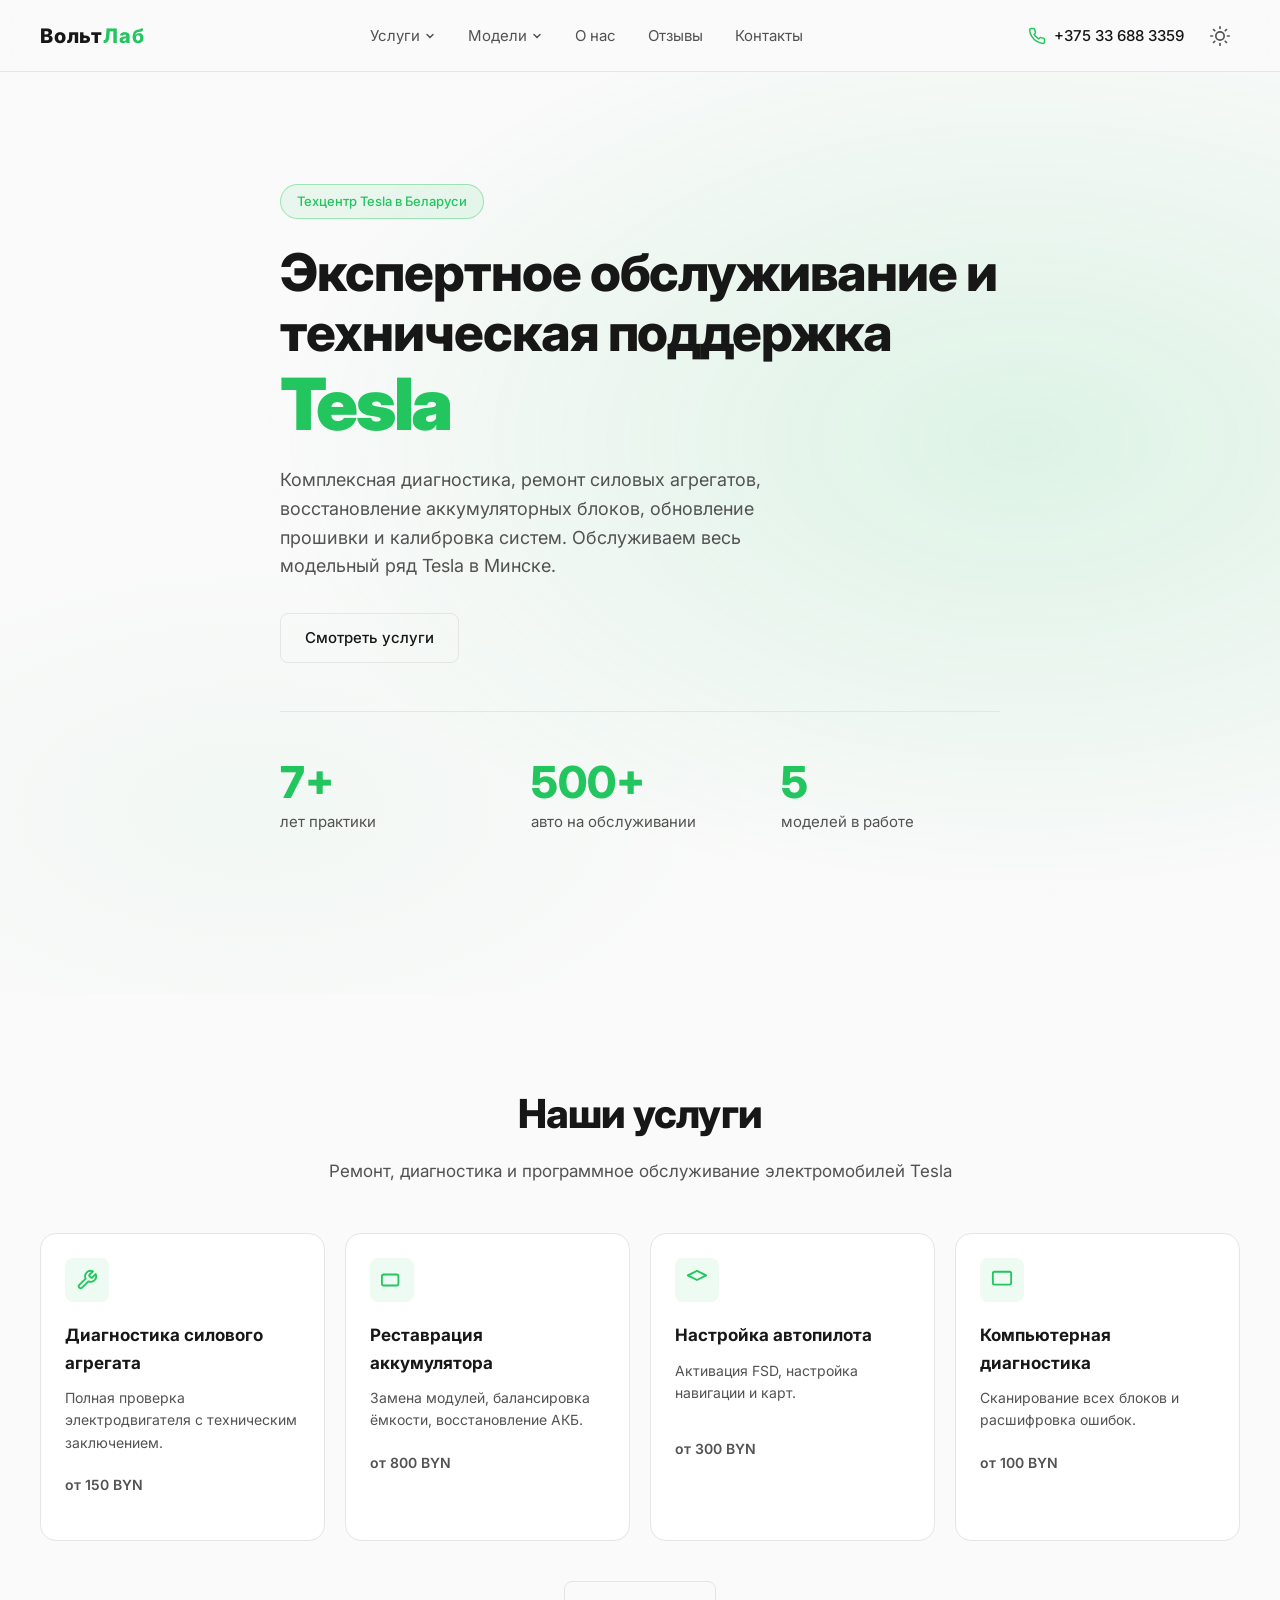
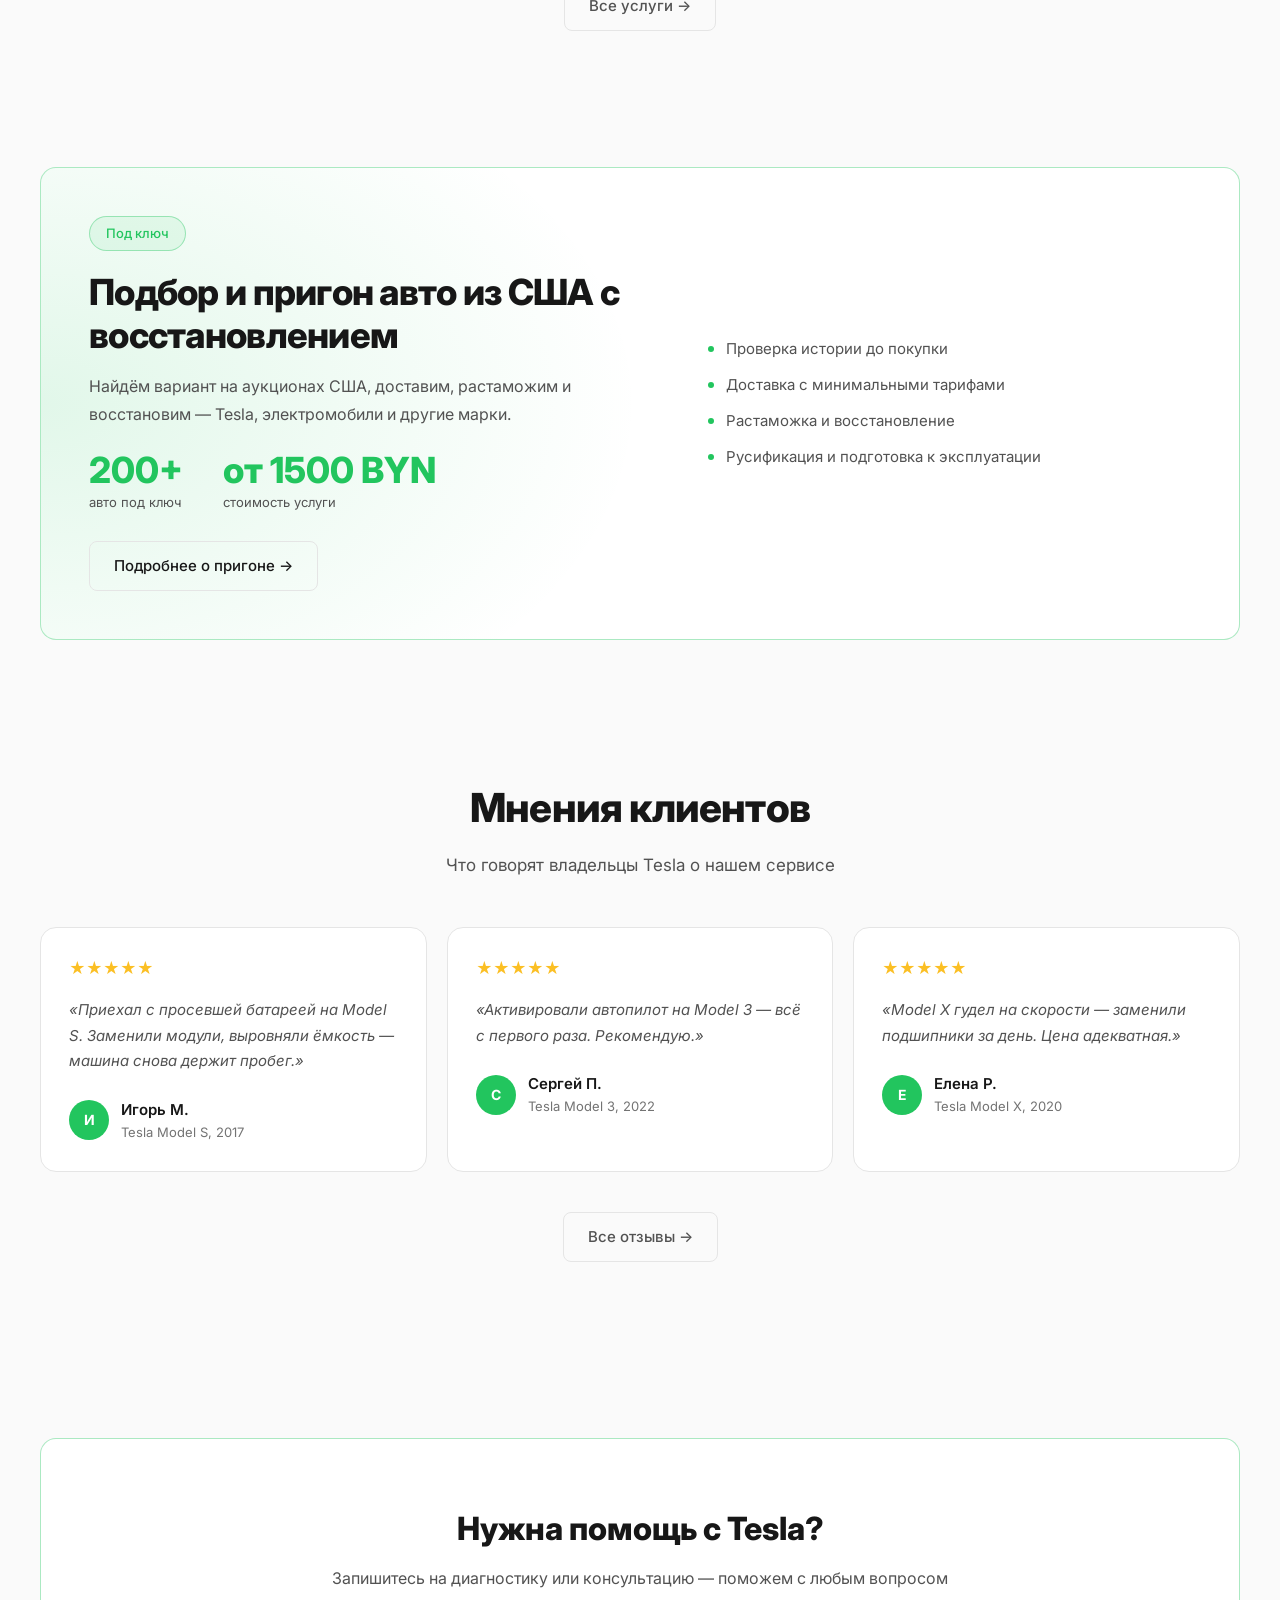
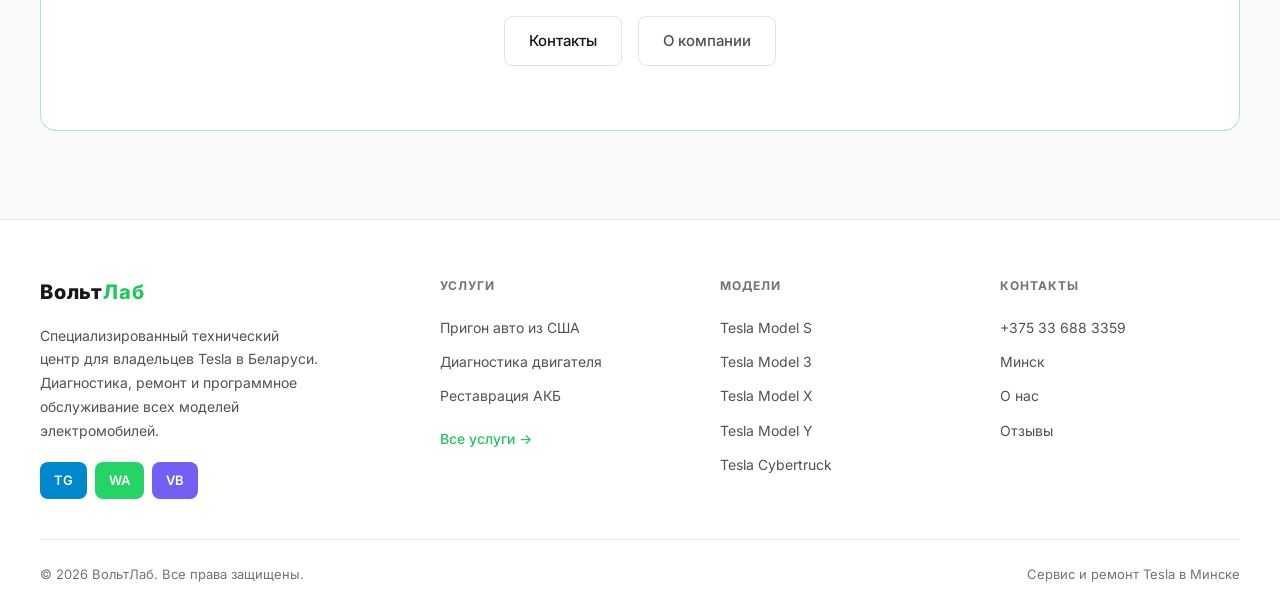
==== index.html @ 89af0615 "feat (app) : split one page to several pages" ====
﻿<!DOCTYPE html>
<html lang="ru">
<head>
  <meta charset="UTF-8">
  <meta name="viewport" content="width=device-width, initial-scale=1.0">
  <title>ВольтЛаб — Сервис и ремонт Tesla в Минске</title>
  <meta name="description" content="ВольтЛаб — специализированный сервис Tesla в Беларуси. Диагностика, ремонт, восстановление батарей, пригон авто из США. Минск.">
  <meta name="keywords" content="ремонт Tesla, сервис Tesla Минск, ВольтЛаб, пригон авто из США, обслуживание Tesla">
  <link rel="canonical" href="https://teslaplanet.by/">
  <link rel="icon" type="image/x-icon" href="favicon.ico">
  <meta property="og:title" content="ВольтЛаб — Сервис и ремонт Tesla в Минске">
  <meta property="og:description" content="Профессиональное обслуживание и ремонт электромобилей Tesla в Минске.">
  <meta property="og:site_name" content="ВольтЛаб">
  <link rel="preconnect" href="https://fonts.googleapis.com">
  <link rel="preconnect" href="https://fonts.gstatic.com" crossorigin>
  <link href="https://fonts.googleapis.com/css2?family=Inter:wght@400;500;600;700;800;900&display=swap" rel="stylesheet">
  <link rel="stylesheet" href="css/styles.css">
  <script type="application/ld+json">
  {"@context":"https://schema.org","@type":"AutoRepair","name":"ВольтЛаб","url":"https://teslaplanet.by","telephone":"+375336883359","address":{"@type":"PostalAddress","addressLocality":"Минск","addressCountry":"BY"}}
  </script>
</head>
<body>

  <header class="site-header">
    <div class="container header-inner">
      <a href="index.html" class="logo" aria-label="ВольтЛаб — на главную">Вольт<span>Лаб</span></a>
      <nav class="nav-desktop" aria-label="Основная навигация">
                        <div class="nav-dropdown">
          <a href="services.html" class="nav-link">Услуги<svg width="12" height="12" viewBox="0 0 12 12" fill="none" aria-hidden="true"><path d="M3 4.5L6 7.5L9 4.5" stroke="currentColor" stroke-width="1.5" stroke-linecap="round"/></svg></a>
        <div class="nav-dropdown-menu" role="menu">
          <a href="index.html" role="menuitem">Главная</a>
          <a href="services.html" role="menuitem">Услуги</a>
          <a href="import.html" role="menuitem">Пригон авто из США</a>
        </div>
        </div>
        <div class="nav-dropdown">
          <a href="models.html" class="nav-link">Модели<svg width="12" height="12" viewBox="0 0 12 12" fill="none" aria-hidden="true"><path d="M3 4.5L6 7.5L9 4.5" stroke="currentColor" stroke-width="1.5" stroke-linecap="round"/></svg></a>
        <div class="nav-dropdown-menu" role="menu">
          <a href="models.html" role="menuitem">Tesla Model S</a>
          <a href="models.html" role="menuitem">Tesla Model 3</a>
          <a href="models.html" role="menuitem">Tesla Model X</a>
          <a href="models.html" role="menuitem">Tesla Model Y</a>
          <a href="models.html" role="menuitem">Tesla Cybertruck</a>
          <a href="models.html" role="menuitem">Все модели →</a>
        </div>
        </div>
        <a href="about.html" class="nav-link">О нас</a>
        <a href="reviews.html" class="nav-link">Отзывы</a>
        <a href="contacts.html" class="nav-link">Контакты</a>
      </nav>
      <div class="header-actions">
        <a href="tel:+375336883359" class="phone-link">
          <svg width="18" height="18" viewBox="0 0 24 24" fill="none" aria-hidden="true"><path d="M22 16.92v3a2 2 0 01-2.18 2 19.79 19.79 0 01-8.63-3.07 19.5 19.5 0 01-6-6 19.79 19.79 0 01-3.07-8.67A2 2 0 014.11 2h3a2 2 0 012 1.72c.127.96.361 1.903.7 2.81a2 2 0 01-.45 2.11L8.09 9.91a16 16 0 006 6l1.27-1.27a2 2 0 012.11-.45c.907.339 1.85.573 2.81.7A2 2 0 0122 16.92z" stroke="currentColor" stroke-width="2" stroke-linecap="round" stroke-linejoin="round"/></svg>
          <span>+375 33 688 3359</span>
        </a>
        <button class="theme-toggle" type="button" aria-label="Переключить тему">
          <svg class="icon-moon" width="20" height="20" viewBox="0 0 24 24" fill="none" aria-hidden="true"><path d="M21 12.79A9 9 0 1111.21 3 7 7 0 0021 12.79z" stroke="currentColor" stroke-width="2" stroke-linecap="round" stroke-linejoin="round"/></svg>
          <svg class="icon-sun" width="20" height="20" viewBox="0 0 24 24" fill="none" aria-hidden="true"><circle cx="12" cy="12" r="5" stroke="currentColor" stroke-width="2"/><path d="M12 1v2M12 21v2M4.22 4.22l1.42 1.42M18.36 18.36l1.42 1.42M1 12h2M21 12h2M4.22 19.78l1.42-1.42M18.36 5.64l1.42-1.42" stroke="currentColor" stroke-width="2" stroke-linecap="round"/></svg>
        </button>
        <button class="burger" type="button" aria-label="Открыть меню" aria-expanded="false" aria-controls="mobile-nav"><span></span><span></span><span></span></button>
      </div>
    </div>
  </header>
  <nav id="mobile-nav" class="mobile-nav" aria-label="Мобильная навигация" hidden>
    <a href="services.html">Услуги</a>
    <a href="models.html">Модели</a>
    <a href="about.html">О нас</a>
    <a href="reviews.html">Отзывы</a>
    <a href="contacts.html">Контакты</a>
    <div class="mobile-nav-group">
      <h4>Популярное</h4>
      <a href="import.html">Пригон авто из США</a>
      <a href="services.html">Услуги</a>
    </div>
    <div class="mobile-nav-group">
      <h4>Связаться</h4>
      <a href="tel:+375336883359">+375 33 688 3359</a>
    </div>
  </nav>

  <main>
    <section class="hero" aria-labelledby="hero-title">
      <div class="container hero-content">
        <span class="badge">Техцентр Tesla в Беларуси</span>
        <h1 id="hero-title">Экспертное обслуживание и техническая поддержка</h1>
        <p class="accent-title" aria-hidden="true">Tesla</p>
        <p class="hero-desc">Комплексная диагностика, ремонт силовых агрегатов, восстановление аккумуляторных блоков, обновление прошивки и калибровка систем. Обслуживаем весь модельный ряд Tesla в Минске.</p>
        <a href="services.html" class="btn btn-outline">Смотреть услуги</a>
        <div class="stats" role="list">
          <div role="listitem"><div class="stat-value">7+</div><div class="stat-label">лет практики</div></div>
          <div role="listitem"><div class="stat-value">500+</div><div class="stat-label">авто на обслуживании</div></div>
          <div role="listitem"><div class="stat-value">5</div><div class="stat-label">моделей в работе</div></div>
        </div>
      </div>
    </section>

    <section class="section" aria-labelledby="services-preview">
      <div class="container">
        <header class="section-header">
          <h2 id="services-preview">Наши услуги</h2>
          <p>Ремонт, диагностика и программное обслуживание электромобилей Tesla</p>
        </header>
        <div class="services-grid">
          <article class="service-card">
            <div class="service-icon" aria-hidden="true"><svg width="22" height="22" viewBox="0 0 24 24" fill="none"><path d="M14.7 6.3a1 1 0 000 1.4l1.6 1.6a1 1 0 001.4 0l3.77-3.77a6 6 0 01-7.94 7.94l-6.91 6.91a2.12 2.12 0 01-3-3l6.91-6.91a6 6 0 017.94-7.94l-3.76 3.76z" stroke="currentColor" stroke-width="2" stroke-linecap="round" stroke-linejoin="round"/></svg></div>
            <h3>Диагностика силового агрегата</h3>
            <p>Полная проверка электродвигателя с техническим заключением.</p>
            <p class="service-price">от 150 BYN</p>
          </article>
          <article class="service-card">
            <div class="service-icon" aria-hidden="true"><svg width="22" height="22" viewBox="0 0 24 24" fill="none"><rect x="1" y="6" width="18" height="12" rx="2" stroke="currentColor" stroke-width="2"/></svg></div>
            <h3>Реставрация аккумулятора</h3>
            <p>Замена модулей, балансировка ёмкости, восстановление АКБ.</p>
            <p class="service-price">от 800 BYN</p>
          </article>
          <article class="service-card">
            <div class="service-icon" aria-hidden="true"><svg width="22" height="22" viewBox="0 0 24 24" fill="none"><path d="M12 2L2 7l10 5 10-5-10-5z" stroke="currentColor" stroke-width="2" stroke-linecap="round" stroke-linejoin="round"/></svg></div>
            <h3>Настройка автопилота</h3>
            <p>Активация FSD, настройка навигации и карт.</p>
            <p class="service-price">от 300 BYN</p>
          </article>
          <article class="service-card">
            <div class="service-icon" aria-hidden="true"><svg width="22" height="22" viewBox="0 0 24 24" fill="none"><rect x="2" y="3" width="20" height="14" rx="2" stroke="currentColor" stroke-width="2"/></svg></div>
            <h3>Компьютерная диагностика</h3>
            <p>Сканирование всех блоков и расшифровка ошибок.</p>
            <p class="service-price">от 100 BYN</p>
          </article>
        </div>
        <div class="section-footer"><a href="services.html" class="btn btn-ghost">Все услуги →</a></div>
      </div>
    </section>

    <section id="import" class="import-teaser" aria-labelledby="import-teaser-title">
      <div class="container">
        <div class="import-teaser-card">
          <div class="import-teaser-content">
            <span class="b2b-badge">Под ключ</span>
            <h2 id="import-teaser-title">Подбор и пригон авто из США с восстановлением</h2>
            <p>Найдём вариант на аукционах США, доставим, растаможим и восстановим — Tesla, электромобили и другие марки.</p>
            <div class="import-teaser-stats">
              <div><div class="import-stat-value">200+</div><div class="import-stat-label">авто под ключ</div></div>
              <div><div class="import-stat-value">от 1500 BYN</div><div class="import-stat-label">стоимость услуги</div></div>
            </div>
            <a href="import.html" class="btn btn-outline">Подробнее о пригоне →</a>
          </div>
          <aside class="import-teaser-aside">
            <ul class="import-teaser-list">
              <li>Проверка истории до покупки</li>
              <li>Доставка с минимальными тарифами</li>
              <li>Растаможка и восстановление</li>
              <li>Русификация и подготовка к эксплуатации</li>
            </ul>
          </aside>
        </div>
      </div>
    </section>

    <section class="section" aria-labelledby="reviews-preview">
      <div class="container">
        <header class="section-header">
          <h2 id="reviews-preview">Мнения клиентов</h2>
          <p>Что говорят владельцы Tesla о нашем сервисе</p>
        </header>
        <div class="reviews-grid">
          <article class="review-card">
            <div class="stars" aria-label="5 из 5">★★★★★</div>
            <blockquote class="review-text">«Приехал с просевшей батареей на Model S. Заменили модули, выровняли ёмкость — машина снова держит пробег.»</blockquote>
            <footer class="review-author"><div class="review-avatar">И</div><div><div class="review-name">Игорь М.</div><div class="review-car">Tesla Model S, 2017</div></div></footer>
          </article>
          <article class="review-card">
            <div class="stars" aria-label="5 из 5">★★★★★</div>
            <blockquote class="review-text">«Активировали автопилот на Model 3 — всё с первого раза. Рекомендую.»</blockquote>
            <footer class="review-author"><div class="review-avatar">С</div><div><div class="review-name">Сергей П.</div><div class="review-car">Tesla Model 3, 2022</div></div></footer>
          </article>
          <article class="review-card">
            <div class="stars" aria-label="5 из 5">★★★★★</div>
            <blockquote class="review-text">«Model X гудел на скорости — заменили подшипники за день. Цена адекватная.»</blockquote>
            <footer class="review-author"><div class="review-avatar">Е</div><div><div class="review-name">Елена Р.</div><div class="review-car">Tesla Model X, 2020</div></div></footer>
          </article>
        </div>
        <div class="section-footer"><a href="reviews.html" class="btn btn-ghost">Все отзывы →</a></div>
      </div>
    </section>

    <section class="section">
      <div class="container">
        <div class="import-cta">
          <h2>Нужна помощь с Tesla?</h2>
          <p>Запишитесь на диагностику или консультацию — поможем с любым вопросом</p>
          <div class="import-cta-actions">
            <a href="contacts.html" class="btn btn-outline">Контакты</a>
            <a href="about.html" class="btn btn-ghost">О компании</a>
          </div>
        </div>
      </div>
    </section>
  </main>

  <footer class="site-footer">
    <div class="container">
      <div class="footer-grid">
        <div class="footer-brand">
          <a href="index.html" class="logo">Вольт<span>Лаб</span></a>
          <p>Специализированный технический центр для владельцев Tesla в Беларуси. Диагностика, ремонт и программное обслуживание всех моделей электромобилей.</p>
          <div class="footer-socials">
            <a href="https://t.me/" class="social-btn social-btn--tg" target="_blank" rel="noopener noreferrer">TG</a>
            <a href="https://wa.me/" class="social-btn social-btn--wa" target="_blank" rel="noopener noreferrer">WA</a>
            <a href="viber://chat" class="social-btn social-btn--vb" target="_blank" rel="noopener noreferrer">VB</a>
          </div>
        </div>
        <div class="footer-col">
          <h4>Услуги</h4>
          <a href="import.html">Пригон авто из США</a>
          <a href="services.html">Диагностика двигателя</a>
          <a href="services.html">Реставрация АКБ</a>
          <a href="services.html" class="all-link">Все услуги →</a>
        </div>
        <div class="footer-col">
          <h4>Модели</h4>
          <a href="models.html">Tesla Model S</a>
          <a href="models.html">Tesla Model 3</a>
          <a href="models.html">Tesla Model X</a>
          <a href="models.html">Tesla Model Y</a>
          <a href="models.html">Tesla Cybertruck</a>
        </div>
        <div class="footer-col">
          <h4>Контакты</h4>
          <a href="tel:+375336883359">+375 33 688 3359</a>
          <a href="contacts.html">Минск</a>
          <a href="about.html">О нас</a>
          <a href="reviews.html">Отзывы</a>
        </div>
      </div>
      <div class="footer-bottom">
        <span>© 2026 ВольтЛаб. Все права защищены.</span>
        <span>Сервис и ремонт Tesla в Минске</span>
      </div>
    </div>
  </footer>
  <script src="js/main.js" defer></script>
</body>
</html>
---- css/styles.css ----
/* ВольтЛаб — modern static CSS */

:root {
  color-scheme: dark;
  --bg: #0a0a0a;
  --bg-elevated: #141414;
  --bg-card: #1a1a1a;
  --bg-card-hover: #1f1f1f;
  --border: #2a2a2a;
  --border-accent: #22c55e40;
  --text: #f5f5f5;
  --text-muted: #a3a3a3;
  --text-dim: #737373;
  --accent: #22c55e;
  --accent-hover: #16a34a;
  --accent-soft: #22c55e1a;
  --accent-glow: #22c55e33;
  --gold: #fbbf24;
  --radius: 12px;
  --radius-sm: 8px;
  --radius-lg: 16px;
  --header-h: 72px;
  --container: min(1200px, 100% - 2rem);
  --transition: 0.2s ease;
  --font: "Inter", system-ui, -apple-system, sans-serif;
}

[data-theme="light"] {
  color-scheme: light;
  --bg: #fafafa;
  --bg-elevated: #ffffff;
  --bg-card: #ffffff;
  --bg-card-hover: #f5f5f5;
  --border: #e5e5e5;
  --border-accent: #22c55e60;
  --text: #171717;
  --text-muted: #525252;
  --text-dim: #737373;
  --accent-soft: #22c55e14;
  --accent-glow: #22c55e22;
}

*, *::before, *::after {
  box-sizing: border-box;
  margin: 0;
  padding: 0;
}

html {
  scroll-behavior: smooth;
  -webkit-text-size-adjust: 100%;
}

body {
  font-family: var(--font);
  background: var(--bg);
  color: var(--text);
  line-height: 1.6;
  min-height: 100dvh;
  overflow-x: clip;
}

img, svg {
  display: block;
  max-width: 100%;
}

a {
  color: inherit;
  text-decoration: none;
}

ul, ol {
  list-style: none;
}

button {
  font: inherit;
  cursor: pointer;
  border: none;
  background: none;
  color: inherit;
}

.container {
  width: var(--container);
  margin-inline: auto;
}

/* ── Inner pages ── */

.breadcrumbs {
  padding-block: 1.25rem 0;
  font-size: 0.875rem;
  color: var(--text-muted);
}

.breadcrumbs a {
  color: var(--accent);
  transition: color var(--transition);
}

.breadcrumbs a:hover {
  color: var(--accent-hover);
}

.breadcrumbs span[aria-hidden="true"] {
  margin-inline: 0.5rem;
  color: var(--text-dim);
}

.page-header {
  text-align: center;
  padding-block: clamp(2rem, 5vw, 3rem) clamp(2rem, 4vw, 2.5rem);
}

.page-header h1 {
  font-size: clamp(1.75rem, 4vw, 2.75rem);
  font-weight: 800;
  letter-spacing: -0.02em;
  margin-bottom: 0.75rem;
}

.page-header .lead {
  font-size: 1.0625rem;
  color: var(--text-muted);
  max-width: 640px;
  margin-inline: auto;
}

.page-content {
  max-width: 760px;
  margin-inline: auto;
  padding-bottom: clamp(3rem, 6vw, 4rem);
}

.page-content p {
  color: var(--text-muted);
  margin-bottom: 1.25rem;
  line-height: 1.75;
}

.page-stats {
  display: grid;
  grid-template-columns: repeat(auto-fill, minmax(140px, 1fr));
  gap: 1.5rem;
  margin-block: 2.5rem;
  padding-block: 2rem;
  border-block: 1px solid var(--border);
}

.contact-list {
  max-width: 560px;
  margin-inline: auto;
  display: flex;
  flex-direction: column;
  gap: 2rem;
}

.contact-row {
  display: flex;
  gap: 1.25rem;
  align-items: flex-start;
}

.contact-row-icon {
  display: grid;
  place-items: center;
  width: 44px;
  height: 44px;
  background: var(--accent);
  border-radius: 50%;
  color: #fff;
  flex-shrink: 0;
}

.contact-row h3 {
  font-size: 0.75rem;
  text-transform: uppercase;
  letter-spacing: 0.08em;
  color: var(--text-dim);
  margin-bottom: 0.5rem;
}

.contact-row p,
.contact-row a {
  font-size: 1rem;
  color: var(--text-muted);
  display: block;
  margin-bottom: 0.25rem;
}

.contact-row a:hover {
  color: var(--accent);
}

.seo-content a {
  color: var(--accent);
  text-decoration: underline;
  text-underline-offset: 3px;
}

.seo-content a:hover {
  color: var(--accent-hover);
}

.nav-link[aria-current="page"] {
  color: var(--text);
  background: var(--accent-soft);
}

/* ── Header ── */

.site-header {
  position: sticky;
  top: 0;
  z-index: 100;
  height: var(--header-h);
  background: color-mix(in srgb, var(--bg) 85%, transparent);
  backdrop-filter: blur(12px);
  border-bottom: 1px solid var(--border);
}

.header-inner {
  display: flex;
  align-items: center;
  justify-content: space-between;
  height: 100%;
  gap: 1.5rem;
}

.logo {
  font-size: 1.25rem;
  font-weight: 800;
  letter-spacing: 0.04em;
  white-space: nowrap;
  flex-shrink: 0;
}

.logo span {
  color: var(--accent);
}

.nav-desktop {
  display: flex;
  align-items: center;
  gap: 0.25rem;
}

.nav-link {
  display: flex;
  align-items: center;
  gap: 0.25rem;
  padding: 0.5rem 0.875rem;
  border-radius: var(--radius-sm);
  font-size: 0.9375rem;
  color: var(--text-muted);
  transition: color var(--transition), background var(--transition);
}

.nav-link:hover,
.nav-link[aria-current="page"] {
  color: var(--text);
  background: var(--accent-soft);
}

.nav-dropdown {
  position: relative;
}

.nav-dropdown-menu {
  position: absolute;
  top: calc(100% + 0.5rem);
  left: 50%;
  translate: -50% 0;
  min-width: 240px;
  padding: 0.5rem;
  background: var(--bg-elevated);
  border: 1px solid var(--border);
  border-radius: var(--radius);
  box-shadow: 0 16px 48px #00000066;
  opacity: 0;
  visibility: hidden;
  translate: -50% -8px;
  transition: opacity var(--transition), visibility var(--transition), translate var(--transition);
}

.nav-dropdown:hover .nav-dropdown-menu,
.nav-dropdown:focus-within .nav-dropdown-menu {
  opacity: 1;
  visibility: visible;
  translate: -50% 0;
}

.nav-dropdown-menu a {
  display: block;
  padding: 0.625rem 0.875rem;
  border-radius: var(--radius-sm);
  font-size: 0.875rem;
  color: var(--text-muted);
  transition: color var(--transition), background var(--transition);
}

.nav-dropdown-menu a:hover {
  color: var(--text);
  background: var(--accent-soft);
}

.header-actions {
  display: flex;
  align-items: center;
  gap: 1rem;
  flex-shrink: 0;
}

.phone-link {
  display: flex;
  align-items: center;
  gap: 0.5rem;
  font-size: 0.9375rem;
  font-weight: 500;
  white-space: nowrap;
  transition: color var(--transition);
}

.phone-link:hover {
  color: var(--accent);
}

.phone-link svg {
  color: var(--accent);
  flex-shrink: 0;
}

.theme-toggle {
  display: grid;
  place-items: center;
  width: 40px;
  height: 40px;
  border-radius: var(--radius-sm);
  color: var(--text-muted);
  transition: color var(--transition), background var(--transition);
}

.theme-toggle:hover {
  color: var(--text);
  background: var(--accent-soft);
}

.theme-toggle .icon-sun { display: none; }
[data-theme="light"] .theme-toggle .icon-moon { display: none; }
[data-theme="light"] .theme-toggle .icon-sun { display: block; }

.burger {
  display: none;
  flex-direction: column;
  gap: 5px;
  width: 40px;
  height: 40px;
  align-items: center;
  justify-content: center;
  border-radius: var(--radius-sm);
}

.burger span {
  display: block;
  width: 20px;
  height: 2px;
  background: var(--text);
  border-radius: 1px;
  transition: transform var(--transition), opacity var(--transition);
}

.burger[aria-expanded="true"] span:nth-child(1) { transform: translateY(7px) rotate(45deg); }
.burger[aria-expanded="true"] span:nth-child(2) { opacity: 0; }
.burger[aria-expanded="true"] span:nth-child(3) { transform: translateY(-7px) rotate(-45deg); }

.mobile-nav {
  display: none;
  position: fixed;
  inset: var(--header-h) 0 0 0;
  background: var(--bg);
  border-top: 1px solid var(--border);
  padding: 1.5rem;
  overflow-y: auto;
  z-index: 99;
}

.mobile-nav.is-open {
  display: block;
}

.mobile-nav a {
  display: block;
  padding: 0.875rem 0;
  font-size: 1.0625rem;
  color: var(--text-muted);
  border-bottom: 1px solid var(--border);
}

.mobile-nav a:hover {
  color: var(--accent);
}

.mobile-nav-group {
  margin-block: 1rem;
}

.mobile-nav-group h4 {
  font-size: 0.75rem;
  text-transform: uppercase;
  letter-spacing: 0.08em;
  color: var(--text-dim);
  margin-bottom: 0.5rem;
}

.mobile-nav-group a {
  font-size: 0.9375rem;
  padding: 0.5rem 0;
  border: none;
}

/* ── Hero ── */

.hero {
  position: relative;
  padding-block: clamp(4rem, 10vw, 7rem);
  overflow: hidden;
}

.hero::before {
  content: "";
  position: absolute;
  inset: 0;
  background:
    radial-gradient(ellipse 60% 50% at 80% 40%, var(--accent-glow), transparent),
    radial-gradient(ellipse 40% 30% at 20% 80%, #22c55e0a, transparent);
  pointer-events: none;
}

.hero-content {
  position: relative;
  max-width: 720px;
}

.badge {
  display: inline-flex;
  align-items: center;
  gap: 0.5rem;
  padding: 0.375rem 1rem;
  background: var(--accent-soft);
  border: 1px solid var(--border-accent);
  border-radius: 999px;
  font-size: 0.8125rem;
  font-weight: 500;
  color: var(--accent);
  margin-bottom: 1.5rem;
}

.hero h1 {
  font-size: clamp(2rem, 5vw, 3.25rem);
  font-weight: 800;
  line-height: 1.15;
  letter-spacing: -0.02em;
  margin-bottom: 0.25rem;
}

.hero .accent-title {
  font-size: clamp(2.5rem, 7vw, 4.5rem);
  font-weight: 900;
  color: var(--accent);
  line-height: 1.05;
  letter-spacing: -0.03em;
  margin-bottom: 1.5rem;
}

.hero-desc {
  font-size: clamp(1rem, 2vw, 1.125rem);
  color: var(--text-muted);
  max-width: 560px;
  margin-bottom: 2rem;
}

/* ── Buttons ── */

.btn {
  display: inline-flex;
  align-items: center;
  gap: 0.5rem;
  padding: 0.75rem 1.5rem;
  border-radius: var(--radius-sm);
  font-size: 0.9375rem;
  font-weight: 500;
  transition: background var(--transition), border-color var(--transition), color var(--transition), transform var(--transition);
}

.btn:active {
  transform: scale(0.98);
}

.btn-outline {
  border: 1px solid var(--border);
  color: var(--text);
}

.btn-outline:hover {
  border-color: var(--accent);
  color: var(--accent);
}

.btn-ghost {
  border: 1px solid var(--border);
  color: var(--text-muted);
}

.btn-ghost:hover {
  border-color: var(--text-muted);
  color: var(--text);
}

.btn-link {
  padding: 0;
  color: var(--accent);
  font-weight: 500;
}

.btn-link:hover {
  color: var(--accent-hover);
}

/* ── Stats ── */

.stats {
  display: grid;
  grid-template-columns: repeat(3, 1fr);
  gap: 2rem;
  padding-block: 3rem;
  border-top: 1px solid var(--border);
  margin-top: 3rem;
}

.stat-value {
  font-size: clamp(2rem, 4vw, 2.75rem);
  font-weight: 800;
  color: var(--accent);
  line-height: 1;
  margin-bottom: 0.375rem;
}

.stat-label {
  font-size: 0.9375rem;
  color: var(--text-muted);
}

/* ── Sections ── */

.section {
  padding-block: clamp(3.5rem, 8vw, 5.5rem);
}

.section-header {
  text-align: center;
  max-width: 640px;
  margin-inline: auto;
  margin-bottom: 3rem;
}

.section-header h2 {
  font-size: clamp(1.75rem, 4vw, 2.5rem);
  font-weight: 800;
  letter-spacing: -0.02em;
  margin-bottom: 0.75rem;
}

.section-header p {
  color: var(--text-muted);
  font-size: 1.0625rem;
}

.section-footer {
  text-align: center;
  margin-top: 2.5rem;
}

/* ── Service cards ── */

.services-grid {
  display: grid;
  grid-template-columns: repeat(auto-fill, minmax(260px, 1fr));
  gap: 1.25rem;
}

.service-card {
  display: flex;
  flex-direction: column;
  padding: 1.5rem;
  background: var(--bg-card);
  border: 1px solid var(--border);
  border-radius: var(--radius-lg);
  transition: border-color var(--transition), background var(--transition), transform var(--transition);
}

.service-card:hover {
  border-color: var(--accent);
  background: var(--bg-card-hover);
  transform: translateY(-2px);
}

.service-icon {
  display: grid;
  place-items: center;
  width: 44px;
  height: 44px;
  background: var(--accent-soft);
  border-radius: var(--radius-sm);
  color: var(--accent);
  margin-bottom: 1.25rem;
}

.service-card h3 {
  font-size: 1.0625rem;
  font-weight: 700;
  margin-bottom: 0.625rem;
}

.service-card p {
  font-size: 0.875rem;
  color: var(--text-muted);
  flex: 1;
  margin-bottom: 1.25rem;
}

.service-price {
  font-size: 0.9375rem;
  font-weight: 600;
  color: var(--accent);
  margin-bottom: 0.75rem;
}

.service-card .btn-link {
  font-size: 0.875rem;
}

/* ── Model cards ── */

.models-grid {
  display: grid;
  grid-template-columns: repeat(auto-fill, minmax(200px, 1fr));
  gap: 1.25rem;
}

.model-card {
  position: relative;
  padding: 1.5rem;
  background: var(--bg-card);
  border: 1px solid var(--border);
  border-radius: var(--radius-lg);
  overflow: hidden;
  transition: border-color var(--transition);
}

.model-card:hover,
.model-card:first-child {
  border-color: var(--accent);
}

.model-card::before {
  content: attr(data-letter);
  position: absolute;
  top: 0.5rem;
  right: 0.75rem;
  font-size: 5rem;
  font-weight: 900;
  color: var(--text);
  opacity: 0.04;
  line-height: 1;
  pointer-events: none;
}

.model-card h3 {
  font-size: 1rem;
  font-weight: 700;
  margin-bottom: 0.375rem;
}

.model-card .model-desc {
  font-size: 0.8125rem;
  color: var(--text-muted);
  margin-bottom: 1.25rem;
}

.model-specs {
  display: grid;
  grid-template-columns: 1fr 1fr;
  gap: 0.75rem;
}

.model-specs span {
  font-size: 0.75rem;
  color: var(--text-dim);
  display: block;
}

.model-specs strong {
  font-size: 0.8125rem;
  color: var(--text);
  font-weight: 600;
}

/* ── Features ── */

.features-grid {
  display: grid;
  grid-template-columns: repeat(auto-fill, minmax(240px, 1fr));
  gap: 1.25rem;
}

.feature-card {
  padding: 1.75rem;
  background: var(--bg-card);
  border: 1px solid var(--border);
  border-radius: var(--radius-lg);
  transition: border-color var(--transition);
}

.feature-card:hover {
  border-color: var(--accent);
}

.feature-icon {
  display: grid;
  place-items: center;
  width: 44px;
  height: 44px;
  background: var(--accent);
  border-radius: var(--radius-sm);
  color: #fff;
  margin-bottom: 1.25rem;
}

.feature-card h3 {
  font-size: 1.0625rem;
  font-weight: 700;
  margin-bottom: 0.625rem;
}

.feature-card p {
  font-size: 0.875rem;
  color: var(--text-muted);
}

/* ── B2B / Юр. лица ── */

.b2b-section {
  padding-block: clamp(3.5rem, 8vw, 5.5rem);
}

.b2b-card {
  display: grid;
  grid-template-columns: 1fr 1fr;
  gap: 2.5rem;
  align-items: center;
  padding: clamp(2rem, 4vw, 3rem);
  background: var(--bg-card);
  border: 1px solid var(--border-accent);
  border-radius: var(--radius-lg);
  position: relative;
  overflow: hidden;
}

.b2b-card::before {
  content: "";
  position: absolute;
  inset: 0;
  background: radial-gradient(ellipse 70% 80% at 100% 50%, var(--accent-glow), transparent);
  pointer-events: none;
}

.b2b-content,
.b2b-benefits {
  position: relative;
}

.b2b-badge {
  display: inline-flex;
  align-items: center;
  gap: 0.5rem;
  padding: 0.375rem 1rem;
  background: var(--accent-soft);
  border: 1px solid var(--border-accent);
  border-radius: 999px;
  font-size: 0.8125rem;
  font-weight: 500;
  color: var(--accent);
  margin-bottom: 1.25rem;
}

.b2b-content h2 {
  font-size: clamp(1.5rem, 3vw, 2rem);
  font-weight: 800;
  letter-spacing: -0.02em;
  margin-bottom: 1rem;
}

.b2b-content p {
  color: var(--text-muted);
  font-size: 1rem;
  line-height: 1.7;
  margin-bottom: 1.5rem;
}

.b2b-benefits {
  display: flex;
  flex-direction: column;
  gap: 1rem;
}

.b2b-benefit {
  display: flex;
  align-items: flex-start;
  gap: 0.875rem;
  padding: 1rem 1.25rem;
  background: var(--bg-elevated);
  border: 1px solid var(--border);
  border-radius: var(--radius);
}

.b2b-benefit-icon {
  display: grid;
  place-items: center;
  width: 36px;
  height: 36px;
  background: var(--accent);
  border-radius: var(--radius-sm);
  color: #fff;
  flex-shrink: 0;
}

.b2b-benefit h3 {
  font-size: 0.9375rem;
  font-weight: 700;
  margin-bottom: 0.25rem;
}

.b2b-benefit p {
  font-size: 0.8125rem;
  color: var(--text-muted);
  line-height: 1.5;
}

@media (max-width: 768px) {
  .b2b-card {
    grid-template-columns: 1fr;
    gap: 2rem;
  }
}

/* ── Chinese EV ── */

.brands-grid {
  display: grid;
  grid-template-columns: repeat(auto-fill, minmax(160px, 1fr));
  gap: 1rem;
  margin-bottom: 2rem;
}

.brand-card {
  display: flex;
  flex-direction: column;
  align-items: center;
  justify-content: center;
  gap: 0.375rem;
  padding: 1.25rem 1rem;
  background: var(--bg-card);
  border: 1px solid var(--border);
  border-radius: var(--radius);
  text-align: center;
  transition: border-color var(--transition), background var(--transition);
}

.brand-card:hover {
  border-color: var(--accent);
  background: var(--bg-card-hover);
}

.brand-card strong {
  font-size: 1.0625rem;
  font-weight: 700;
}

.brand-card span {
  font-size: 0.75rem;
  color: var(--text-dim);
}

.chinese-ev-services {
  display: grid;
  grid-template-columns: repeat(auto-fill, minmax(220px, 1fr));
  gap: 1rem;
  margin-bottom: 2rem;
}

.chinese-ev-service {
  display: flex;
  align-items: center;
  gap: 0.75rem;
  font-size: 0.9375rem;
  color: var(--text-muted);
}

.chinese-ev-service::before {
  content: "";
  width: 6px;
  height: 6px;
  background: var(--accent);
  border-radius: 50%;
  flex-shrink: 0;
}

/* ── Import teaser / page ── */

.import-teaser {
  padding-block: clamp(2rem, 5vw, 3rem);
}

.import-teaser-card {
  display: grid;
  grid-template-columns: 1.2fr 1fr;
  gap: 2.5rem;
  align-items: center;
  padding: clamp(2rem, 4vw, 3rem);
  background: linear-gradient(135deg, var(--bg-card) 0%, var(--bg-elevated) 100%);
  border: 1px solid var(--border-accent);
  border-radius: var(--radius-lg);
  position: relative;
  overflow: hidden;
}

.import-teaser-card::before {
  content: "";
  position: absolute;
  inset: 0;
  background: radial-gradient(ellipse 50% 80% at 0% 50%, var(--accent-glow), transparent);
  pointer-events: none;
}

.import-teaser-content,
.import-teaser-aside {
  position: relative;
}

.import-teaser-content h2 {
  font-size: clamp(1.5rem, 3.5vw, 2.25rem);
  font-weight: 800;
  letter-spacing: -0.02em;
  margin-bottom: 1rem;
  line-height: 1.2;
}

.import-teaser-content p {
  color: var(--text-muted);
  font-size: 1rem;
  line-height: 1.7;
  margin-bottom: 1.5rem;
}

.import-teaser-stats {
  display: flex;
  flex-wrap: wrap;
  gap: 1.5rem 2.5rem;
  margin-bottom: 1.75rem;
}

.import-stat-value {
  font-size: clamp(1.75rem, 3vw, 2.25rem);
  font-weight: 800;
  color: var(--accent);
  line-height: 1;
  margin-bottom: 0.25rem;
}

.import-stat-label {
  font-size: 0.8125rem;
  color: var(--text-muted);
}

.import-teaser-list {
  display: flex;
  flex-direction: column;
  gap: 0.75rem;
}

.import-teaser-list li {
  display: flex;
  align-items: center;
  gap: 0.75rem;
  font-size: 0.9375rem;
  color: var(--text-muted);
}

.import-teaser-list li::before {
  content: "";
  width: 6px;
  height: 6px;
  background: var(--accent);
  border-radius: 50%;
  flex-shrink: 0;
}

.import-page-hero {
  padding-block: clamp(3rem, 8vw, 5rem);
}

.import-page-hero .hero-content {
  max-width: 800px;
}

.import-steps {
  display: grid;
  grid-template-columns: repeat(auto-fill, minmax(260px, 1fr));
  gap: 1.25rem;
}

.import-step {
  padding: 1.5rem;
  background: var(--bg-card);
  border: 1px solid var(--border);
  border-radius: var(--radius-lg);
}

.import-step-num {
  display: inline-grid;
  place-items: center;
  width: 32px;
  height: 32px;
  background: var(--accent);
  color: #fff;
  font-weight: 800;
  font-size: 0.875rem;
  border-radius: var(--radius-sm);
  margin-bottom: 1rem;
}

.import-step h3 {
  font-size: 1rem;
  font-weight: 700;
  margin-bottom: 0.5rem;
}

.import-step p {
  font-size: 0.875rem;
  color: var(--text-muted);
  line-height: 1.6;
}

.import-includes {
  display: grid;
  grid-template-columns: repeat(auto-fill, minmax(220px, 1fr));
  gap: 1rem;
}

.import-include {
  padding: 1.25rem;
  background: var(--bg-card);
  border: 1px solid var(--border);
  border-radius: var(--radius);
  font-size: 0.9375rem;
  color: var(--text-muted);
}

.import-include strong {
  display: block;
  color: var(--text);
  font-weight: 600;
  margin-bottom: 0.375rem;
}

.import-cta {
  text-align: center;
  padding: clamp(2.5rem, 5vw, 4rem);
  background: var(--bg-card);
  border: 1px solid var(--border-accent);
  border-radius: var(--radius-lg);
}

.import-cta h2 {
  font-size: clamp(1.5rem, 3vw, 2rem);
  font-weight: 800;
  margin-bottom: 0.75rem;
}

.import-cta p {
  color: var(--text-muted);
  margin-bottom: 1.5rem;
}

.import-cta-actions {
  display: flex;
  flex-wrap: wrap;
  gap: 1rem;
  justify-content: center;
}

@media (max-width: 768px) {
  .import-teaser-card {
    grid-template-columns: 1fr;
    gap: 2rem;
  }
}

/* ── Reviews ── */

.reviews-grid {
  display: grid;
  grid-template-columns: repeat(auto-fill, minmax(300px, 1fr));
  gap: 1.25rem;
}

.review-card {
  padding: 1.75rem;
  background: var(--bg-card);
  border: 1px solid var(--border);
  border-radius: var(--radius-lg);
}

.stars {
  display: flex;
  gap: 0.125rem;
  color: var(--gold);
  margin-bottom: 1rem;
}

.review-text {
  font-size: 0.9375rem;
  font-style: italic;
  color: var(--text-muted);
  margin-bottom: 1.5rem;
  line-height: 1.7;
}

.review-author {
  display: flex;
  align-items: center;
  gap: 0.75rem;
}

.review-avatar {
  display: grid;
  place-items: center;
  width: 40px;
  height: 40px;
  background: var(--accent);
  border-radius: 50%;
  font-weight: 700;
  font-size: 0.875rem;
  color: #fff;
  flex-shrink: 0;
}

.review-name {
  font-weight: 600;
  font-size: 0.9375rem;
}

.review-car {
  font-size: 0.8125rem;
  color: var(--text-dim);
}

/* ── SEO content ── */

.seo-content {
  max-width: 760px;
  margin-inline: auto;
}

.seo-content h2 {
  font-size: clamp(1.5rem, 3vw, 2rem);
  font-weight: 800;
  letter-spacing: -0.02em;
  margin-bottom: 1.25rem;
}

.seo-content h3 {
  font-size: 1.25rem;
  font-weight: 700;
  margin-block: 2rem 1rem;
}

.seo-content p {
  color: var(--text-muted);
  margin-bottom: 1rem;
  font-size: 1rem;
  line-height: 1.75;
}

.seo-content ul {
  margin-block: 1rem 1.5rem;
  padding-left: 0;
}

.seo-content li {
  position: relative;
  padding-left: 1.5rem;
  color: var(--text-muted);
  margin-bottom: 0.5rem;
  font-size: 1rem;
}

.seo-content li::before {
  content: "";
  position: absolute;
  left: 0;
  top: 0.65em;
  width: 6px;
  height: 6px;
  background: var(--accent);
  border-radius: 50%;
}

/* ── Contacts ── */

.contacts-grid {
  display: grid;
  grid-template-columns: repeat(auto-fill, minmax(220px, 1fr));
  gap: 2rem;
  margin-bottom: 2.5rem;
}

.contact-item h3 {
  font-size: 0.75rem;
  text-transform: uppercase;
  letter-spacing: 0.08em;
  color: var(--text-dim);
  margin-bottom: 0.75rem;
}

.contact-item p,
.contact-item a {
  font-size: 1rem;
  color: var(--text-muted);
  display: block;
  margin-bottom: 0.25rem;
  transition: color var(--transition);
}

.contact-item a:hover {
  color: var(--accent);
}

.social-buttons {
  display: flex;
  flex-wrap: wrap;
  gap: 0.75rem;
  justify-content: center;
}

.social-btn {
  display: inline-flex;
  align-items: center;
  gap: 0.5rem;
  padding: 0.625rem 1.25rem;
  border-radius: var(--radius-sm);
  font-size: 0.875rem;
  font-weight: 600;
  color: #fff;
  transition: opacity var(--transition), transform var(--transition);
}

.social-btn:hover {
  opacity: 0.9;
  transform: translateY(-1px);
}

.social-btn--tg { background: #0088cc; }
.social-btn--wa { background: #25d366; }
.social-btn--vb { background: #7360f2; }

/* ── Footer ── */

.site-footer {
  background: var(--bg-elevated);
  border-top: 1px solid var(--border);
  padding-block: 3.5rem 0;
}

.footer-grid {
  display: grid;
  grid-template-columns: 1.5fr repeat(3, 1fr);
  gap: 2.5rem;
  margin-bottom: 2.5rem;
}

.footer-brand p {
  font-size: 0.875rem;
  color: var(--text-muted);
  margin-block: 1rem 1.25rem;
  max-width: 280px;
  line-height: 1.7;
}

.footer-socials {
  display: flex;
  gap: 0.5rem;
}

.footer-socials .social-btn {
  padding: 0.5rem 0.875rem;
  font-size: 0.8125rem;
}

.footer-col h4 {
  font-size: 0.75rem;
  text-transform: uppercase;
  letter-spacing: 0.08em;
  color: var(--text-dim);
  margin-bottom: 1rem;
}

.footer-col a {
  display: block;
  font-size: 0.875rem;
  color: var(--text-muted);
  padding-block: 0.375rem;
  transition: color var(--transition);
}

.footer-col a:hover {
  color: var(--accent);
}

.footer-col .all-link {
  color: var(--accent);
  font-weight: 500;
  margin-top: 0.5rem;
}

.footer-bottom {
  display: flex;
  flex-wrap: wrap;
  justify-content: space-between;
  gap: 1rem;
  padding-block: 1.5rem;
  border-top: 1px solid var(--border);
  font-size: 0.8125rem;
  color: var(--text-dim);
}

/* ── Responsive ── */

@media (max-width: 960px) {
  .nav-desktop,
  .phone-link span {
    display: none;
  }

  .burger {
    display: flex;
  }

  .footer-grid {
    grid-template-columns: 1fr 1fr;
  }
}

@media (max-width: 640px) {
  .stats {
    grid-template-columns: 1fr;
    gap: 1.5rem;
    text-align: center;
  }

  .footer-grid {
    grid-template-columns: 1fr;
  }

  .footer-bottom {
    flex-direction: column;
    text-align: center;
  }
}

@media (prefers-reduced-motion: reduce) {
  html {
    scroll-behavior: auto;
  }

  *, *::before, *::after {
    transition-duration: 0.01ms !important;
  }
}
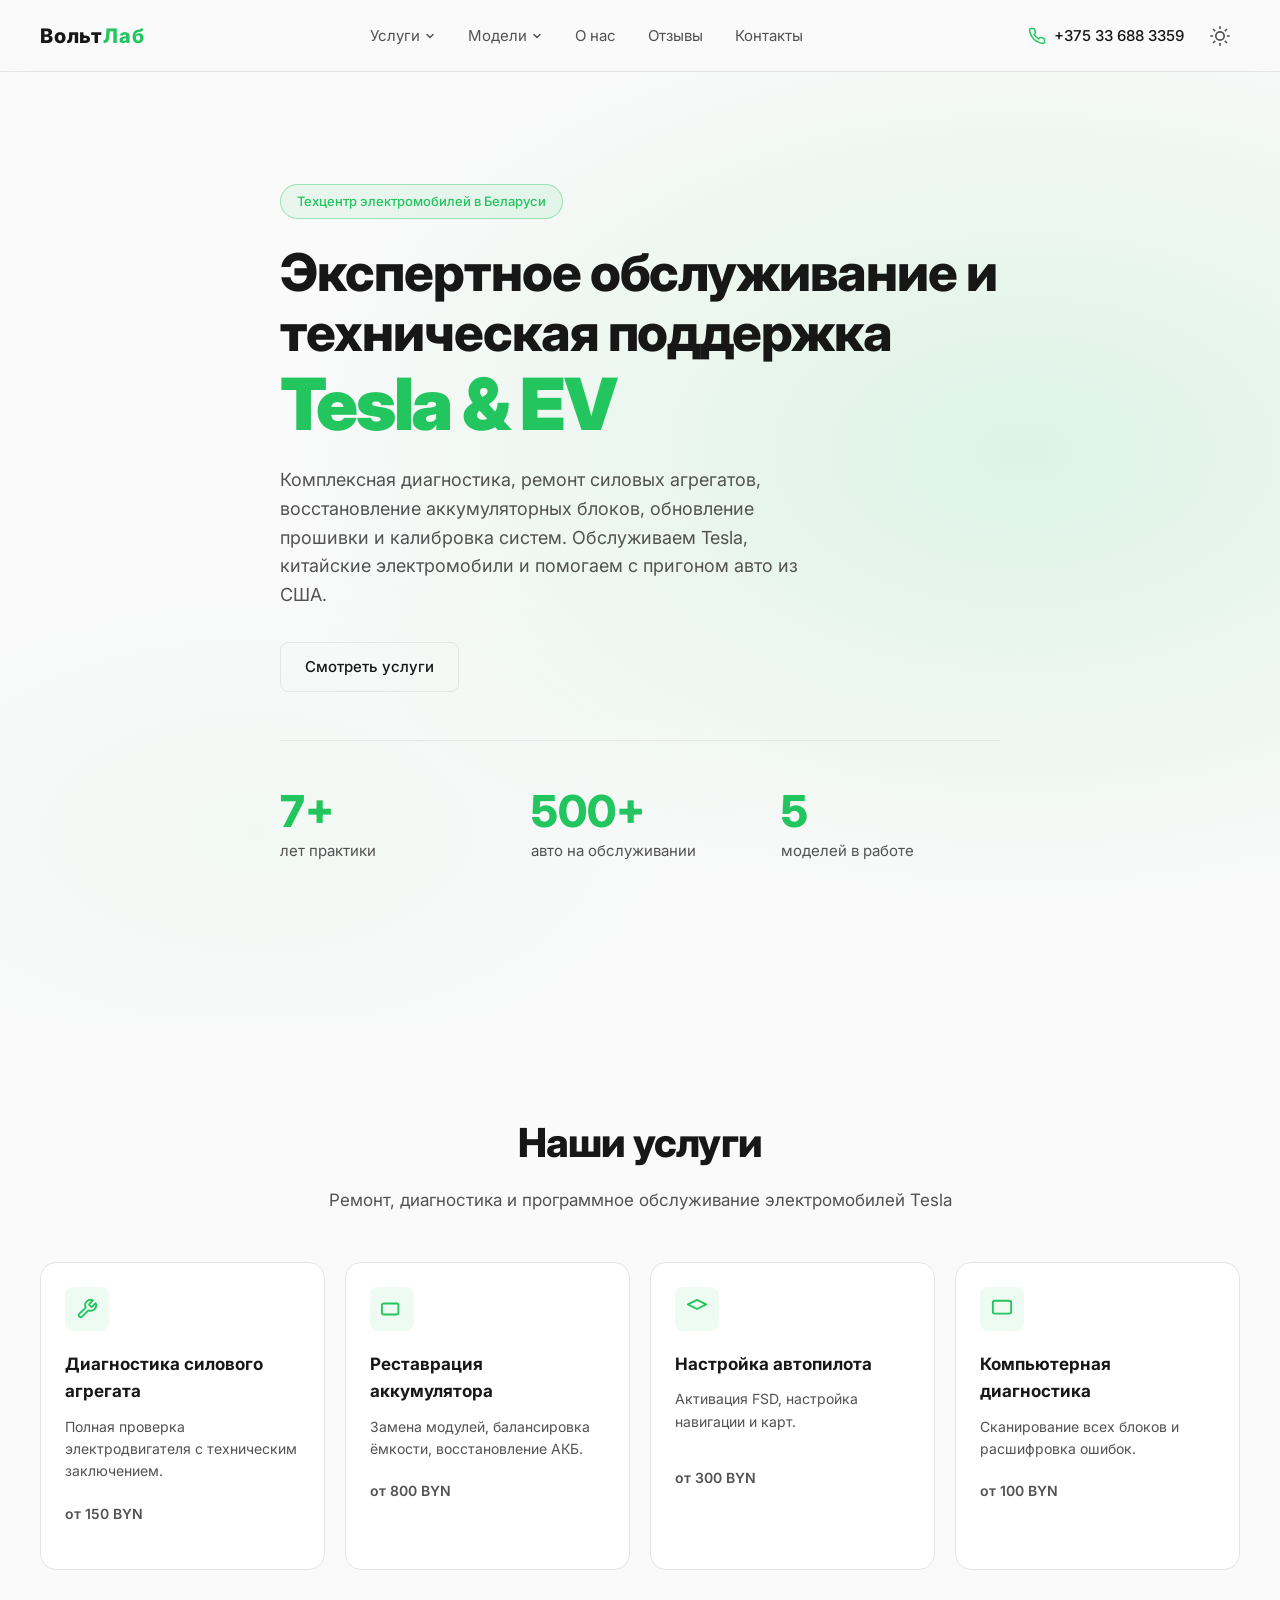
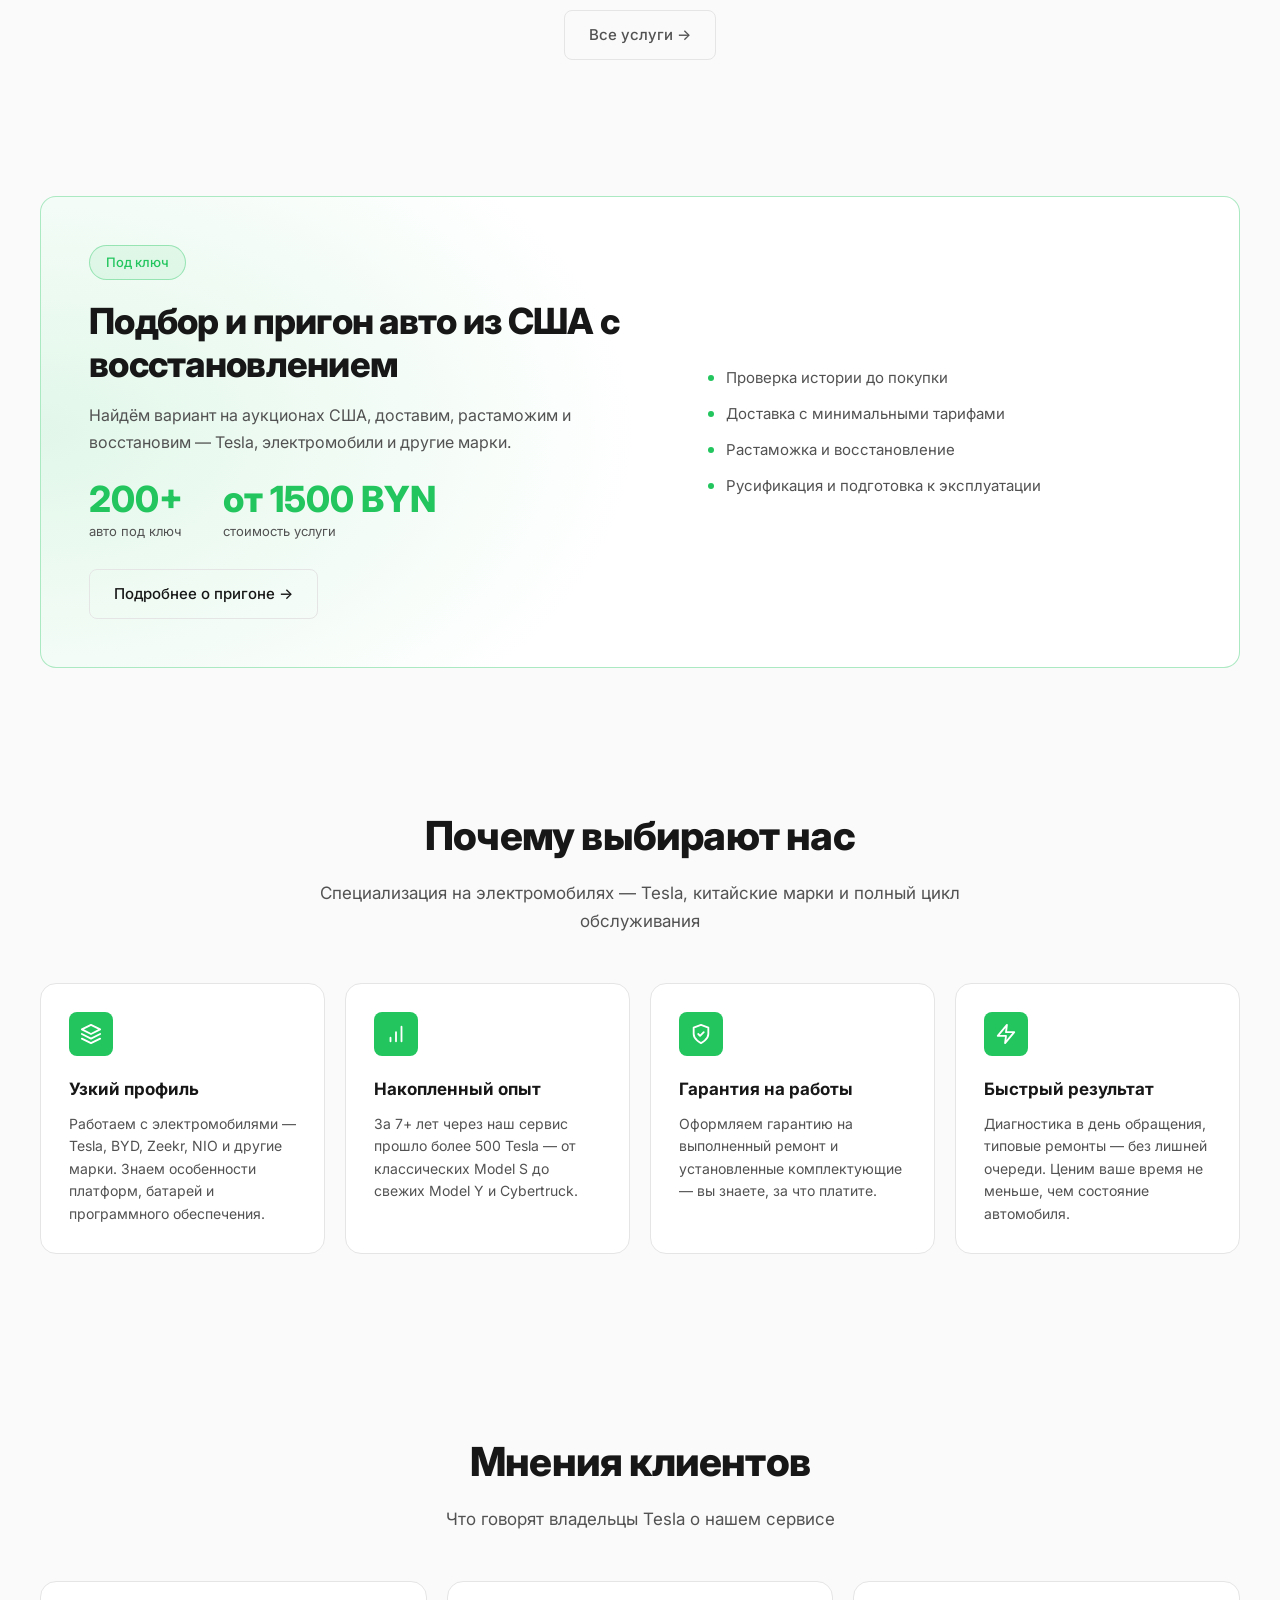
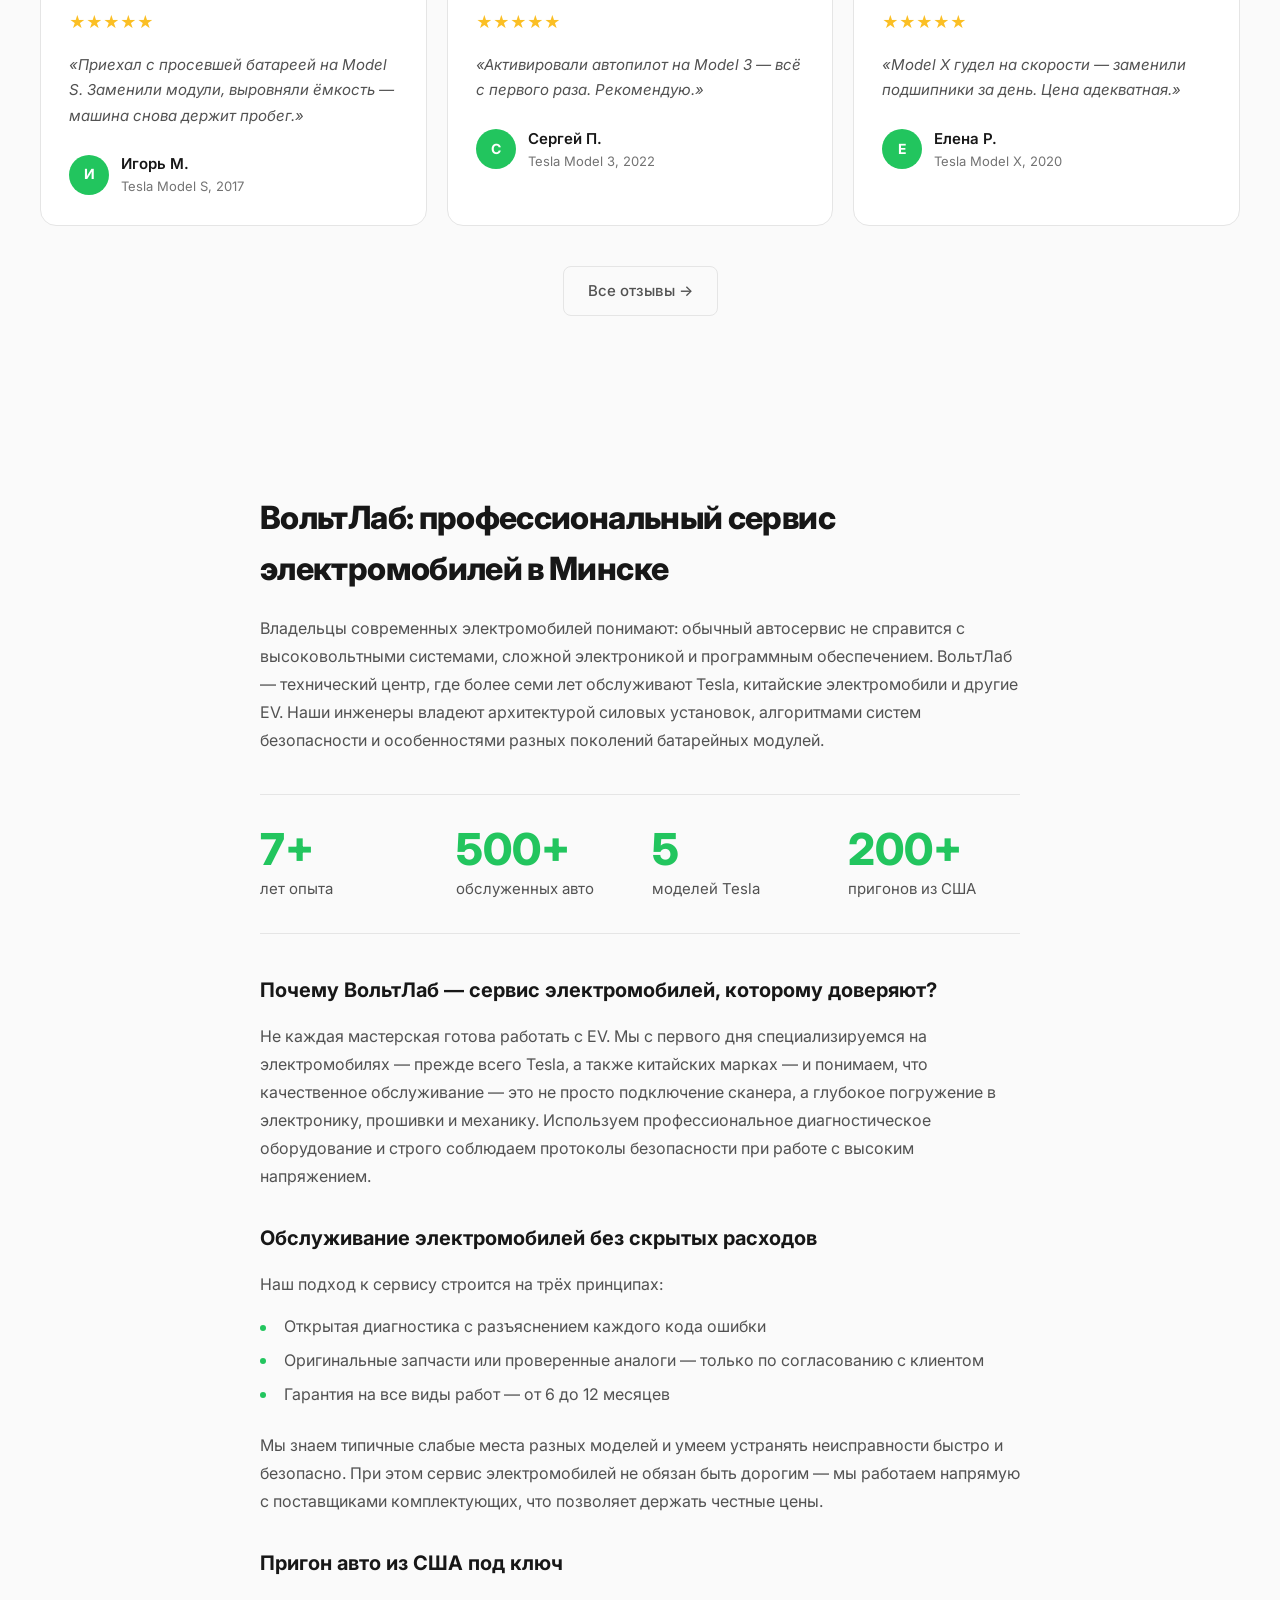
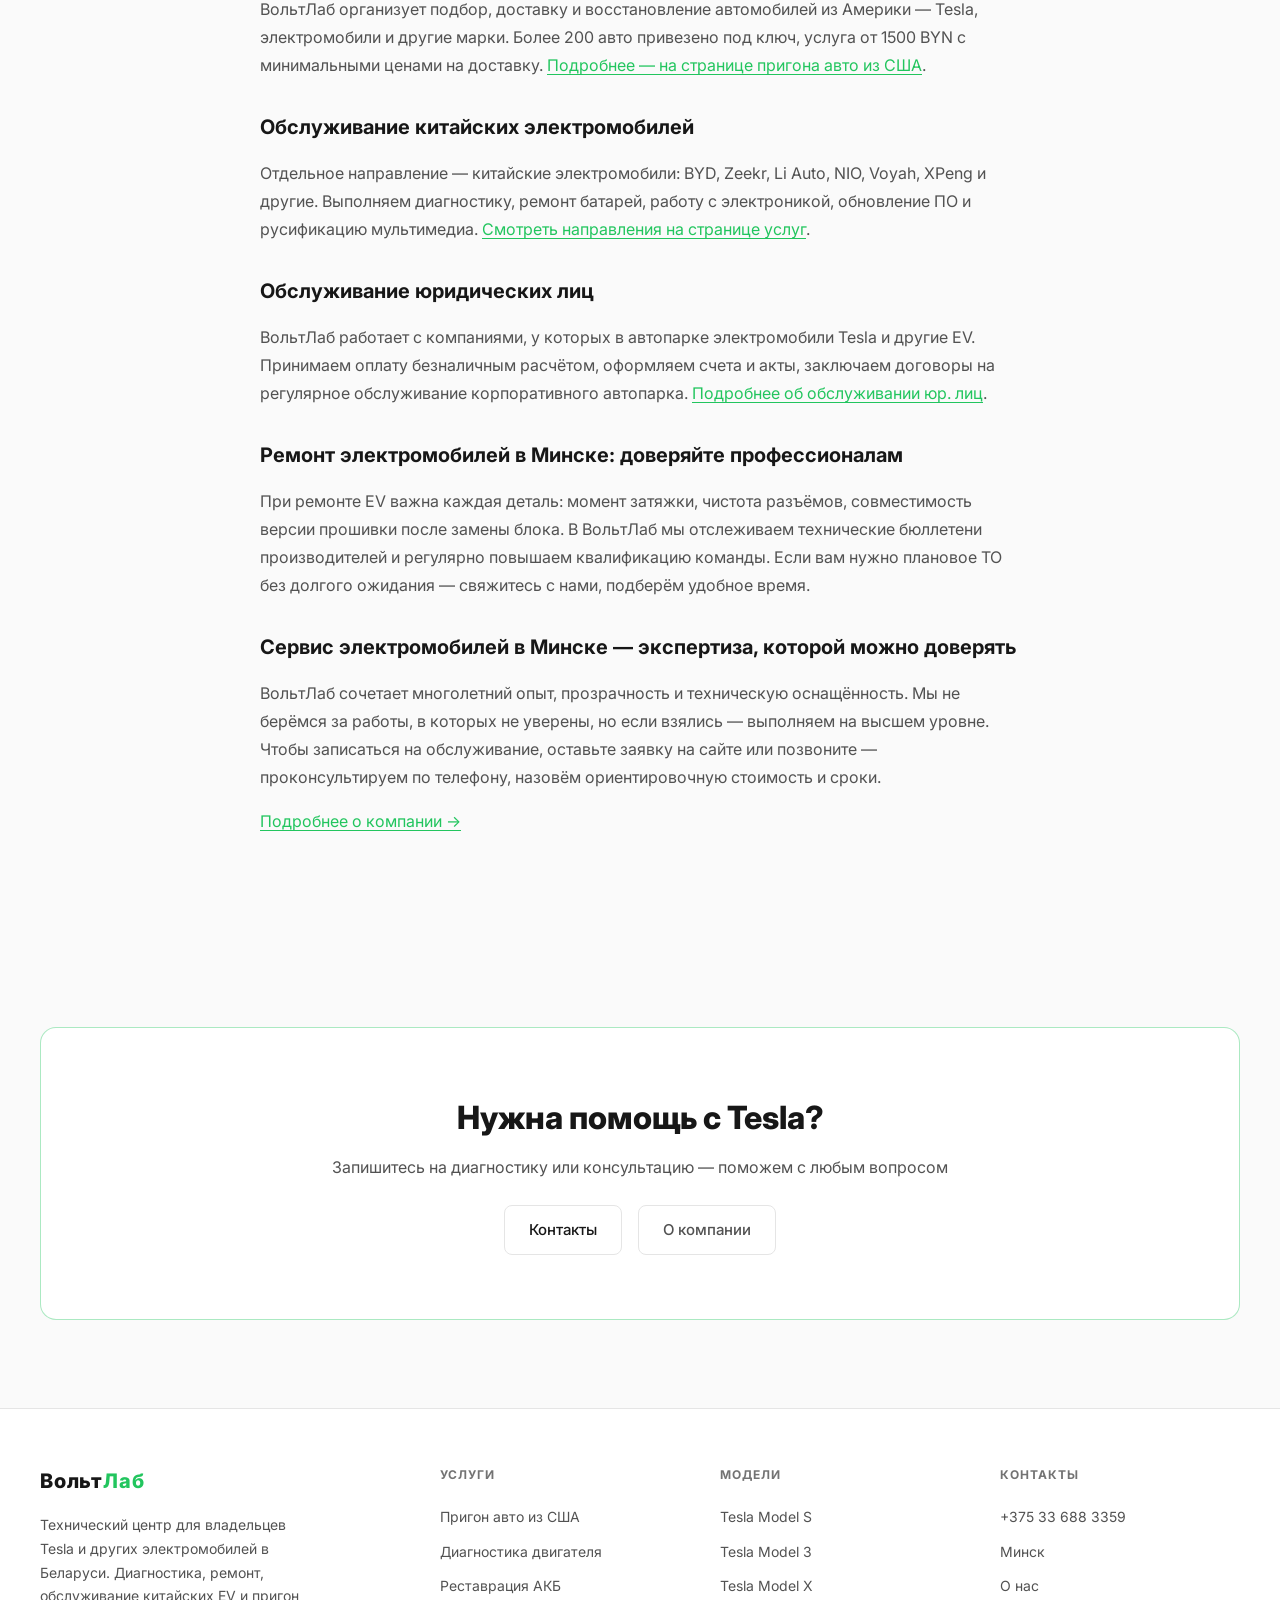
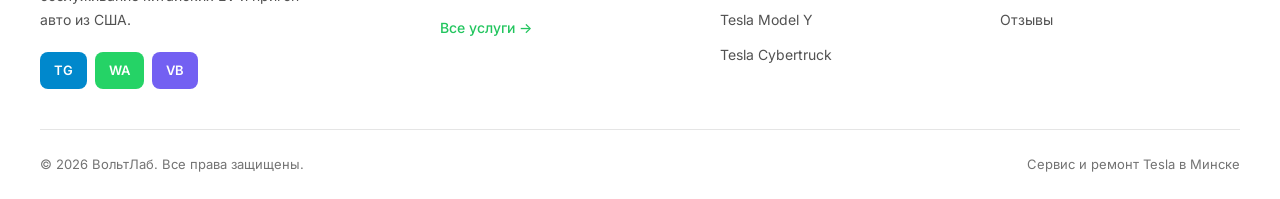
==== commit 63af5072: "feat (app) : add new section and change terminology" ====
--- a/index.html
+++ b/index.html
@@ -4,12 +4,12 @@
   <meta charset="UTF-8">
   <meta name="viewport" content="width=device-width, initial-scale=1.0">
   <title>ВольтЛаб — Сервис и ремонт Tesla в Минске</title>
-  <meta name="description" content="ВольтЛаб — специализированный сервис Tesla в Беларуси. Диагностика, ремонт, восстановление батарей, пригон авто из США. Минск.">
+  <meta name="description" content="ВольтЛаб — сервис электромобилей в Беларуси: Tesla, китайские EV, диагностика, ремонт, пригон авто из США. Минск.">
   <meta name="keywords" content="ремонт Tesla, сервис Tesla Минск, ВольтЛаб, пригон авто из США, обслуживание Tesla">
   <link rel="canonical" href="https://teslaplanet.by/">
   <link rel="icon" type="image/x-icon" href="favicon.ico">
   <meta property="og:title" content="ВольтЛаб — Сервис и ремонт Tesla в Минске">
-  <meta property="og:description" content="Профессиональное обслуживание и ремонт электромобилей Tesla в Минске.">
+  <meta property="og:description" content="Обслуживание Tesla, китайских электромобилей и пригон авто из США в Минске.">
   <meta property="og:site_name" content="ВольтЛаб">
   <link rel="preconnect" href="https://fonts.googleapis.com">
   <link rel="preconnect" href="https://fonts.gstatic.com" crossorigin>
@@ -81,10 +81,10 @@
   <main>
     <section class="hero" aria-labelledby="hero-title">
       <div class="container hero-content">
-        <span class="badge">Техцентр Tesla в Беларуси</span>
+        <span class="badge">Техцентр электромобилей в Беларуси</span>
         <h1 id="hero-title">Экспертное обслуживание и техническая поддержка</h1>
-        <p class="accent-title" aria-hidden="true">Tesla</p>
-        <p class="hero-desc">Комплексная диагностика, ремонт силовых агрегатов, восстановление аккумуляторных блоков, обновление прошивки и калибровка систем. Обслуживаем весь модельный ряд Tesla в Минске.</p>
+        <p class="accent-title" aria-hidden="true">Tesla &amp; EV</p>
+        <p class="hero-desc">Комплексная диагностика, ремонт силовых агрегатов, восстановление аккумуляторных блоков, обновление прошивки и калибровка систем. Обслуживаем Tesla, китайские электромобили и помогаем с пригоном авто из США.</p>
         <a href="services.html" class="btn btn-outline">Смотреть услуги</a>
         <div class="stats" role="list">
           <div role="listitem"><div class="stat-value">7+</div><div class="stat-label">лет практики</div></div>
@@ -155,6 +155,37 @@
       </div>
     </section>
 
+    <section class="section" aria-labelledby="why-us-title">
+      <div class="container">
+        <header class="section-header">
+          <h2 id="why-us-title">Почему выбирают нас</h2>
+          <p>Специализация на электромобилях — Tesla, китайские марки и полный цикл обслуживания</p>
+        </header>
+        <div class="features-grid">
+          <article class="feature-card">
+            <div class="feature-icon" aria-hidden="true"><svg width="22" height="22" viewBox="0 0 24 24" fill="none"><path d="M12 2L2 7l10 5 10-5-10-5zM2 17l10 5 10-5M2 12l10 5 10-5" stroke="currentColor" stroke-width="2" stroke-linecap="round" stroke-linejoin="round"/></svg></div>
+            <h3>Узкий профиль</h3>
+            <p>Работаем с электромобилями — Tesla, BYD, Zeekr, NIO и другие марки. Знаем особенности платформ, батарей и программного обеспечения.</p>
+          </article>
+          <article class="feature-card">
+            <div class="feature-icon" aria-hidden="true"><svg width="22" height="22" viewBox="0 0 24 24" fill="none"><path d="M12 20V10M18 20V4M6 20v-4" stroke="currentColor" stroke-width="2" stroke-linecap="round" stroke-linejoin="round"/></svg></div>
+            <h3>Накопленный опыт</h3>
+            <p>За 7+ лет через наш сервис прошло более 500 Tesla — от классических Model S до свежих Model Y и Cybertruck.</p>
+          </article>
+          <article class="feature-card">
+            <div class="feature-icon" aria-hidden="true"><svg width="22" height="22" viewBox="0 0 24 24" fill="none"><path d="M9 12l2 2 4-4M12 22s8-4 8-10V5l-8-3-8 3v7c0 6 8 10 8 10z" stroke="currentColor" stroke-width="2" stroke-linecap="round" stroke-linejoin="round"/></svg></div>
+            <h3>Гарантия на работы</h3>
+            <p>Оформляем гарантию на выполненный ремонт и установленные комплектующие — вы знаете, за что платите.</p>
+          </article>
+          <article class="feature-card">
+            <div class="feature-icon" aria-hidden="true"><svg width="22" height="22" viewBox="0 0 24 24" fill="none"><path d="M13 2L3 14h9l-1 8 10-12h-9l1-8z" stroke="currentColor" stroke-width="2" stroke-linecap="round" stroke-linejoin="round"/></svg></div>
+            <h3>Быстрый результат</h3>
+            <p>Диагностика в день обращения, типовые ремонты — без лишней очереди. Ценим ваше время не меньше, чем состояние автомобиля.</p>
+          </article>
+        </div>
+      </div>
+    </section>
+
     <section class="section" aria-labelledby="reviews-preview">
       <div class="container">
         <header class="section-header">
@@ -182,6 +213,49 @@
       </div>
     </section>
 
+    <section class="section" aria-labelledby="about-info-title">
+      <div class="container seo-content">
+        <h2 id="about-info-title">ВольтЛаб: профессиональный сервис электромобилей в Минске</h2>
+        <p>Владельцы современных электромобилей понимают: обычный автосервис не справится с высоковольтными системами, сложной электроникой и программным обеспечением. ВольтЛаб — технический центр, где более семи лет обслуживают Tesla, китайские электромобили и другие EV. Наши инженеры владеют архитектурой силовых установок, алгоритмами систем безопасности и особенностями разных поколений батарейных модулей.</p>
+
+        <div class="page-stats" role="list">
+          <div role="listitem"><div class="stat-value">7+</div><div class="stat-label">лет опыта</div></div>
+          <div role="listitem"><div class="stat-value">500+</div><div class="stat-label">обслуженных авто</div></div>
+          <div role="listitem"><div class="stat-value">5</div><div class="stat-label">моделей Tesla</div></div>
+          <div role="listitem"><div class="stat-value">200+</div><div class="stat-label">пригонов из США</div></div>
+        </div>
+
+        <h3>Почему ВольтЛаб — сервис электромобилей, которому доверяют?</h3>
+        <p>Не каждая мастерская готова работать с EV. Мы с первого дня специализируемся на электромобилях — прежде всего Tesla, а также китайских марках — и понимаем, что качественное обслуживание — это не просто подключение сканера, а глубокое погружение в электронику, прошивки и механику. Используем профессиональное диагностическое оборудование и строго соблюдаем протоколы безопасности при работе с высоким напряжением.</p>
+
+        <h3>Обслуживание электромобилей без скрытых расходов</h3>
+        <p>Наш подход к сервису строится на трёх принципах:</p>
+        <ul>
+          <li>Открытая диагностика с разъяснением каждого кода ошибки</li>
+          <li>Оригинальные запчасти или проверенные аналоги — только по согласованию с клиентом</li>
+          <li>Гарантия на все виды работ — от 6 до 12 месяцев</li>
+        </ul>
+        <p>Мы знаем типичные слабые места разных моделей и умеем устранять неисправности быстро и безопасно. При этом сервис электромобилей не обязан быть дорогим — мы работаем напрямую с поставщиками комплектующих, что позволяет держать честные цены.</p>
+
+        <h3>Пригон авто из США под ключ</h3>
+        <p>ВольтЛаб организует подбор, доставку и восстановление автомобилей из Америки — Tesla, электромобили и другие марки. Более 200 авто привезено под ключ, услуга от 1500 BYN с минимальными ценами на доставку. <a href="import.html">Подробнее — на странице пригона авто из США</a>.</p>
+
+        <h3>Обслуживание китайских электромобилей</h3>
+        <p>Отдельное направление — китайские электромобили: BYD, Zeekr, Li Auto, NIO, Voyah, XPeng и другие. Выполняем диагностику, ремонт батарей, работу с электроникой, обновление ПО и русификацию мультимедиа. <a href="services.html#chinese-ev-title">Смотреть направления на странице услуг</a>.</p>
+
+        <h3>Обслуживание юридических лиц</h3>
+        <p>ВольтЛаб работает с компаниями, у которых в автопарке электромобили Tesla и другие EV. Принимаем оплату безналичным расчётом, оформляем счета и акты, заключаем договоры на регулярное обслуживание корпоративного автопарка. <a href="services.html#b2b-title">Подробнее об обслуживании юр. лиц</a>.</p>
+
+        <h3>Ремонт электромобилей в Минске: доверяйте профессионалам</h3>
+        <p>При ремонте EV важна каждая деталь: момент затяжки, чистота разъёмов, совместимость версии прошивки после замены блока. В ВольтЛаб мы отслеживаем технические бюллетени производителей и регулярно повышаем квалификацию команды. Если вам нужно плановое ТО без долгого ожидания — свяжитесь с нами, подберём удобное время.</p>
+
+        <h3>Сервис электромобилей в Минске — экспертиза, которой можно доверять</h3>
+        <p>ВольтЛаб сочетает многолетний опыт, прозрачность и техническую оснащённость. Мы не берёмся за работы, в которых не уверены, но если взялись — выполняем на высшем уровне. Чтобы записаться на обслуживание, оставьте заявку на сайте или позвоните — проконсультируем по телефону, назовём ориентировочную стоимость и сроки.</p>
+
+        <p><a href="about.html">Подробнее о компании →</a></p>
+      </div>
+    </section>
+
     <section class="section">
       <div class="container">
         <div class="import-cta">
@@ -201,7 +275,7 @@
       <div class="footer-grid">
         <div class="footer-brand">
           <a href="index.html" class="logo">Вольт<span>Лаб</span></a>
-          <p>Специализированный технический центр для владельцев Tesla в Беларуси. Диагностика, ремонт и программное обслуживание всех моделей электромобилей.</p>
+          <p>Технический центр для владельцев Tesla и других электромобилей в Беларуси. Диагностика, ремонт, обслуживание китайских EV и пригон авто из США.</p>
           <div class="footer-socials">
             <a href="https://t.me/" class="social-btn social-btn--tg" target="_blank" rel="noopener noreferrer">TG</a>
             <a href="https://wa.me/" class="social-btn social-btn--wa" target="_blank" rel="noopener noreferrer">WA</a>
--- a/css/styles.css
+++ b/css/styles.css
@@ -140,6 +140,40 @@
   line-height: 1.75;
 }
 
+.page-content h2 {
+  font-size: clamp(1.25rem, 2.5vw, 1.5rem);
+  font-weight: 700;
+  color: var(--text);
+  margin-top: 2.5rem;
+  margin-bottom: 1rem;
+  line-height: 1.35;
+}
+
+.page-content h2:first-child {
+  margin-top: 0;
+}
+
+.page-content ul {
+  color: var(--text-muted);
+  margin-bottom: 1.25rem;
+  padding-left: 1.25rem;
+  line-height: 1.75;
+}
+
+.page-content li + li {
+  margin-top: 0.5rem;
+}
+
+.page-content a {
+  color: var(--accent);
+  text-decoration: underline;
+  text-underline-offset: 2px;
+}
+
+.page-content a:hover {
+  color: var(--accent-hover);
+}
+
 .page-stats {
   display: grid;
   grid-template-columns: repeat(auto-fill, minmax(140px, 1fr));
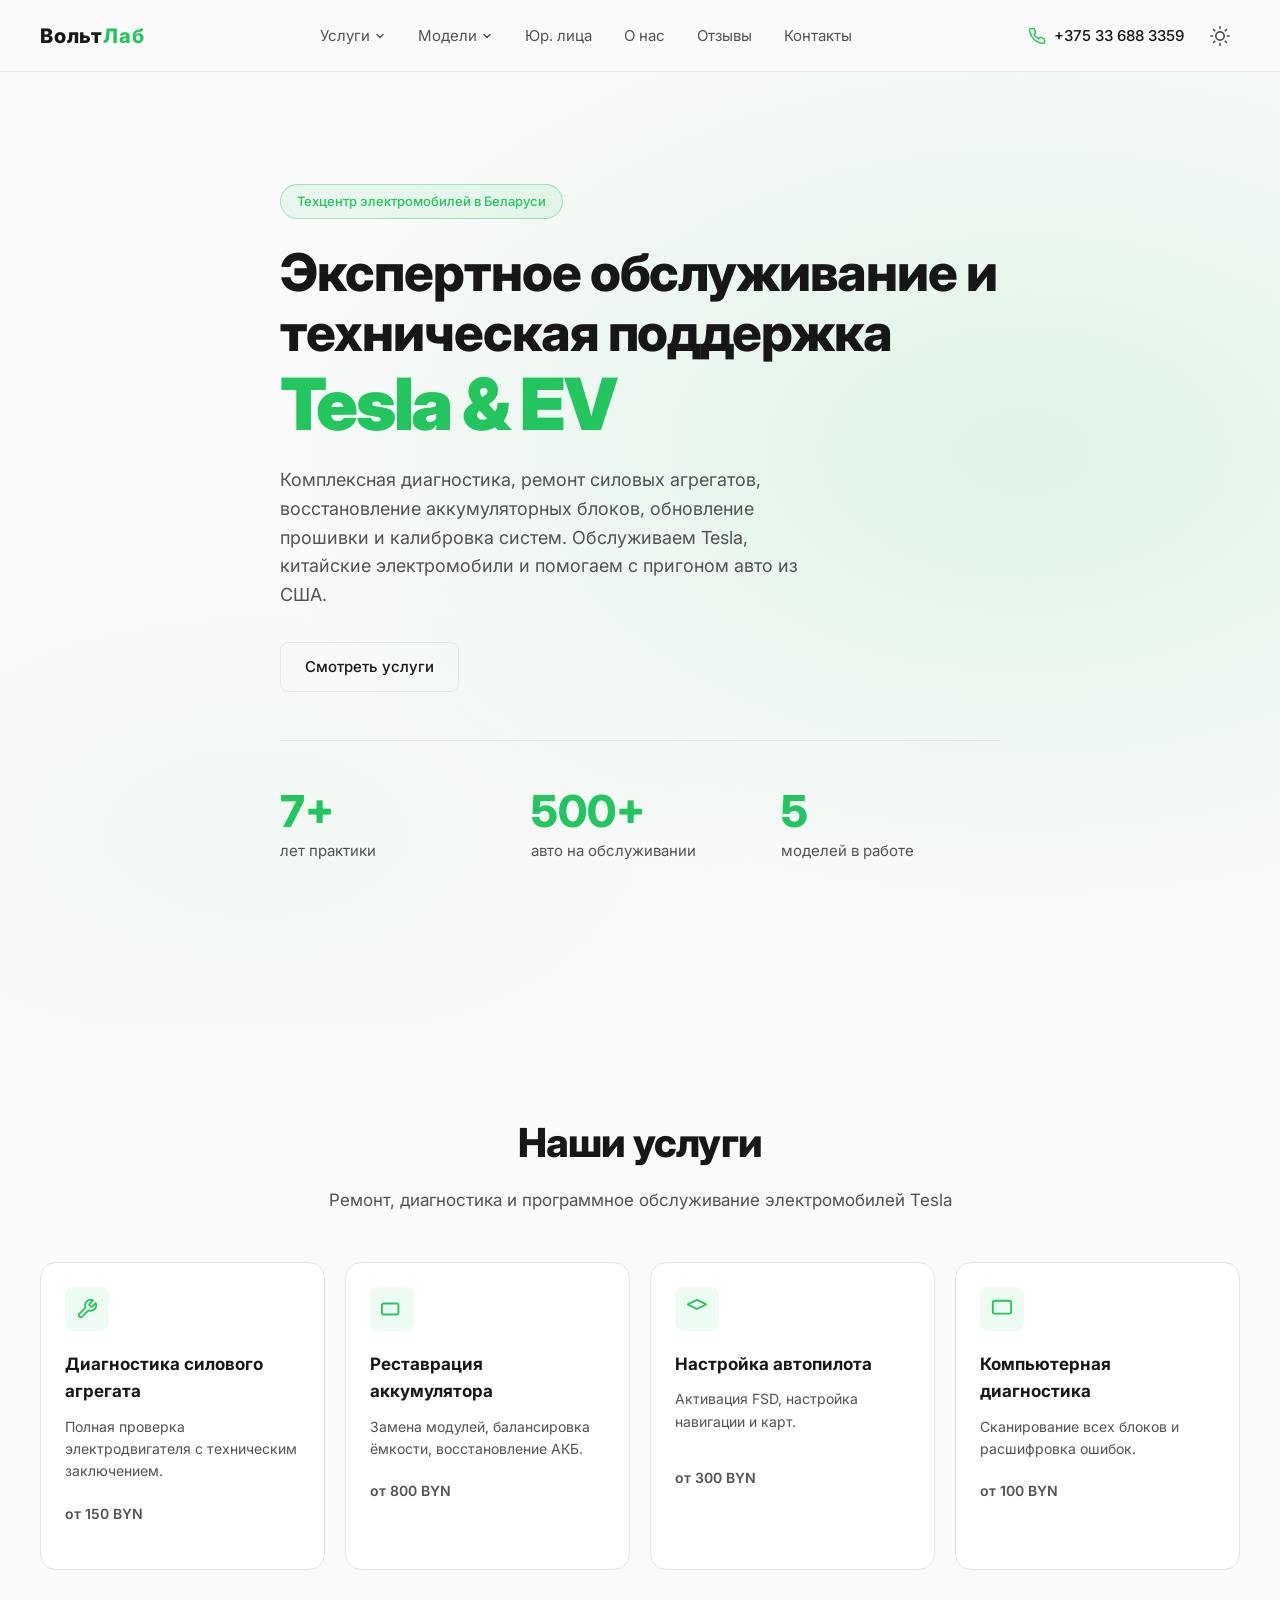
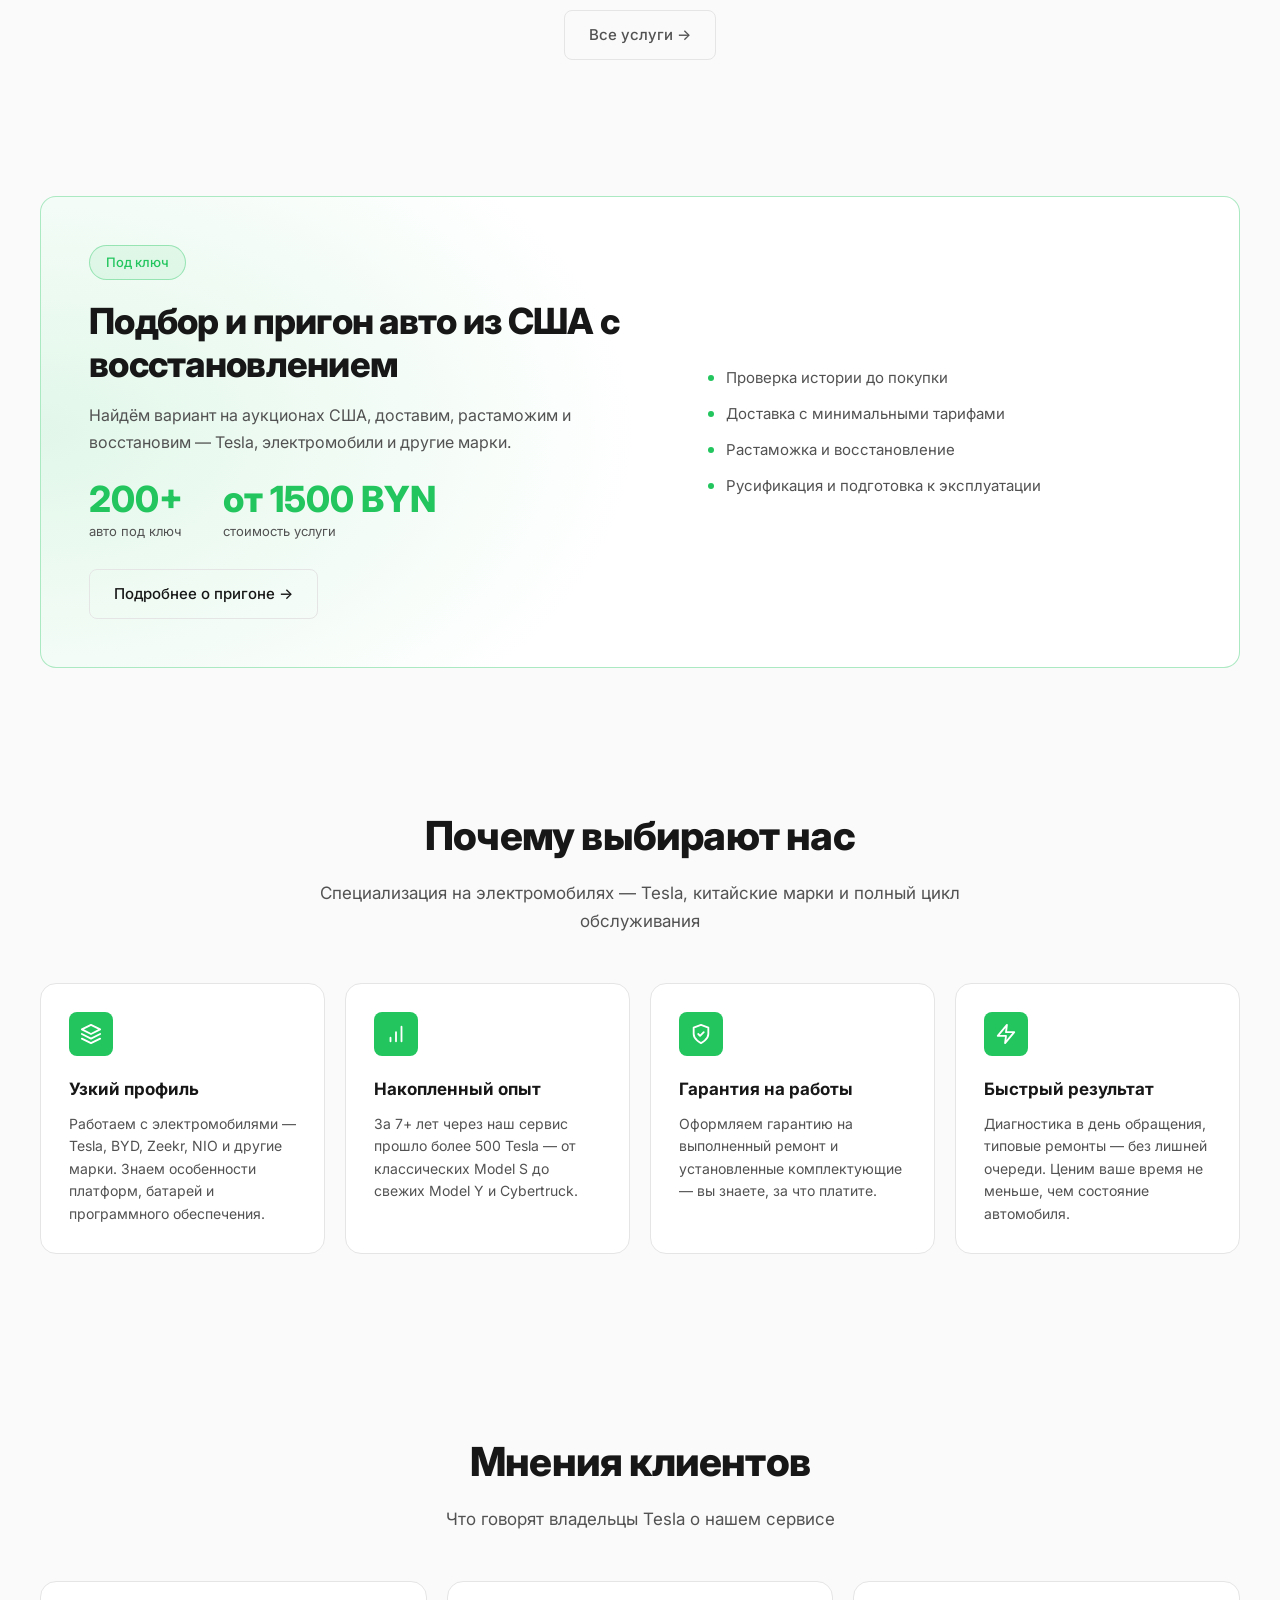
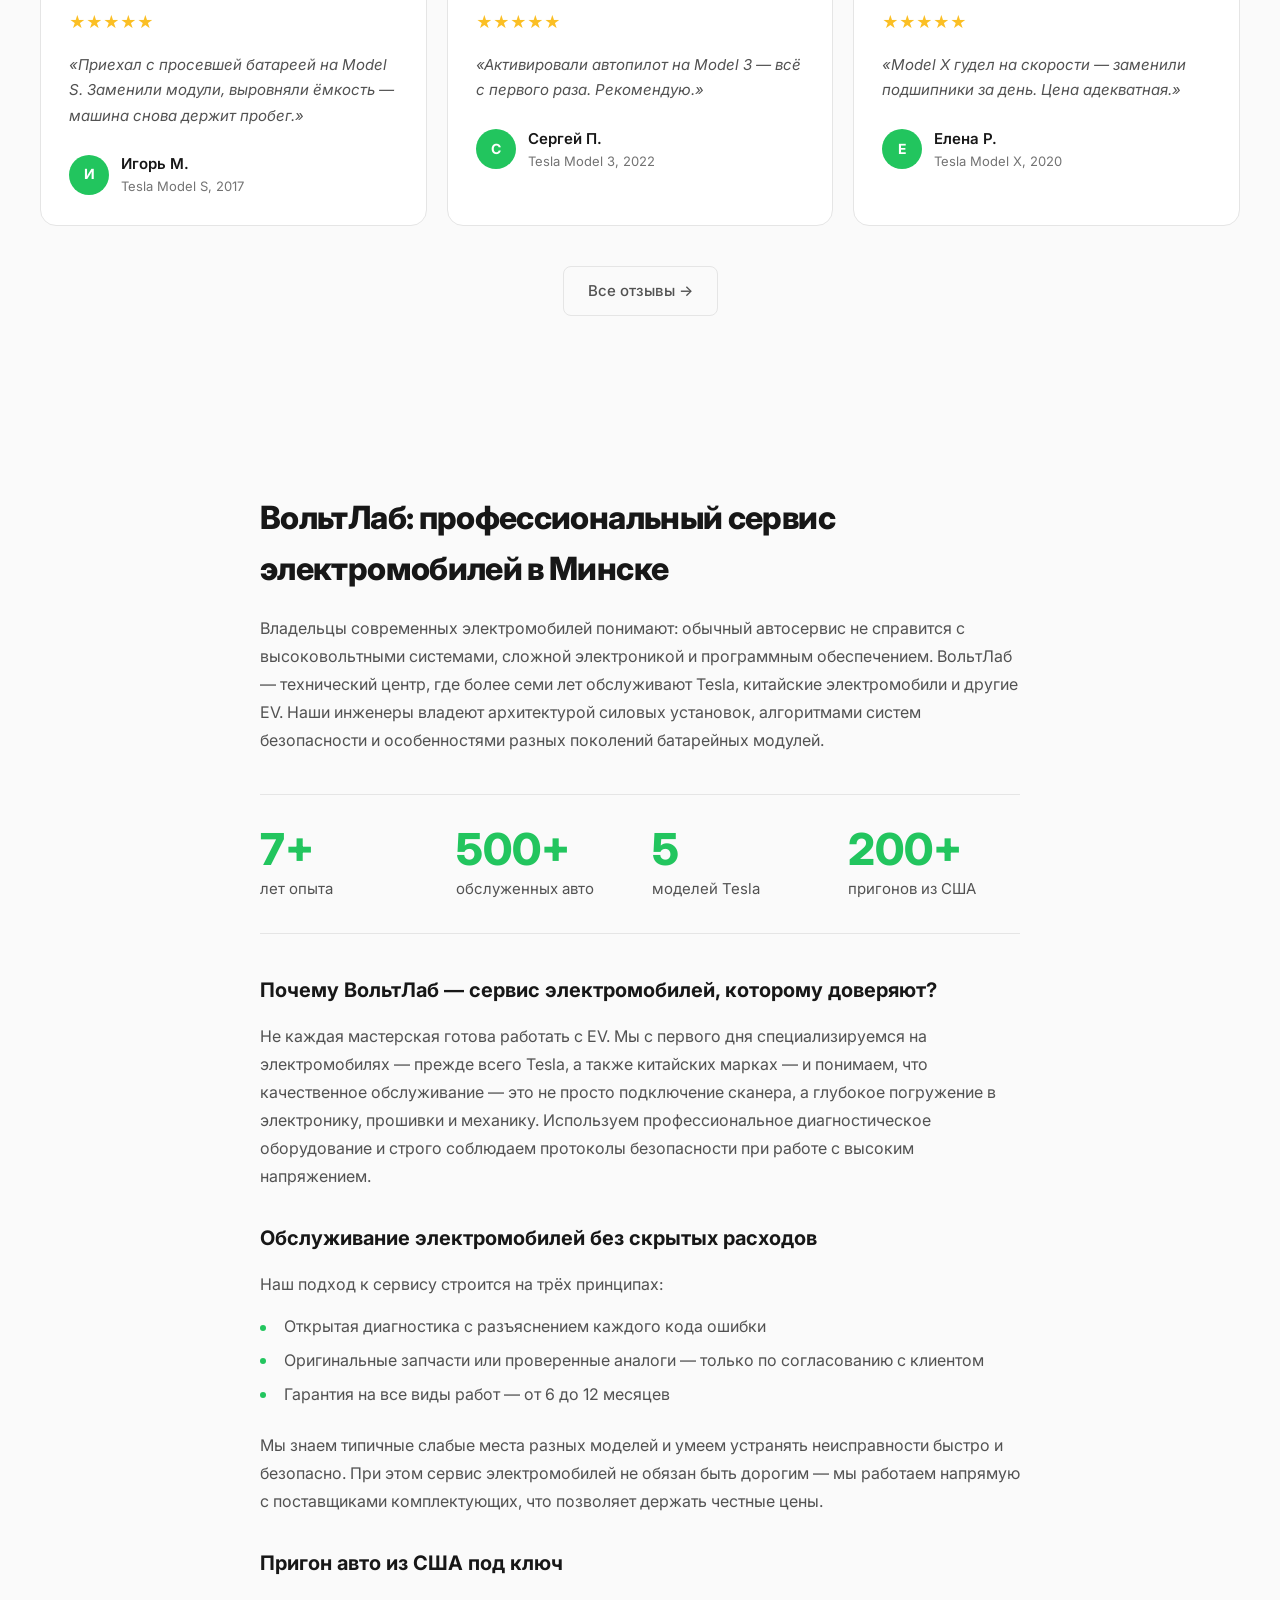
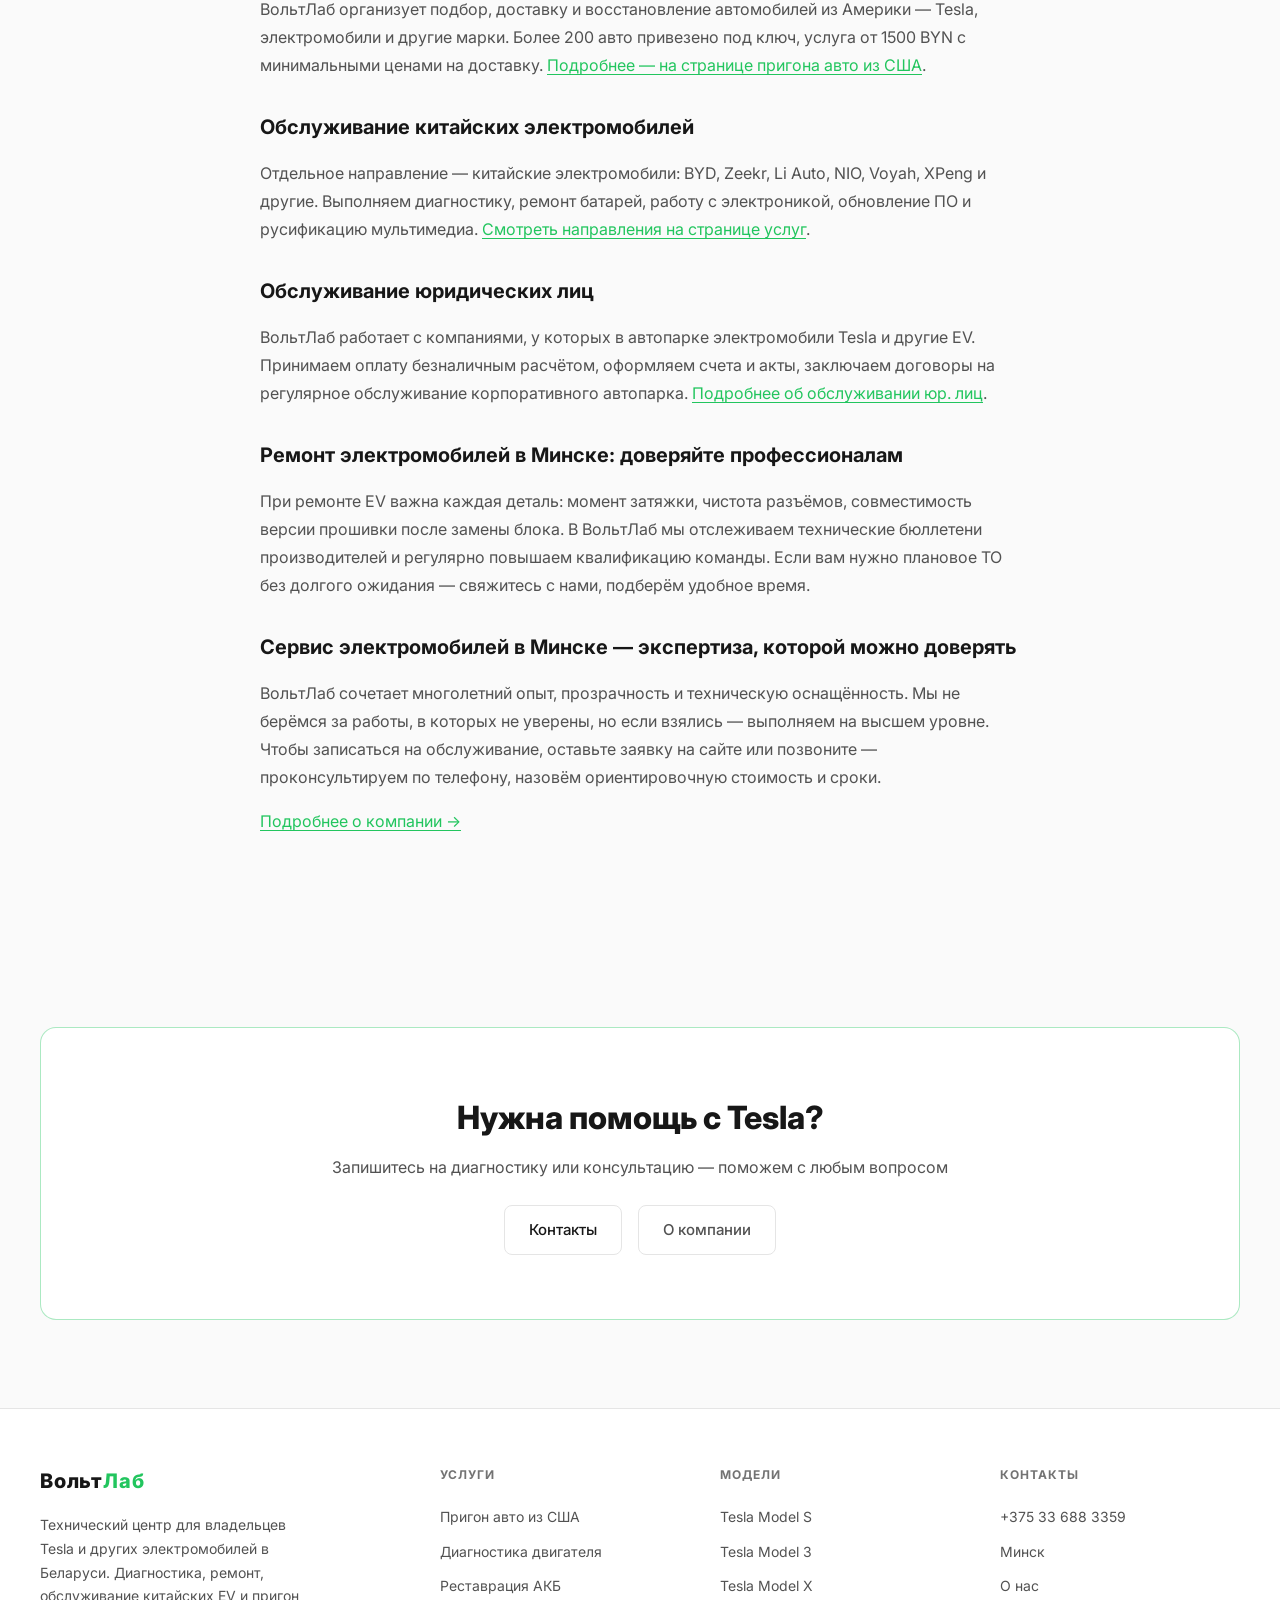
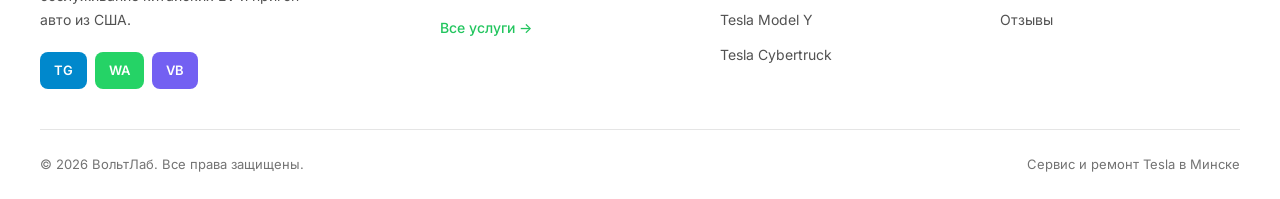
==== commit b24c7332: "feat / add page b2b" ====
--- a/index.html
+++ b/index.html
@@ -6,7 +6,7 @@
   <title>ВольтЛаб — Сервис и ремонт Tesla в Минске</title>
   <meta name="description" content="ВольтЛаб — сервис электромобилей в Беларуси: Tesla, китайские EV, диагностика, ремонт, пригон авто из США. Минск.">
   <meta name="keywords" content="ремонт Tesla, сервис Tesla Минск, ВольтЛаб, пригон авто из США, обслуживание Tesla">
-  <link rel="canonical" href="https://teslaplanet.by/">
+  <link rel="canonical" href="https://voltlab.by/">
   <link rel="icon" type="image/x-icon" href="favicon.ico">
   <meta property="og:title" content="ВольтЛаб — Сервис и ремонт Tesla в Минске">
   <meta property="og:description" content="Обслуживание Tesla, китайских электромобилей и пригон авто из США в Минске.">
@@ -16,7 +16,7 @@
   <link href="https://fonts.googleapis.com/css2?family=Inter:wght@400;500;600;700;800;900&display=swap" rel="stylesheet">
   <link rel="stylesheet" href="css/styles.css">
   <script type="application/ld+json">
-  {"@context":"https://schema.org","@type":"AutoRepair","name":"ВольтЛаб","url":"https://teslaplanet.by","telephone":"+375336883359","address":{"@type":"PostalAddress","addressLocality":"Минск","addressCountry":"BY"}}
+  {"@context":"https://schema.org","@type":"AutoRepair","name":"ВольтЛаб","url":"https://voltlab.by","telephone":"+375336883359","address":{"@type":"PostalAddress","addressLocality":"Минск","addressCountry":"BY"}}
   </script>
 </head>
 <body>
@@ -31,6 +31,7 @@
           <a href="index.html" role="menuitem">Главная</a>
           <a href="services.html" role="menuitem">Услуги</a>
           <a href="import.html" role="menuitem">Пригон авто из США</a>
+          <a href="b2b.html" role="menuitem">Обслуживание юр. лиц</a>
         </div>
         </div>
         <div class="nav-dropdown">
@@ -44,6 +45,7 @@
           <a href="models.html" role="menuitem">Все модели →</a>
         </div>
         </div>
+        <a href="b2b.html" class="nav-link">Юр. лица</a>
         <a href="about.html" class="nav-link">О нас</a>
         <a href="reviews.html" class="nav-link">Отзывы</a>
         <a href="contacts.html" class="nav-link">Контакты</a>
@@ -64,12 +66,14 @@
   <nav id="mobile-nav" class="mobile-nav" aria-label="Мобильная навигация" hidden>
     <a href="services.html">Услуги</a>
     <a href="models.html">Модели</a>
+    <a href="b2b.html">Юр. лица</a>
     <a href="about.html">О нас</a>
     <a href="reviews.html">Отзывы</a>
     <a href="contacts.html">Контакты</a>
     <div class="mobile-nav-group">
       <h4>Популярное</h4>
       <a href="import.html">Пригон авто из США</a>
+      <a href="b2b.html">Обслуживание юр. лиц</a>
       <a href="services.html">Услуги</a>
     </div>
     <div class="mobile-nav-group">
@@ -244,7 +248,7 @@
         <p>Отдельное направление — китайские электромобили: BYD, Zeekr, Li Auto, NIO, Voyah, XPeng и другие. Выполняем диагностику, ремонт батарей, работу с электроникой, обновление ПО и русификацию мультимедиа. <a href="services.html#chinese-ev-title">Смотреть направления на странице услуг</a>.</p>
 
         <h3>Обслуживание юридических лиц</h3>
-        <p>ВольтЛаб работает с компаниями, у которых в автопарке электромобили Tesla и другие EV. Принимаем оплату безналичным расчётом, оформляем счета и акты, заключаем договоры на регулярное обслуживание корпоративного автопарка. <a href="services.html#b2b-title">Подробнее об обслуживании юр. лиц</a>.</p>
+        <p>ВольтЛаб работает с компаниями, у которых в автопарке электромобили Tesla и другие EV. Принимаем оплату безналичным расчётом, оформляем счета и акты, заключаем договоры на регулярное обслуживание корпоративного автопарка. <a href="b2b.html">Подробнее об обслуживании юр. лиц</a>.</p>
 
         <h3>Ремонт электромобилей в Минске: доверяйте профессионалам</h3>
         <p>При ремонте EV важна каждая деталь: момент затяжки, чистота разъёмов, совместимость версии прошивки после замены блока. В ВольтЛаб мы отслеживаем технические бюллетени производителей и регулярно повышаем квалификацию команды. Если вам нужно плановое ТО без долгого ожидания — свяжитесь с нами, подберём удобное время.</p>
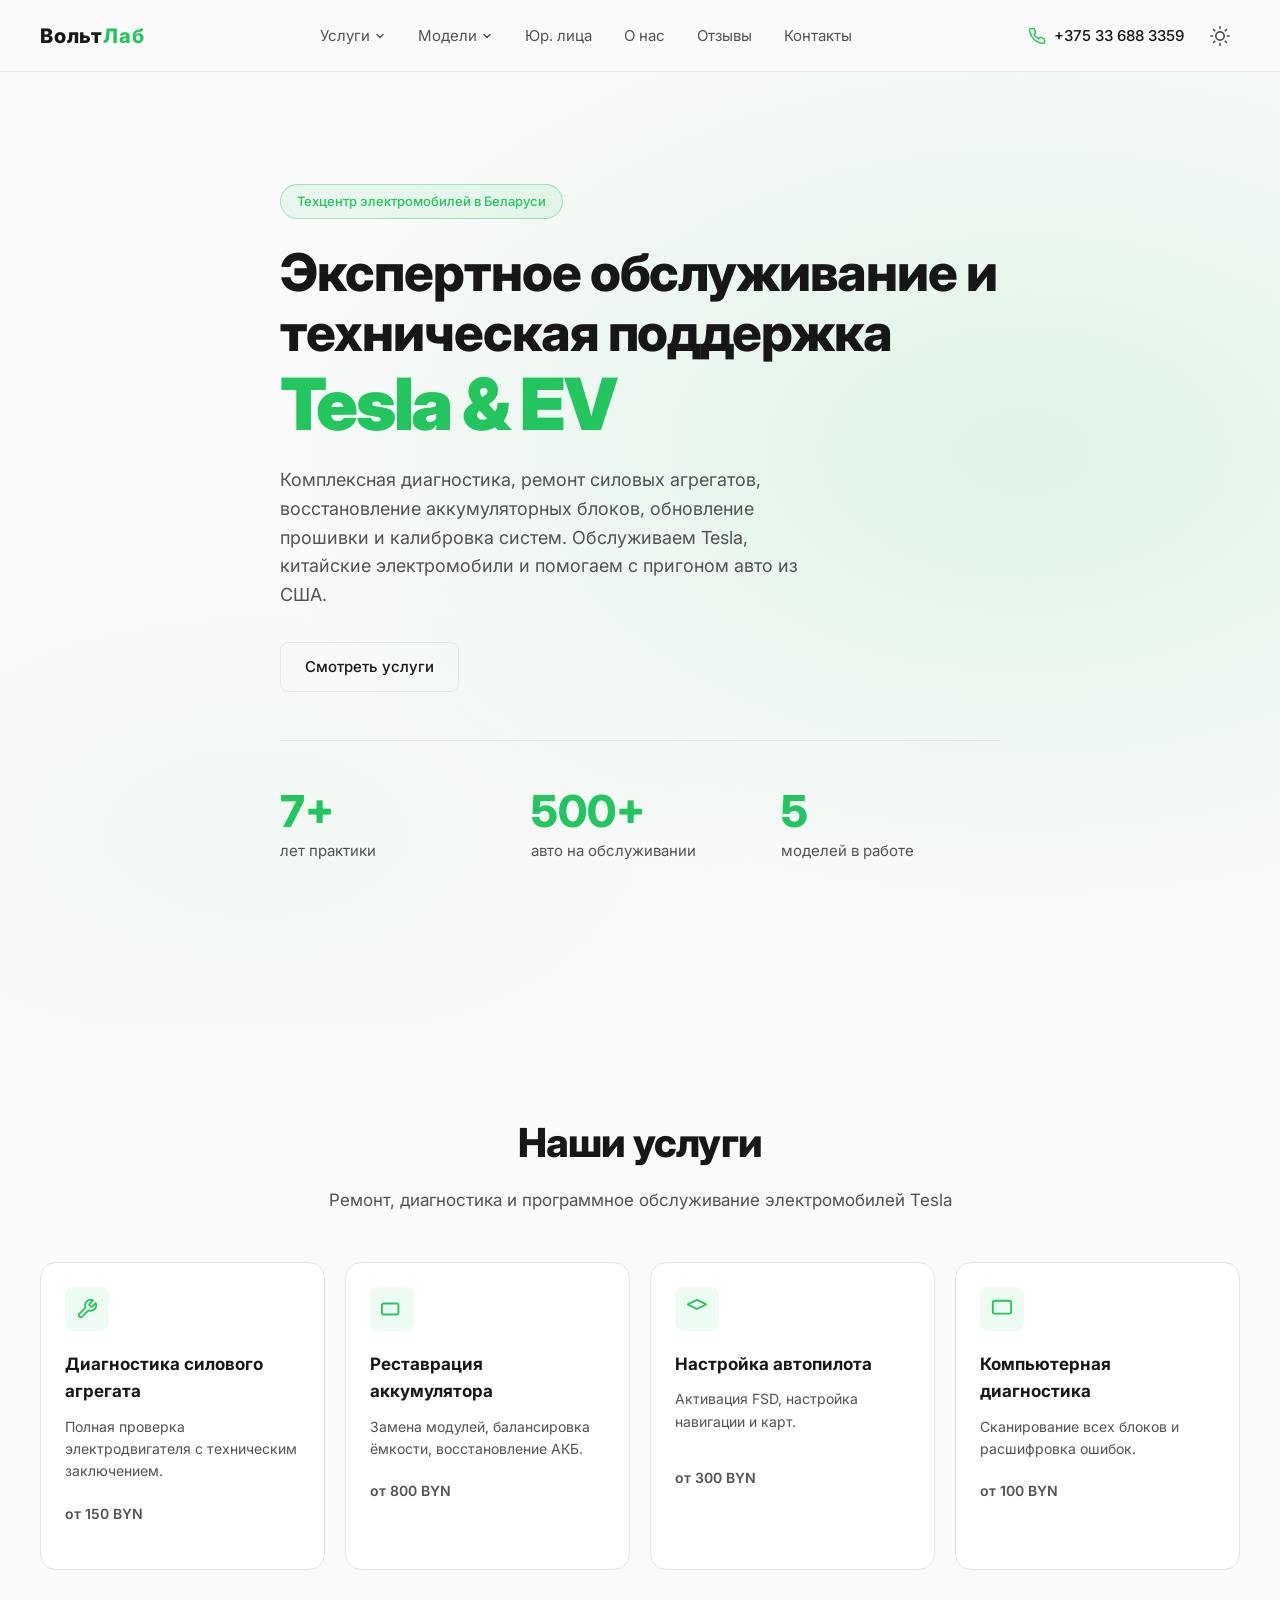
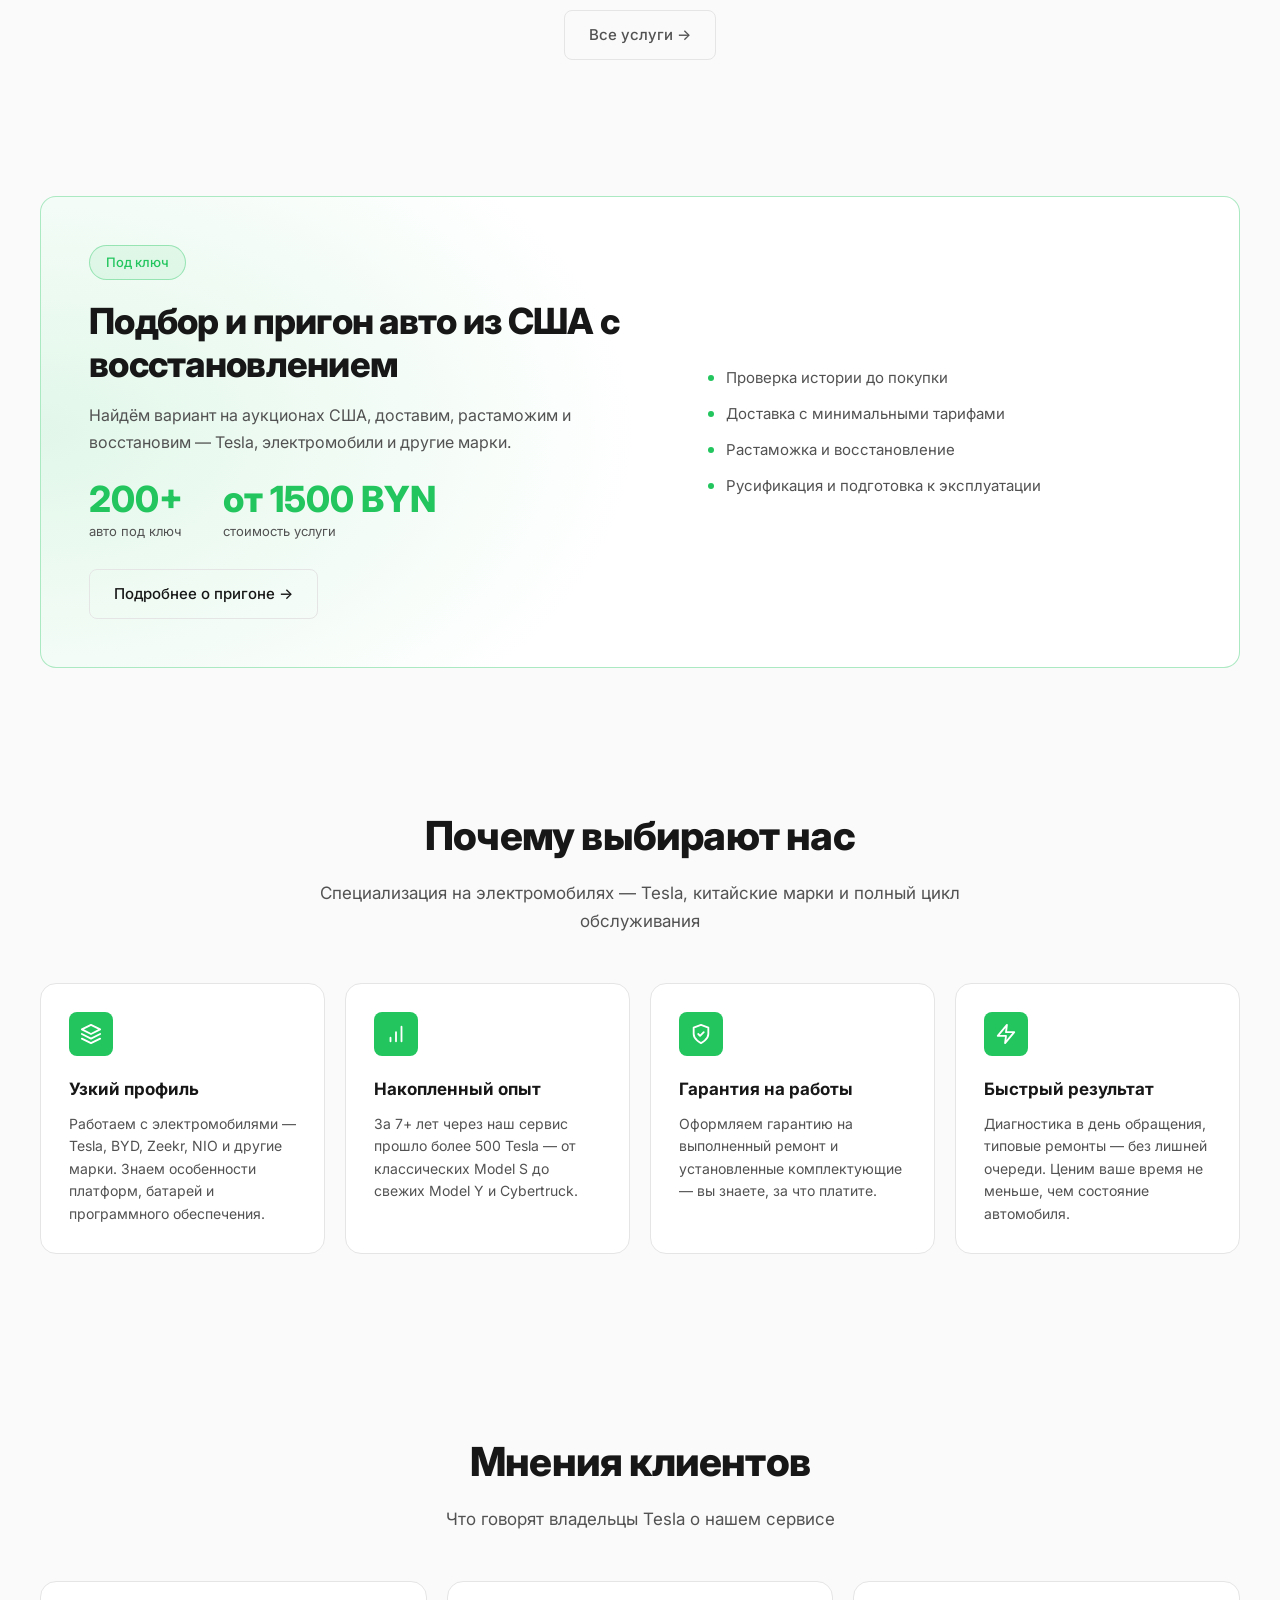
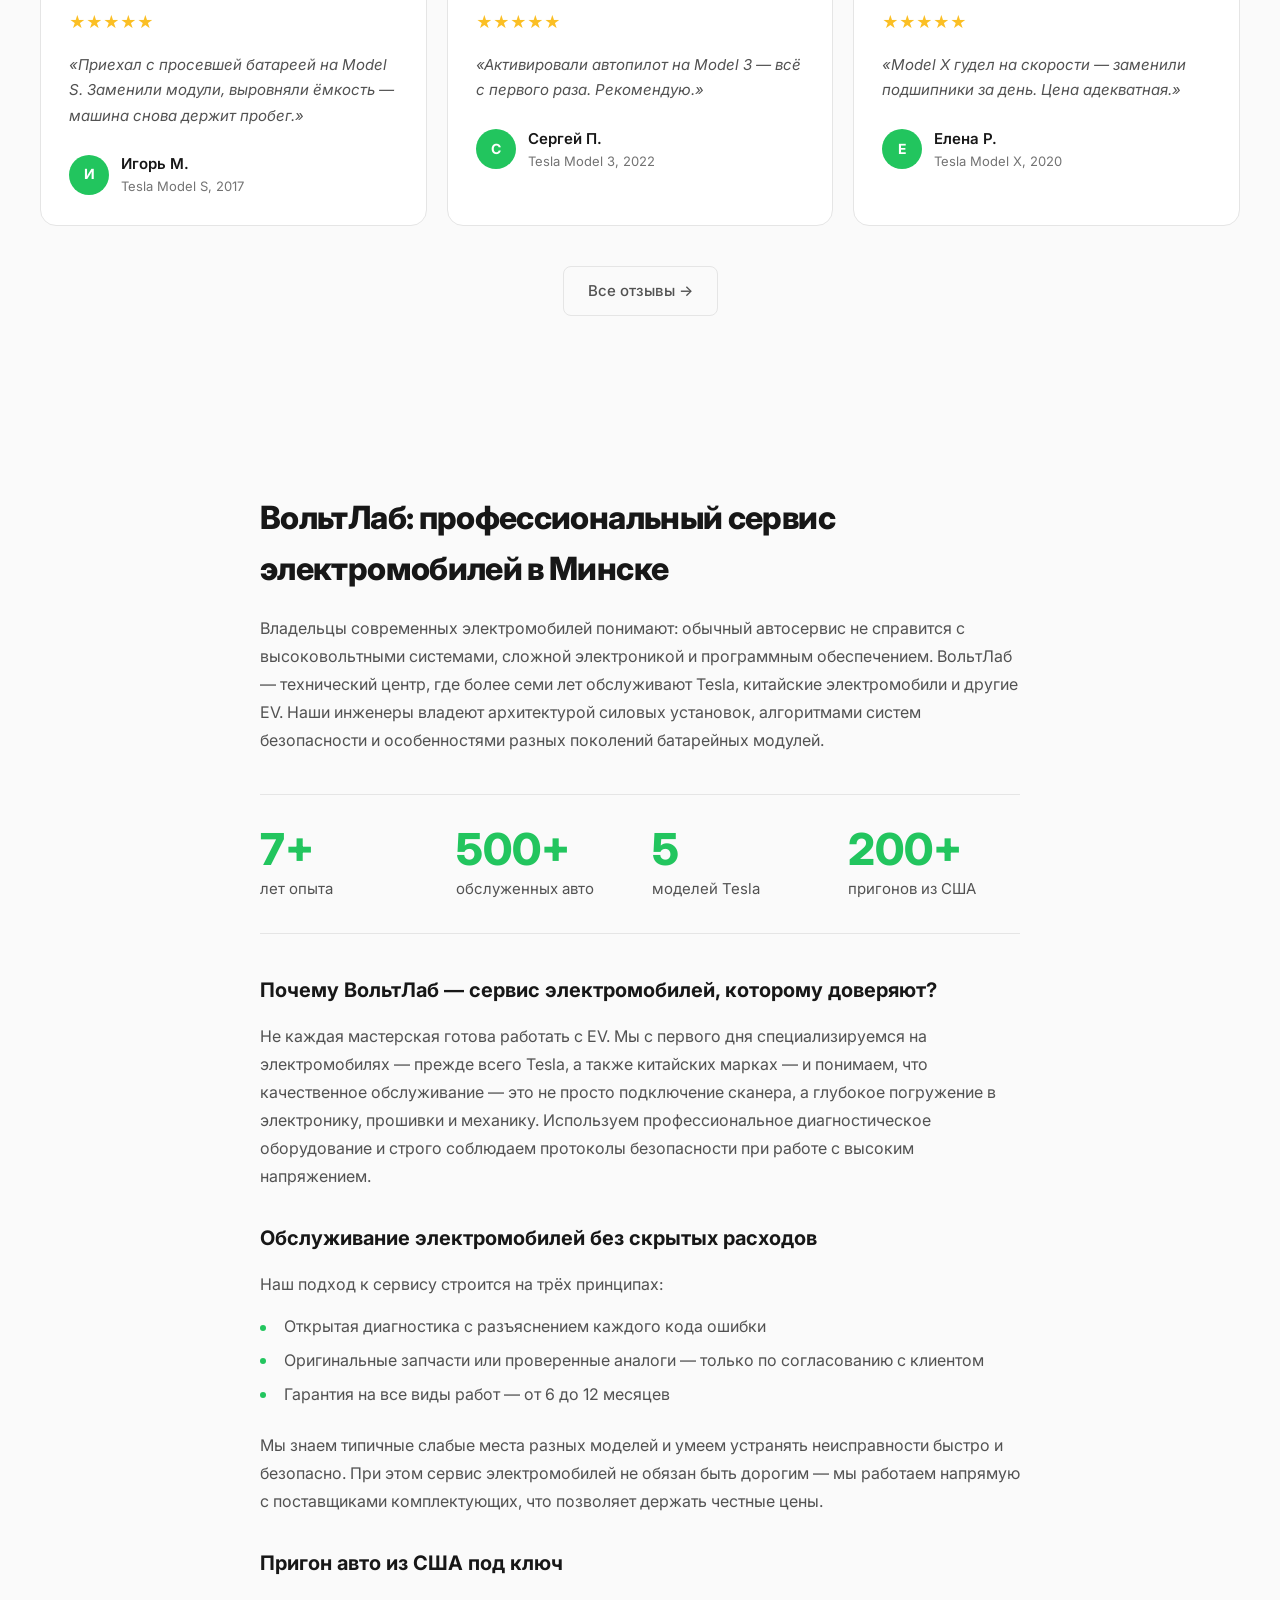
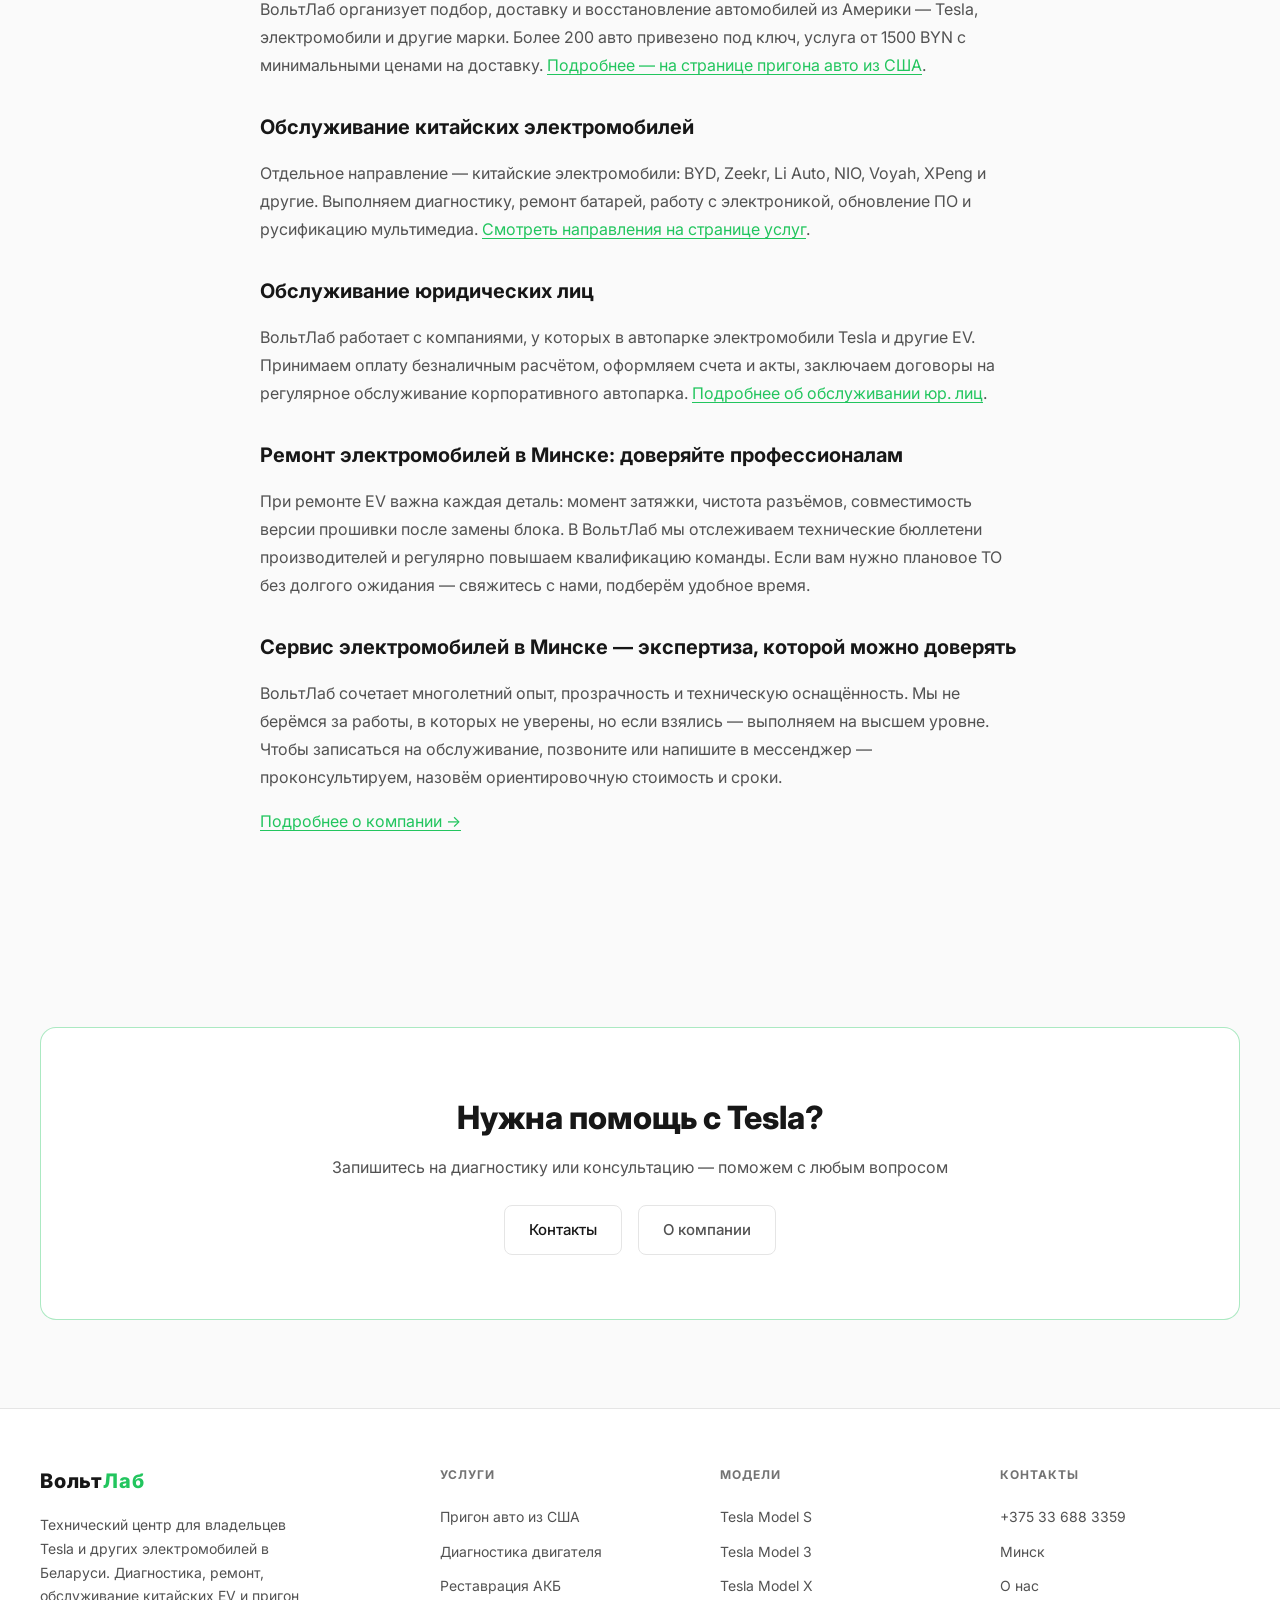
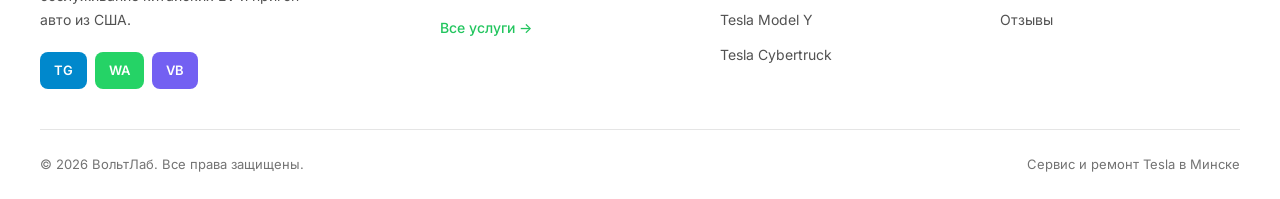
==== commit 485afe16: "feat / update terminology" ====
--- a/index.html
+++ b/index.html
@@ -254,7 +254,7 @@
         <p>При ремонте EV важна каждая деталь: момент затяжки, чистота разъёмов, совместимость версии прошивки после замены блока. В ВольтЛаб мы отслеживаем технические бюллетени производителей и регулярно повышаем квалификацию команды. Если вам нужно плановое ТО без долгого ожидания — свяжитесь с нами, подберём удобное время.</p>
 
         <h3>Сервис электромобилей в Минске — экспертиза, которой можно доверять</h3>
-        <p>ВольтЛаб сочетает многолетний опыт, прозрачность и техническую оснащённость. Мы не берёмся за работы, в которых не уверены, но если взялись — выполняем на высшем уровне. Чтобы записаться на обслуживание, оставьте заявку на сайте или позвоните — проконсультируем по телефону, назовём ориентировочную стоимость и сроки.</p>
+        <p>ВольтЛаб сочетает многолетний опыт, прозрачность и техническую оснащённость. Мы не берёмся за работы, в которых не уверены, но если взялись — выполняем на высшем уровне. Чтобы записаться на обслуживание, позвоните или напишите в мессенджер — проконсультируем, назовём ориентировочную стоимость и сроки.</p>
 
         <p><a href="about.html">Подробнее о компании →</a></p>
       </div>
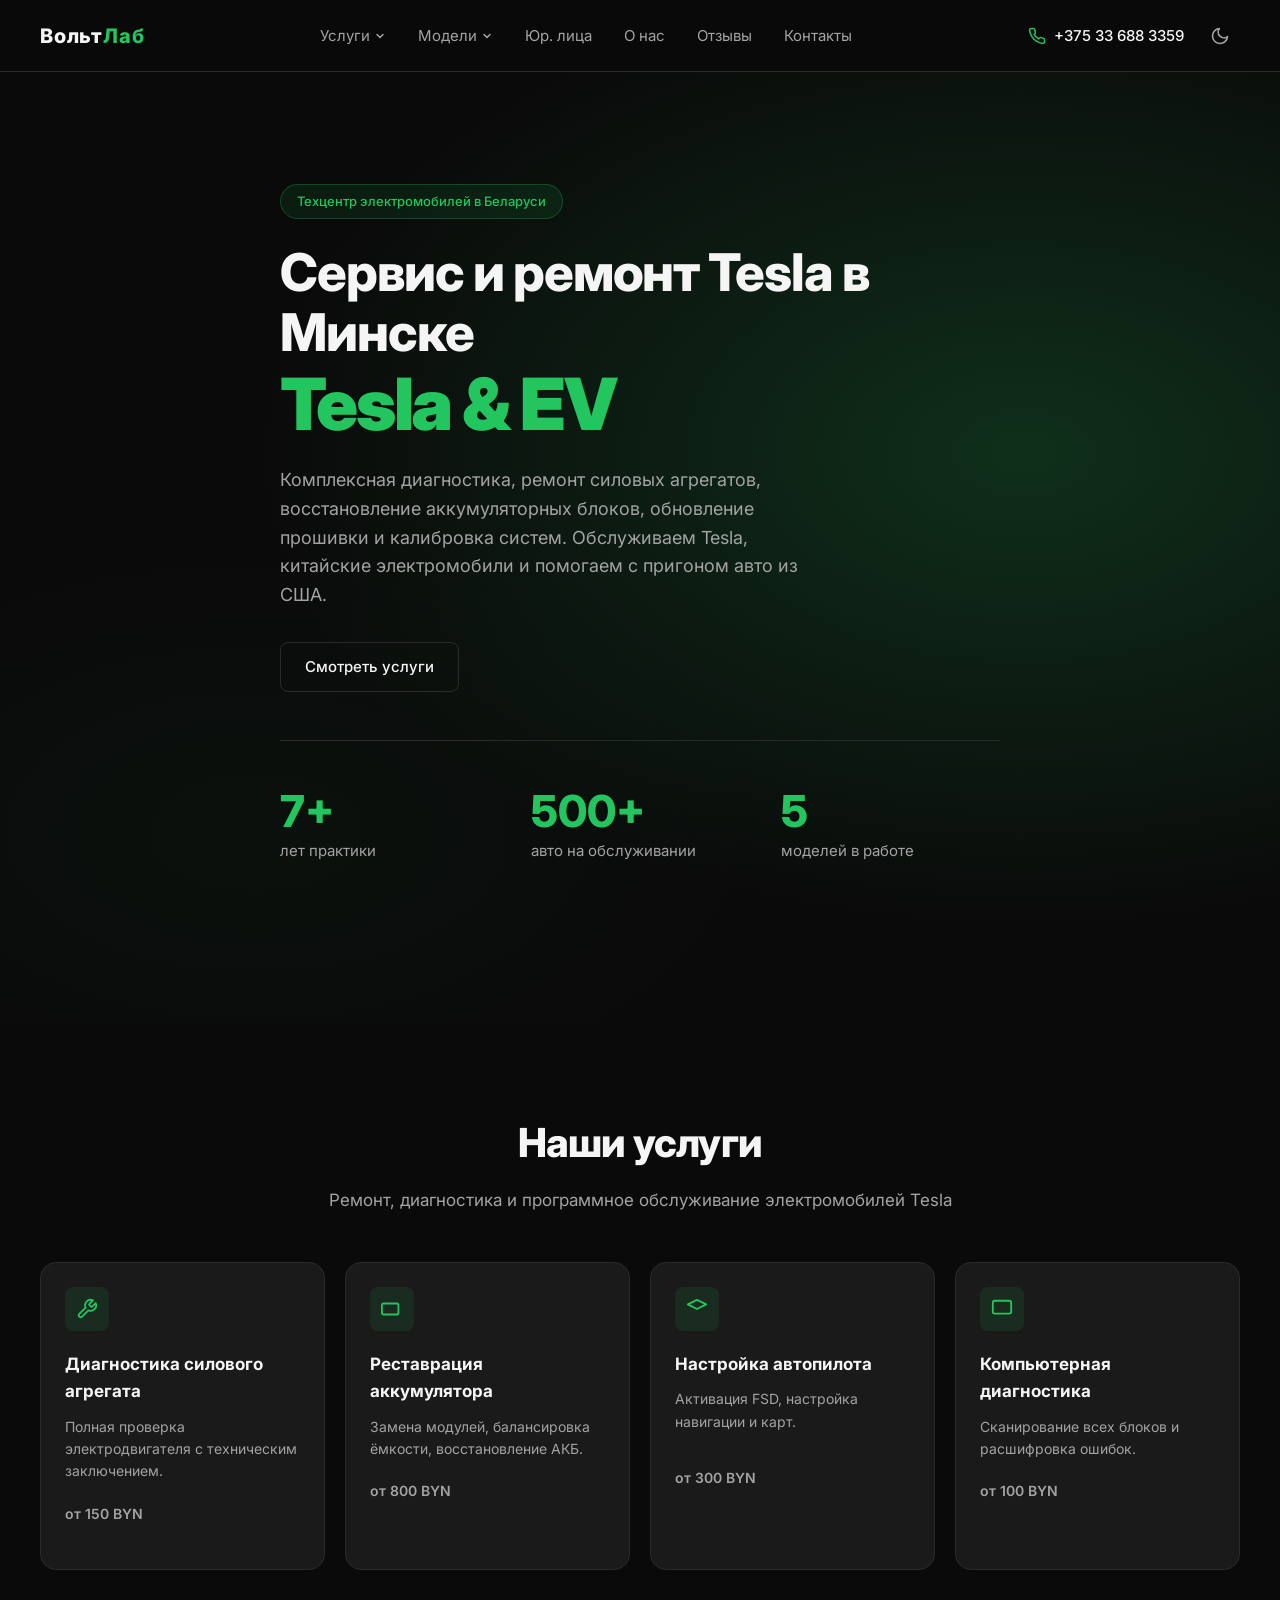
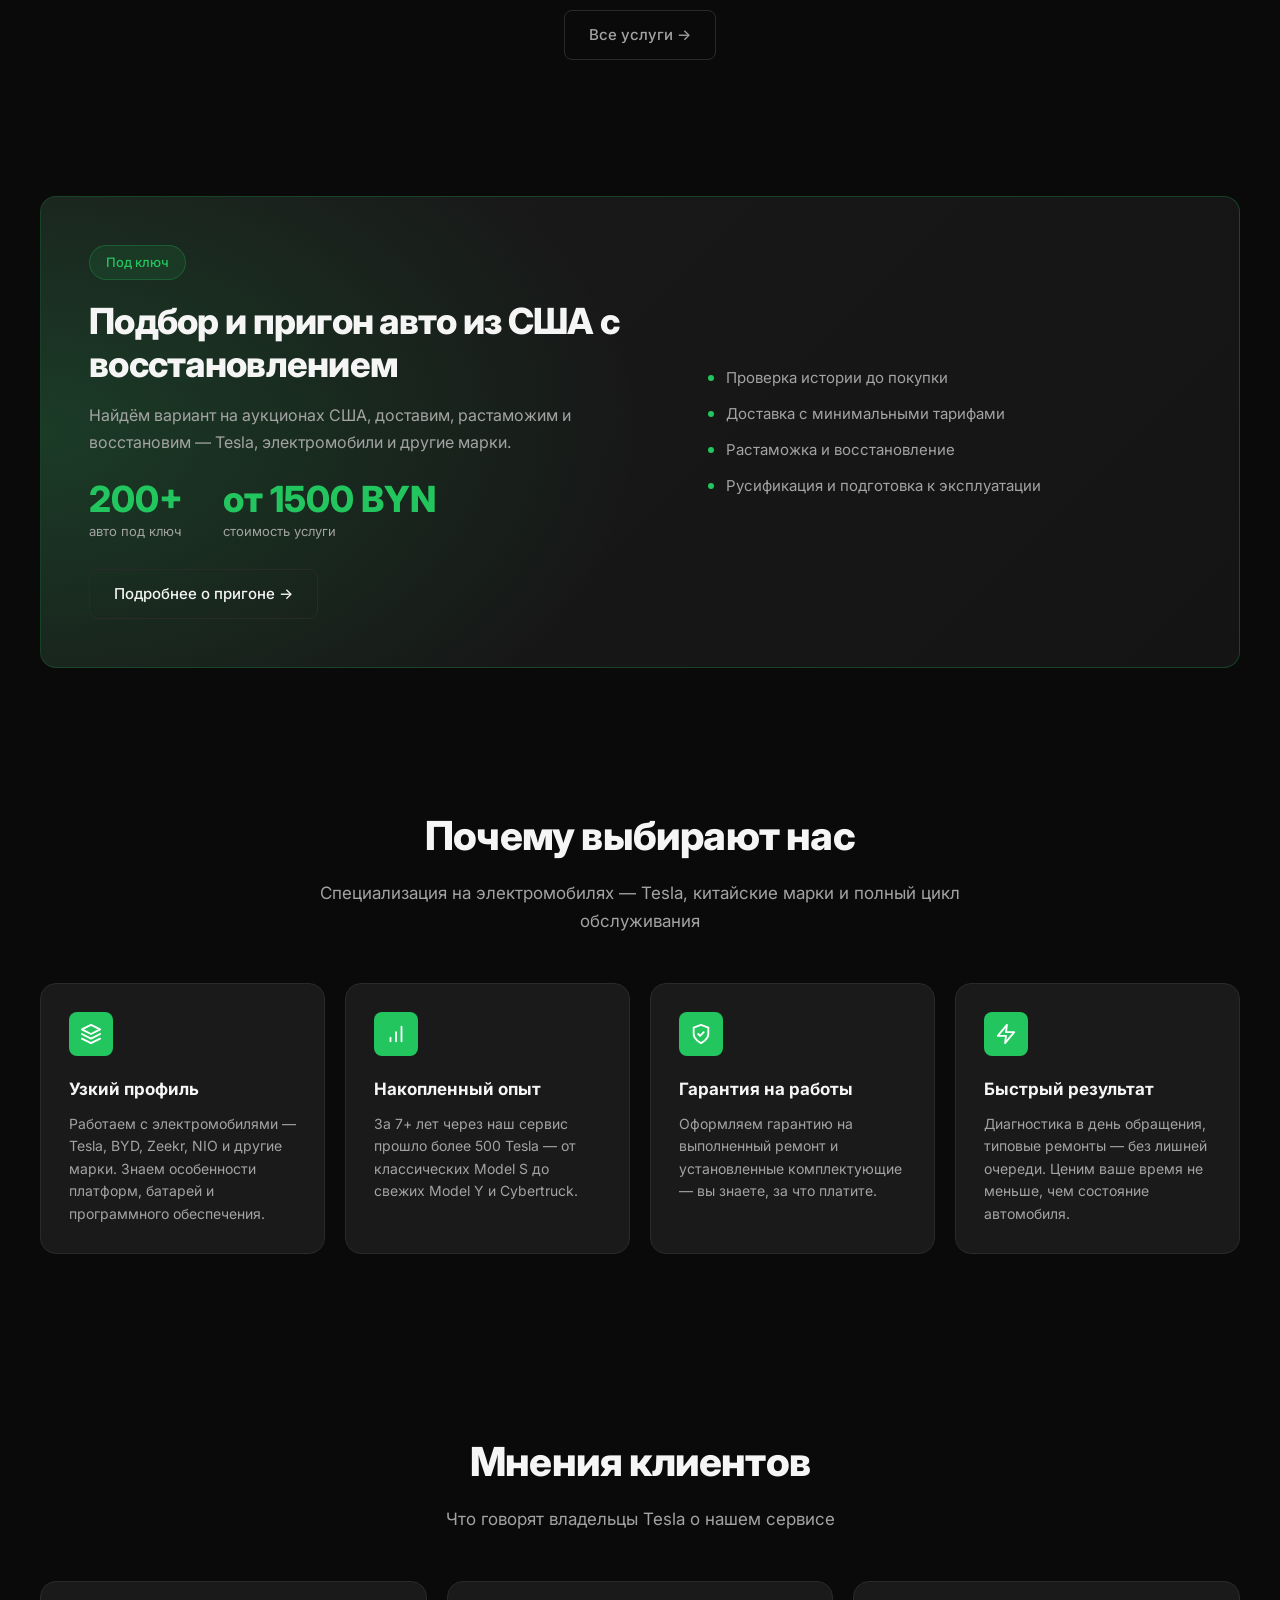
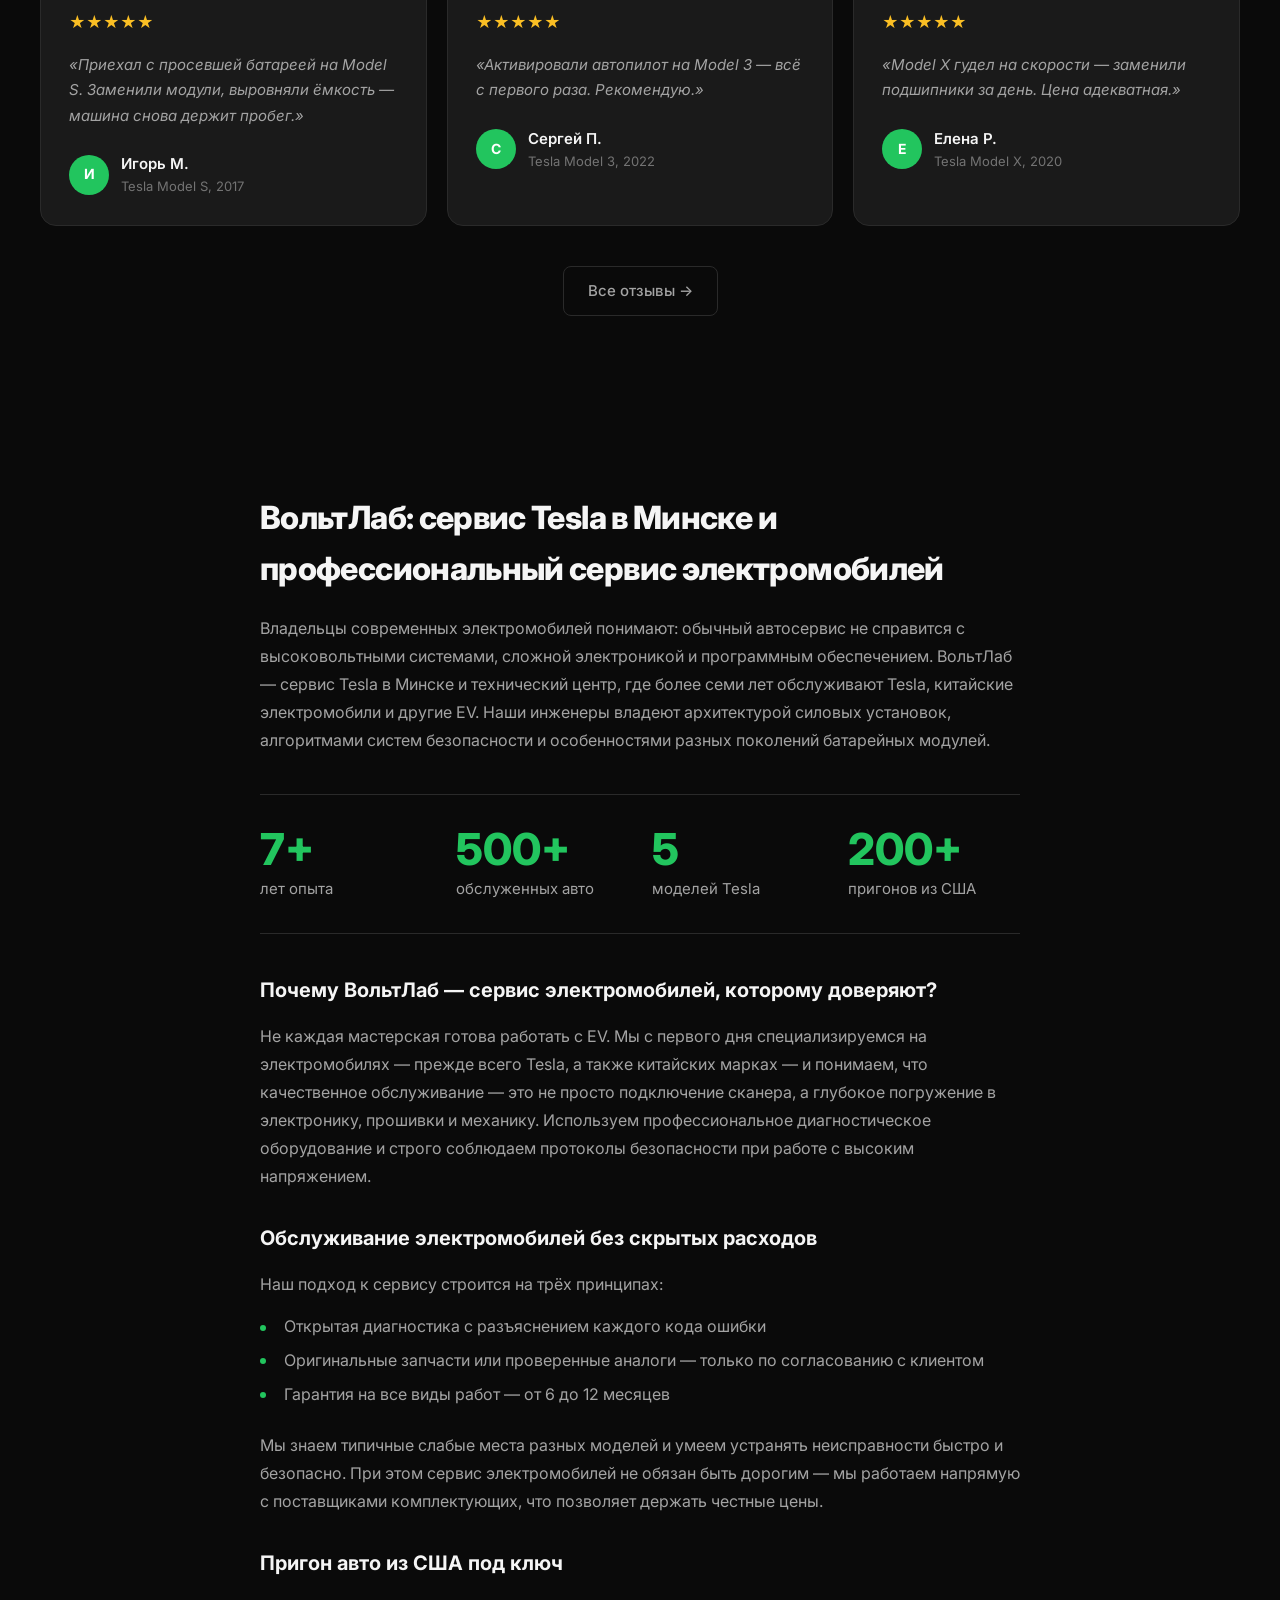
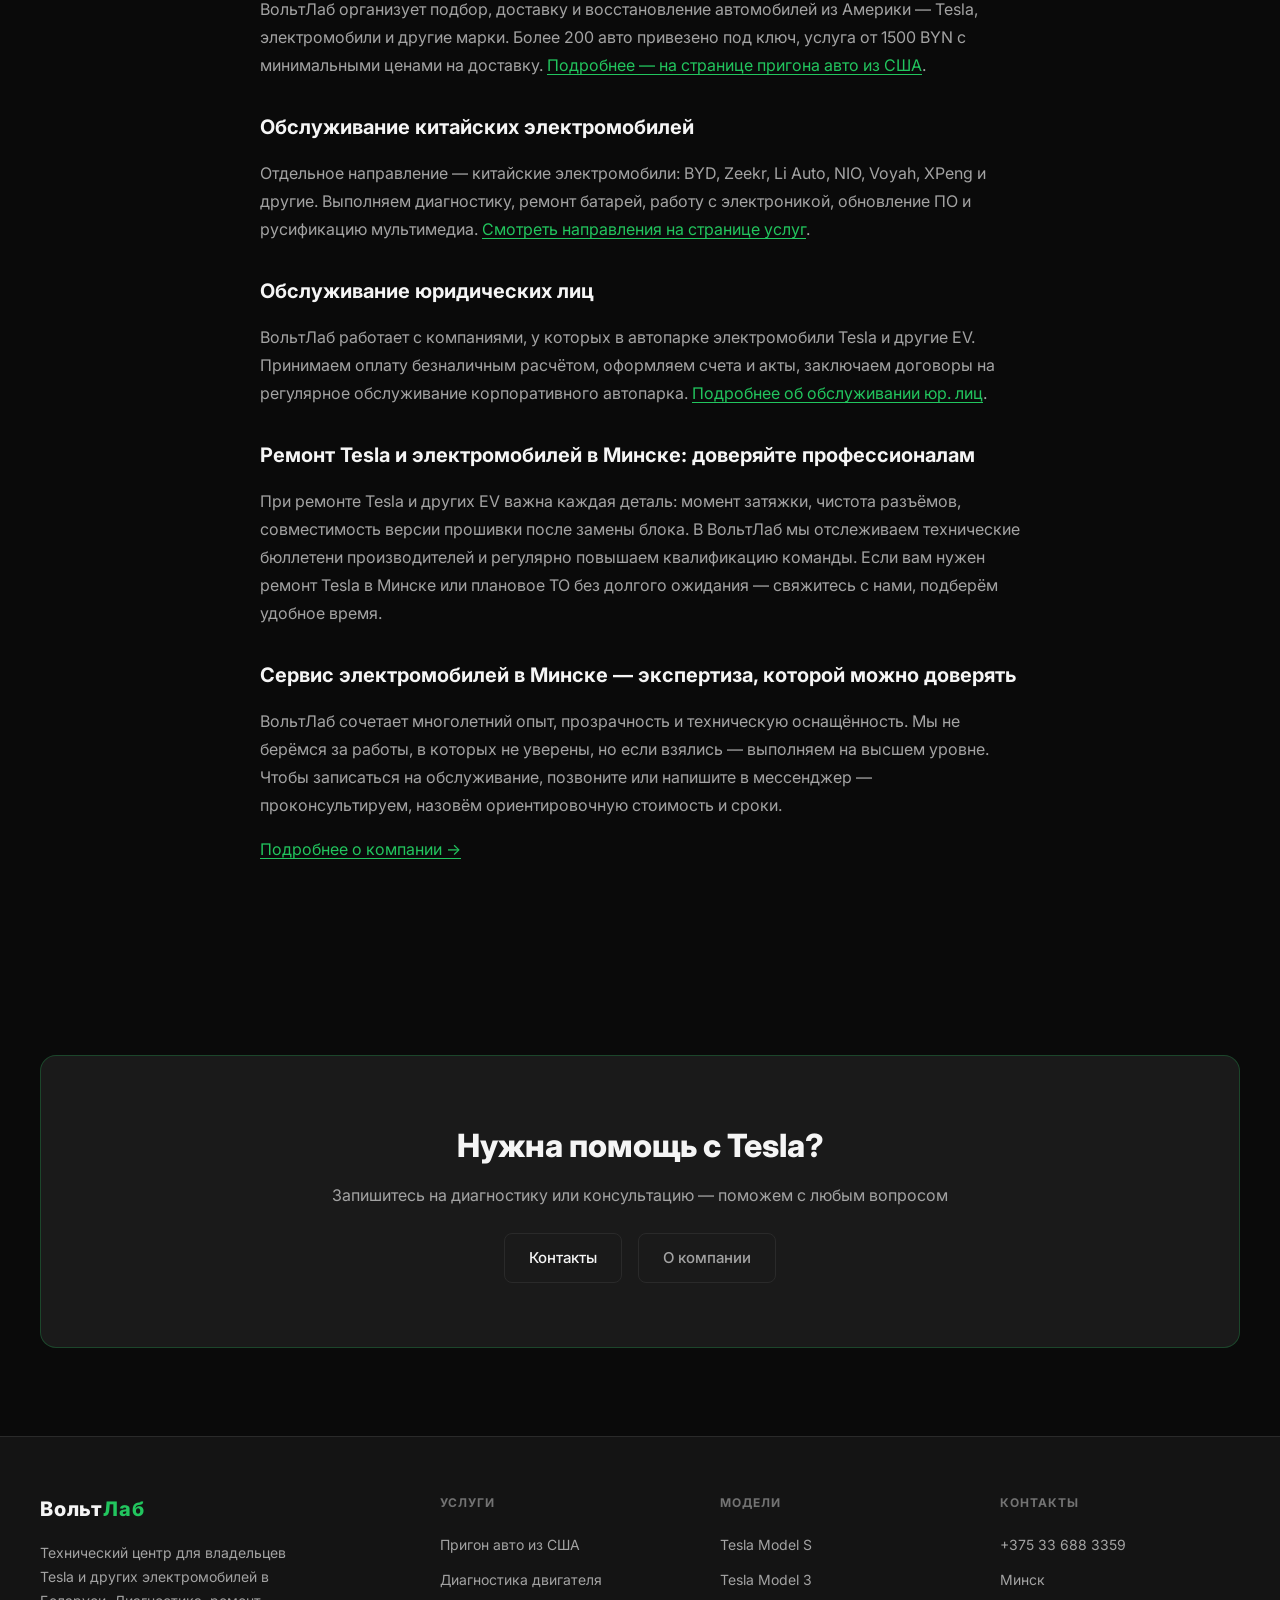
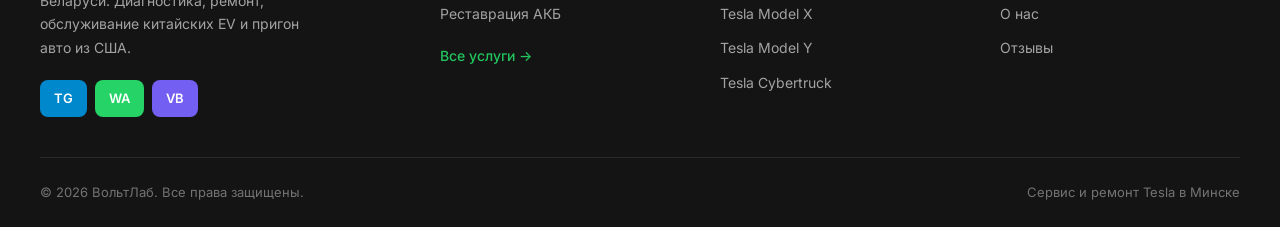
==== commit c1b67238: "feat / update seo 1" ====
--- a/index.html
+++ b/index.html
@@ -3,20 +3,23 @@
 <head>
   <meta charset="UTF-8">
   <meta name="viewport" content="width=device-width, initial-scale=1.0">
-  <title>ВольтЛаб — Сервис и ремонт Tesla в Минске</title>
-  <meta name="description" content="ВольтЛаб — сервис электромобилей в Беларуси: Tesla, китайские EV, диагностика, ремонт, пригон авто из США. Минск.">
-  <meta name="keywords" content="ремонт Tesla, сервис Tesla Минск, ВольтЛаб, пригон авто из США, обслуживание Tesla">
-  <link rel="canonical" href="https://voltlab.by/">
+  <title>Сервис и ремонт Tesla в Минске — ВольтЛаб</title>
+  <meta name="description" content="Сервис Tesla в Минске — ВольтЛаб: диагностика, ремонт, восстановление АКБ, обслуживание электромобилей и пригон авто из США.">
+  <meta name="keywords" content="сервис тесла минск, ремонт тесла минск, сервис Tesla Минск, ремонт Tesla Минск, ВольтЛаб, обслуживание Tesla, диагностика Tesla Минск">
+  <link rel="canonical" href="https://service-tesla.by/">
   <link rel="icon" type="image/x-icon" href="favicon.ico">
-  <meta property="og:title" content="ВольтЛаб — Сервис и ремонт Tesla в Минске">
-  <meta property="og:description" content="Обслуживание Tesla, китайских электромобилей и пригон авто из США в Минске.">
+  <meta property="og:type" content="website">
+  <meta property="og:url" content="https://service-tesla.by/">
+  <meta property="og:title" content="Сервис и ремонт Tesla в Минске — ВольтЛаб">
+  <meta property="og:description" content="Сервис Tesla в Минске: диагностика, ремонт, АКБ, китайские EV и пригон авто из США. ВольтЛаб.">
+  <meta property="og:locale" content="ru_BY">
   <meta property="og:site_name" content="ВольтЛаб">
   <link rel="preconnect" href="https://fonts.googleapis.com">
   <link rel="preconnect" href="https://fonts.gstatic.com" crossorigin>
   <link href="https://fonts.googleapis.com/css2?family=Inter:wght@400;500;600;700;800;900&display=swap" rel="stylesheet">
   <link rel="stylesheet" href="css/styles.css">
   <script type="application/ld+json">
-  {"@context":"https://schema.org","@type":"AutoRepair","name":"ВольтЛаб","url":"https://voltlab.by","telephone":"+375336883359","address":{"@type":"PostalAddress","addressLocality":"Минск","addressCountry":"BY"}}
+  {"@context":"https://schema.org","@type":"AutoRepair","name":"ВольтЛаб","alternateName":"Сервис Tesla Минск","url":"https://service-tesla.by","telephone":"+375336883359","description":"Сервис и ремонт Tesla в Минске","areaServed":"Минск","address":{"@type":"PostalAddress","addressLocality":"Минск","addressCountry":"BY"}}
   </script>
 </head>
 <body>
@@ -31,7 +34,6 @@
           <a href="index.html" role="menuitem">Главная</a>
           <a href="services.html" role="menuitem">Услуги</a>
           <a href="import.html" role="menuitem">Пригон авто из США</a>
-          <a href="b2b.html" role="menuitem">Обслуживание юр. лиц</a>
         </div>
         </div>
         <div class="nav-dropdown">
@@ -86,7 +88,7 @@
     <section class="hero" aria-labelledby="hero-title">
       <div class="container hero-content">
         <span class="badge">Техцентр электромобилей в Беларуси</span>
-        <h1 id="hero-title">Экспертное обслуживание и техническая поддержка</h1>
+        <h1 id="hero-title">Сервис и ремонт Tesla в Минске</h1>
         <p class="accent-title" aria-hidden="true">Tesla &amp; EV</p>
         <p class="hero-desc">Комплексная диагностика, ремонт силовых агрегатов, восстановление аккумуляторных блоков, обновление прошивки и калибровка систем. Обслуживаем Tesla, китайские электромобили и помогаем с пригоном авто из США.</p>
         <a href="services.html" class="btn btn-outline">Смотреть услуги</a>
@@ -219,8 +221,8 @@
 
     <section class="section" aria-labelledby="about-info-title">
       <div class="container seo-content">
-        <h2 id="about-info-title">ВольтЛаб: профессиональный сервис электромобилей в Минске</h2>
-        <p>Владельцы современных электромобилей понимают: обычный автосервис не справится с высоковольтными системами, сложной электроникой и программным обеспечением. ВольтЛаб — технический центр, где более семи лет обслуживают Tesla, китайские электромобили и другие EV. Наши инженеры владеют архитектурой силовых установок, алгоритмами систем безопасности и особенностями разных поколений батарейных модулей.</p>
+        <h2 id="about-info-title">ВольтЛаб: сервис Tesla в Минске и профессиональный сервис электромобилей</h2>
+        <p>Владельцы современных электромобилей понимают: обычный автосервис не справится с высоковольтными системами, сложной электроникой и программным обеспечением. ВольтЛаб — сервис Tesla в Минске и технический центр, где более семи лет обслуживают Tesla, китайские электромобили и другие EV. Наши инженеры владеют архитектурой силовых установок, алгоритмами систем безопасности и особенностями разных поколений батарейных модулей.</p>
 
         <div class="page-stats" role="list">
           <div role="listitem"><div class="stat-value">7+</div><div class="stat-label">лет опыта</div></div>
@@ -250,8 +252,8 @@
         <h3>Обслуживание юридических лиц</h3>
         <p>ВольтЛаб работает с компаниями, у которых в автопарке электромобили Tesla и другие EV. Принимаем оплату безналичным расчётом, оформляем счета и акты, заключаем договоры на регулярное обслуживание корпоративного автопарка. <a href="b2b.html">Подробнее об обслуживании юр. лиц</a>.</p>
 
-        <h3>Ремонт электромобилей в Минске: доверяйте профессионалам</h3>
-        <p>При ремонте EV важна каждая деталь: момент затяжки, чистота разъёмов, совместимость версии прошивки после замены блока. В ВольтЛаб мы отслеживаем технические бюллетени производителей и регулярно повышаем квалификацию команды. Если вам нужно плановое ТО без долгого ожидания — свяжитесь с нами, подберём удобное время.</p>
+        <h3>Ремонт Tesla и электромобилей в Минске: доверяйте профессионалам</h3>
+        <p>При ремонте Tesla и других EV важна каждая деталь: момент затяжки, чистота разъёмов, совместимость версии прошивки после замены блока. В ВольтЛаб мы отслеживаем технические бюллетени производителей и регулярно повышаем квалификацию команды. Если вам нужен ремонт Tesla в Минске или плановое ТО без долгого ожидания — свяжитесь с нами, подберём удобное время.</p>
 
         <h3>Сервис электромобилей в Минске — экспертиза, которой можно доверять</h3>
         <p>ВольтЛаб сочетает многолетний опыт, прозрачность и техническую оснащённость. Мы не берёмся за работы, в которых не уверены, но если взялись — выполняем на высшем уровне. Чтобы записаться на обслуживание, позвоните или напишите в мессенджер — проконсультируем, назовём ориентировочную стоимость и сроки.</p>
@@ -281,9 +283,9 @@
           <a href="index.html" class="logo">Вольт<span>Лаб</span></a>
           <p>Технический центр для владельцев Tesla и других электромобилей в Беларуси. Диагностика, ремонт, обслуживание китайских EV и пригон авто из США.</p>
           <div class="footer-socials">
-            <a href="https://t.me/" class="social-btn social-btn--tg" target="_blank" rel="noopener noreferrer">TG</a>
-            <a href="https://wa.me/" class="social-btn social-btn--wa" target="_blank" rel="noopener noreferrer">WA</a>
-            <a href="viber://chat" class="social-btn social-btn--vb" target="_blank" rel="noopener noreferrer">VB</a>
+            <a href="https://t.me/+375336883359" class="social-btn social-btn--tg" target="_blank" rel="noopener noreferrer">TG</a>
+            <a href="https://wa.me/375336883359" class="social-btn social-btn--wa" target="_blank" rel="noopener noreferrer">WA</a>
+            <a href="viber://chat/?number=%2B375336883359" class="social-btn social-btn--vb">VB</a>
           </div>
         </div>
         <div class="footer-col">
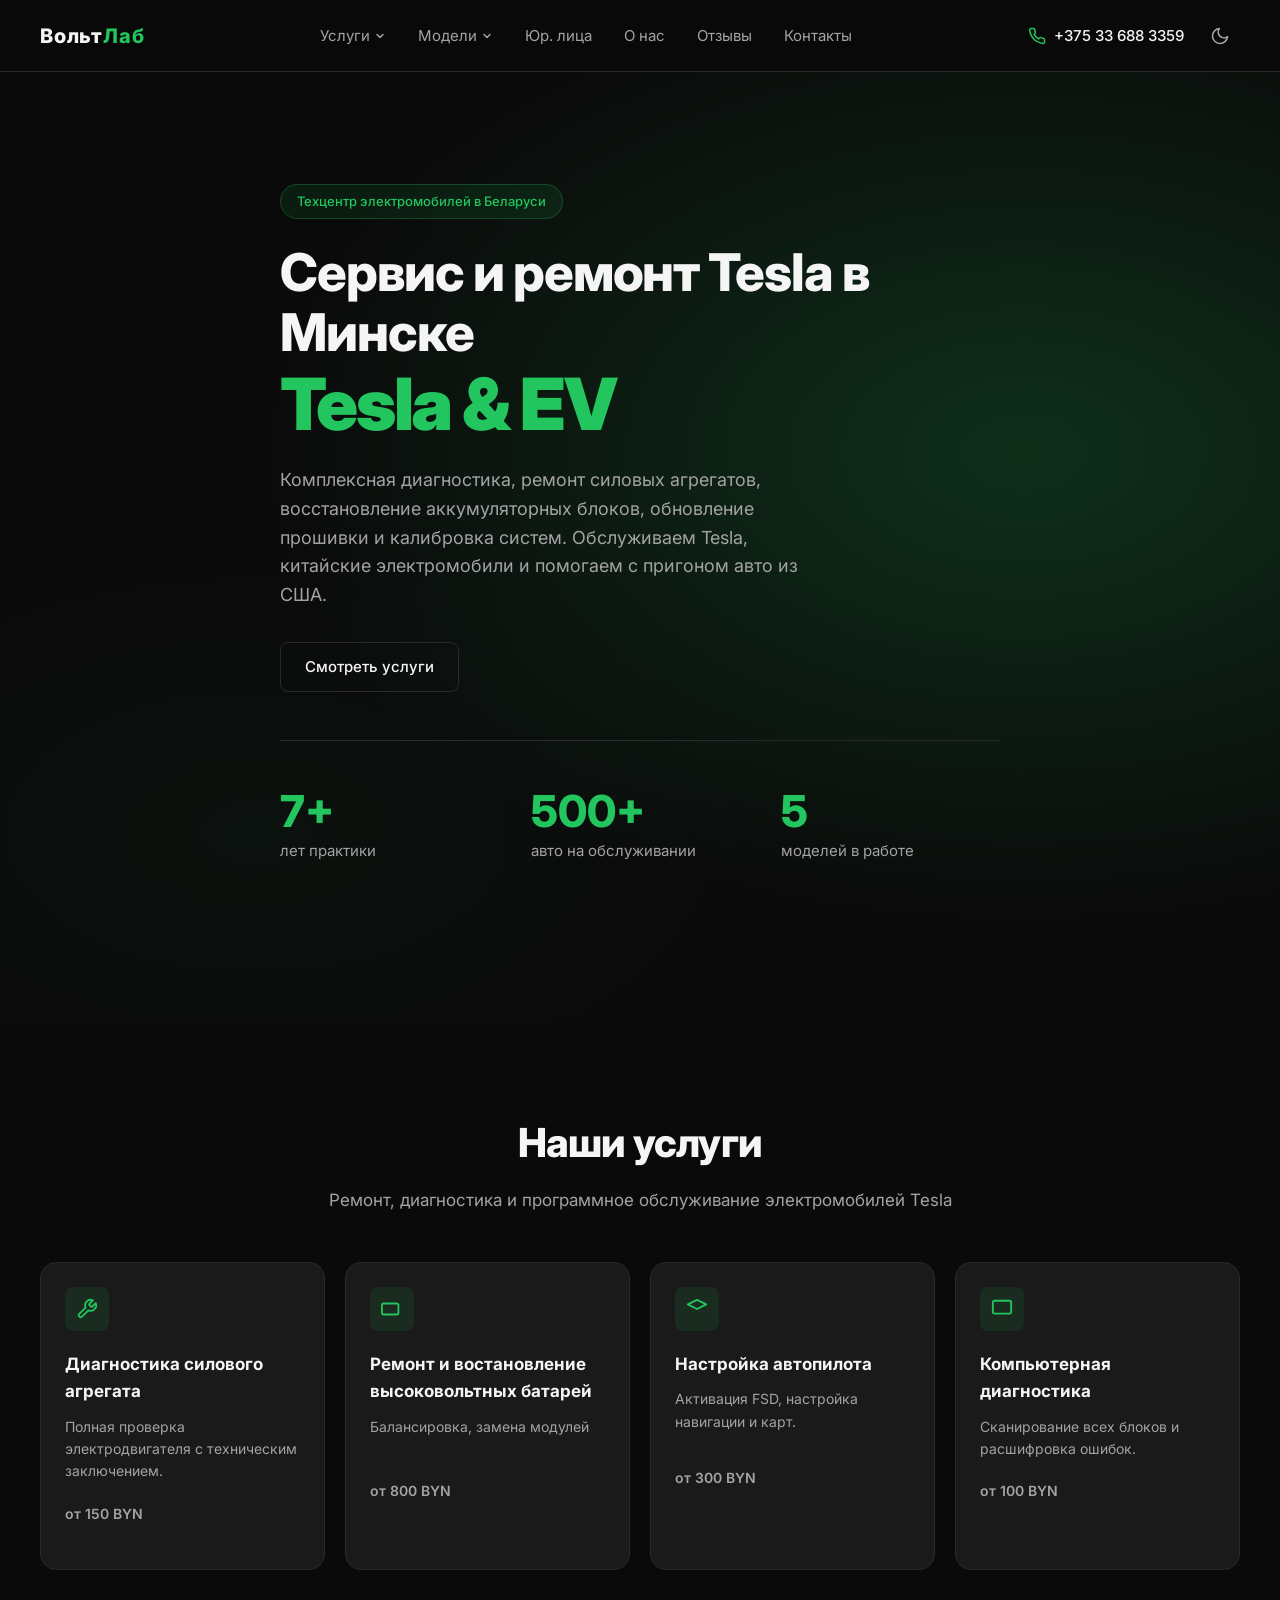
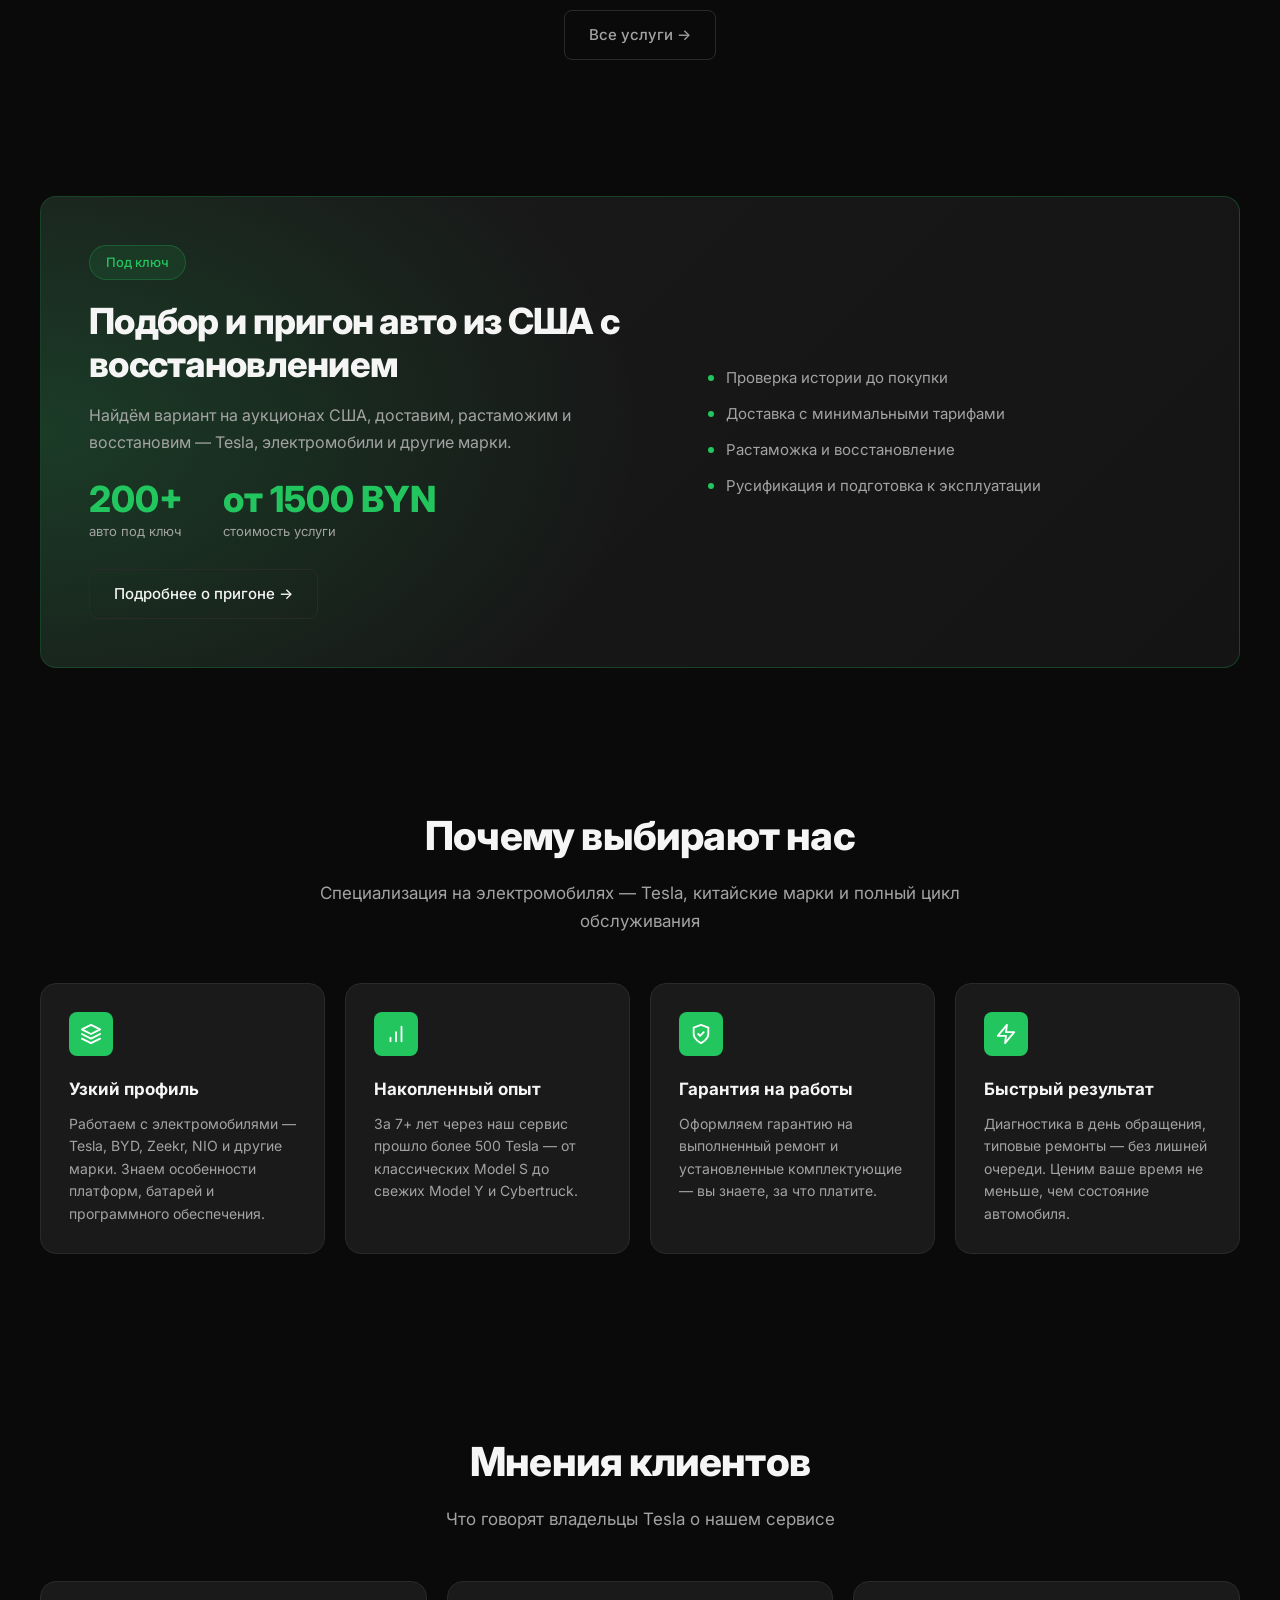
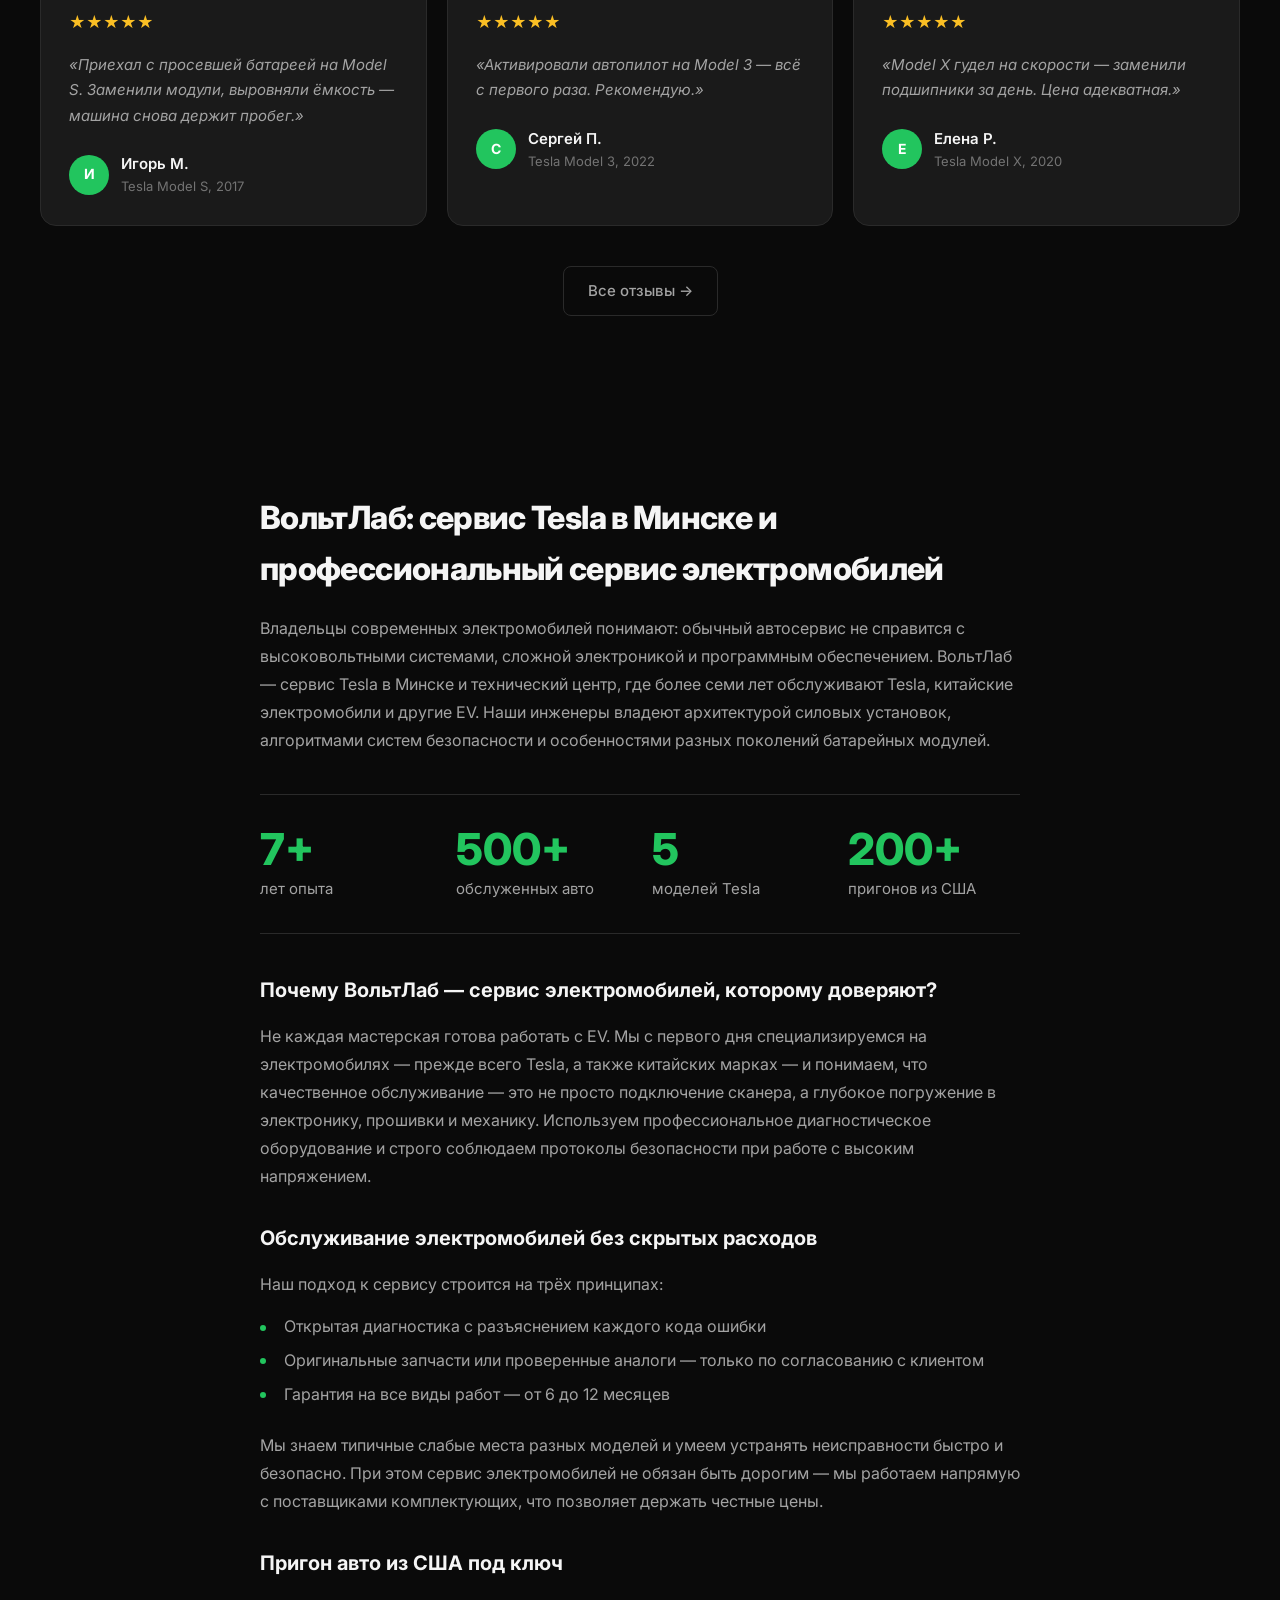
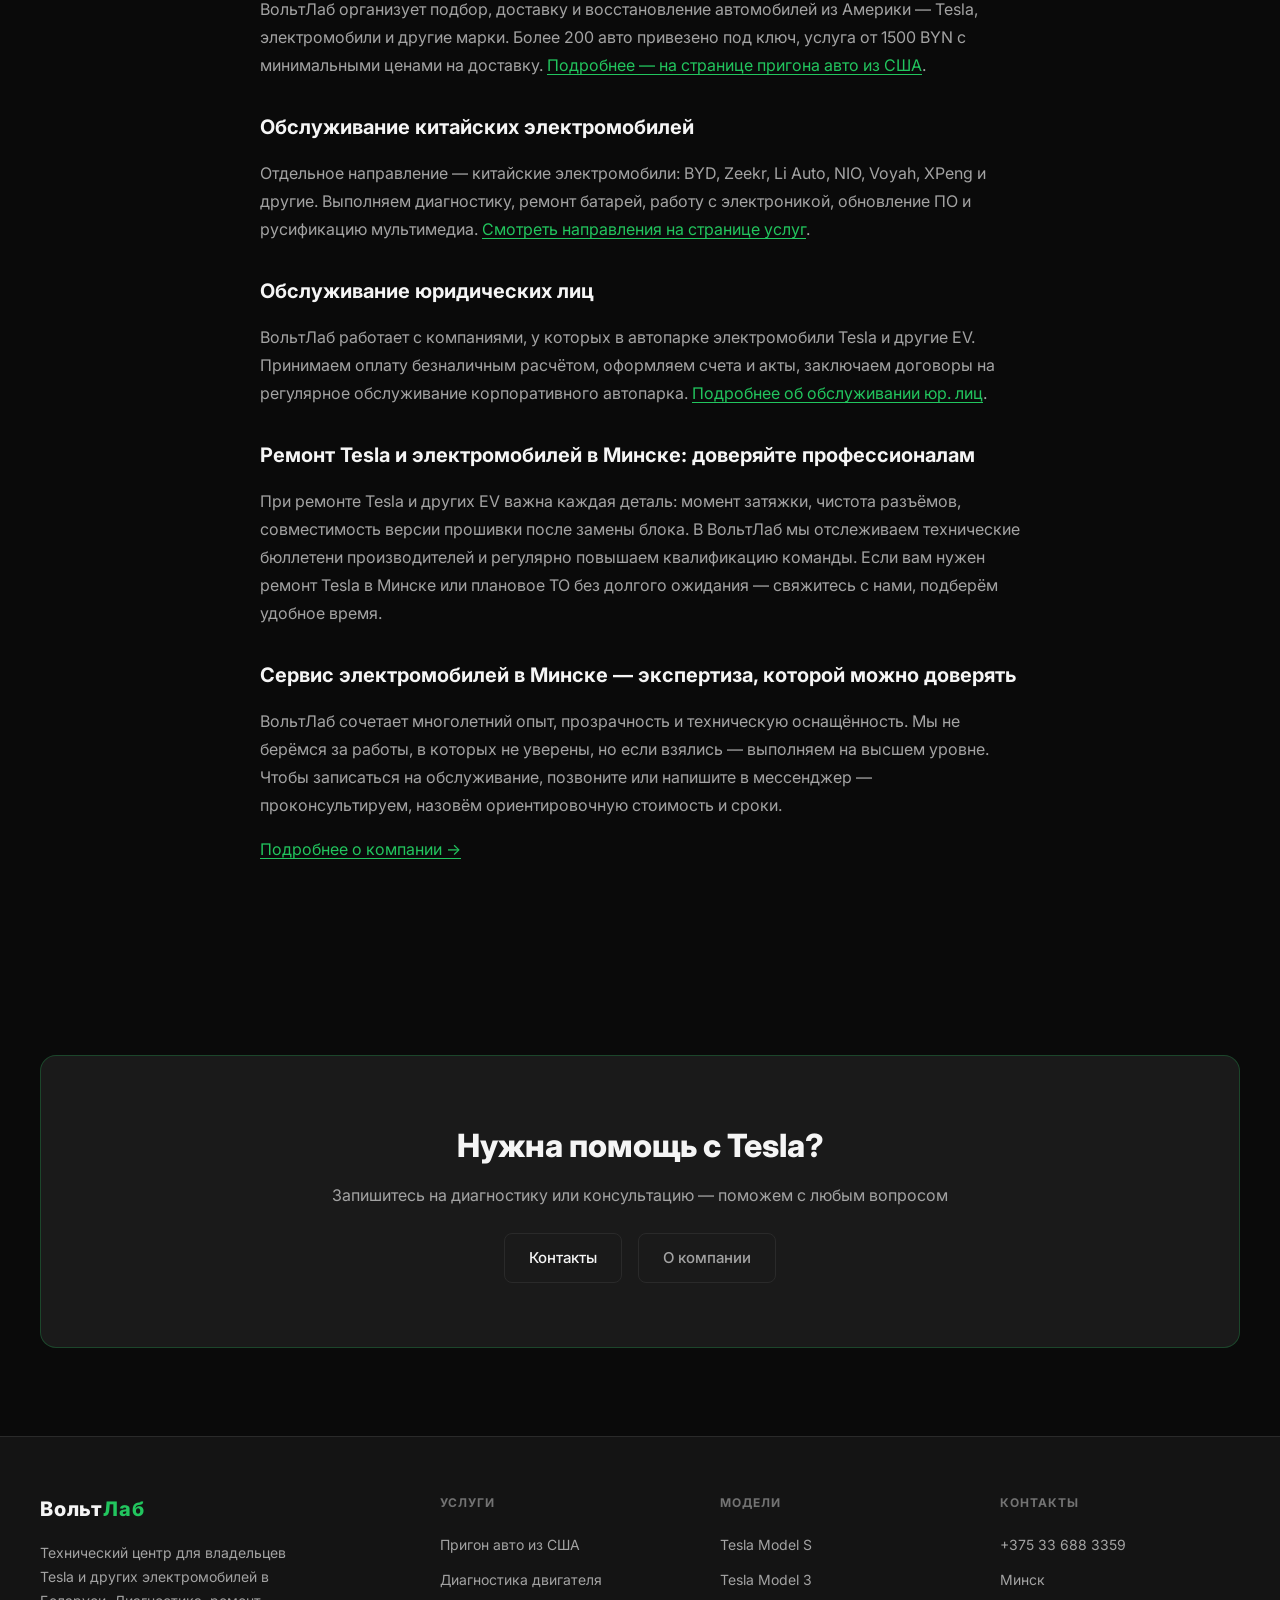
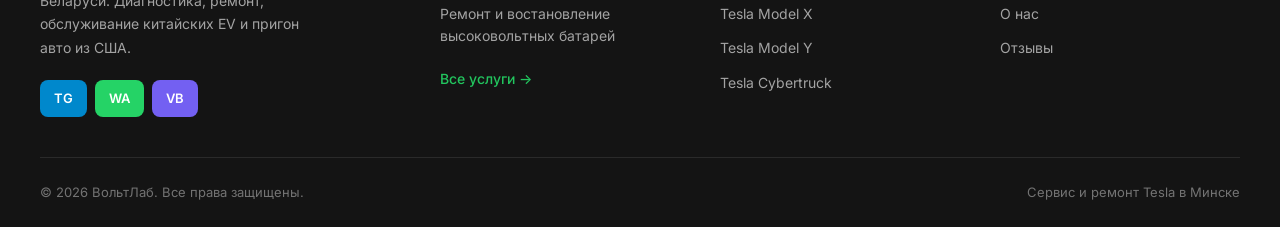
==== commit 79eb6346: "feat / update  text" ====
--- a/index.html
+++ b/index.html
@@ -115,8 +115,8 @@
           </article>
           <article class="service-card">
             <div class="service-icon" aria-hidden="true"><svg width="22" height="22" viewBox="0 0 24 24" fill="none"><rect x="1" y="6" width="18" height="12" rx="2" stroke="currentColor" stroke-width="2"/></svg></div>
-            <h3>Реставрация аккумулятора</h3>
-            <p>Замена модулей, балансировка ёмкости, восстановление АКБ.</p>
+            <h3>Ремонт и востановление высоковольтных батарей</h3>
+            <p>Балансировка, замена модулей</p>
             <p class="service-price">от 800 BYN</p>
           </article>
           <article class="service-card">
@@ -292,7 +292,7 @@
           <h4>Услуги</h4>
           <a href="import.html">Пригон авто из США</a>
           <a href="services.html">Диагностика двигателя</a>
-          <a href="services.html">Реставрация АКБ</a>
+          <a href="services.html">Ремонт и востановление высоковольтных батарей</a>
           <a href="services.html" class="all-link">Все услуги →</a>
         </div>
         <div class="footer-col">
